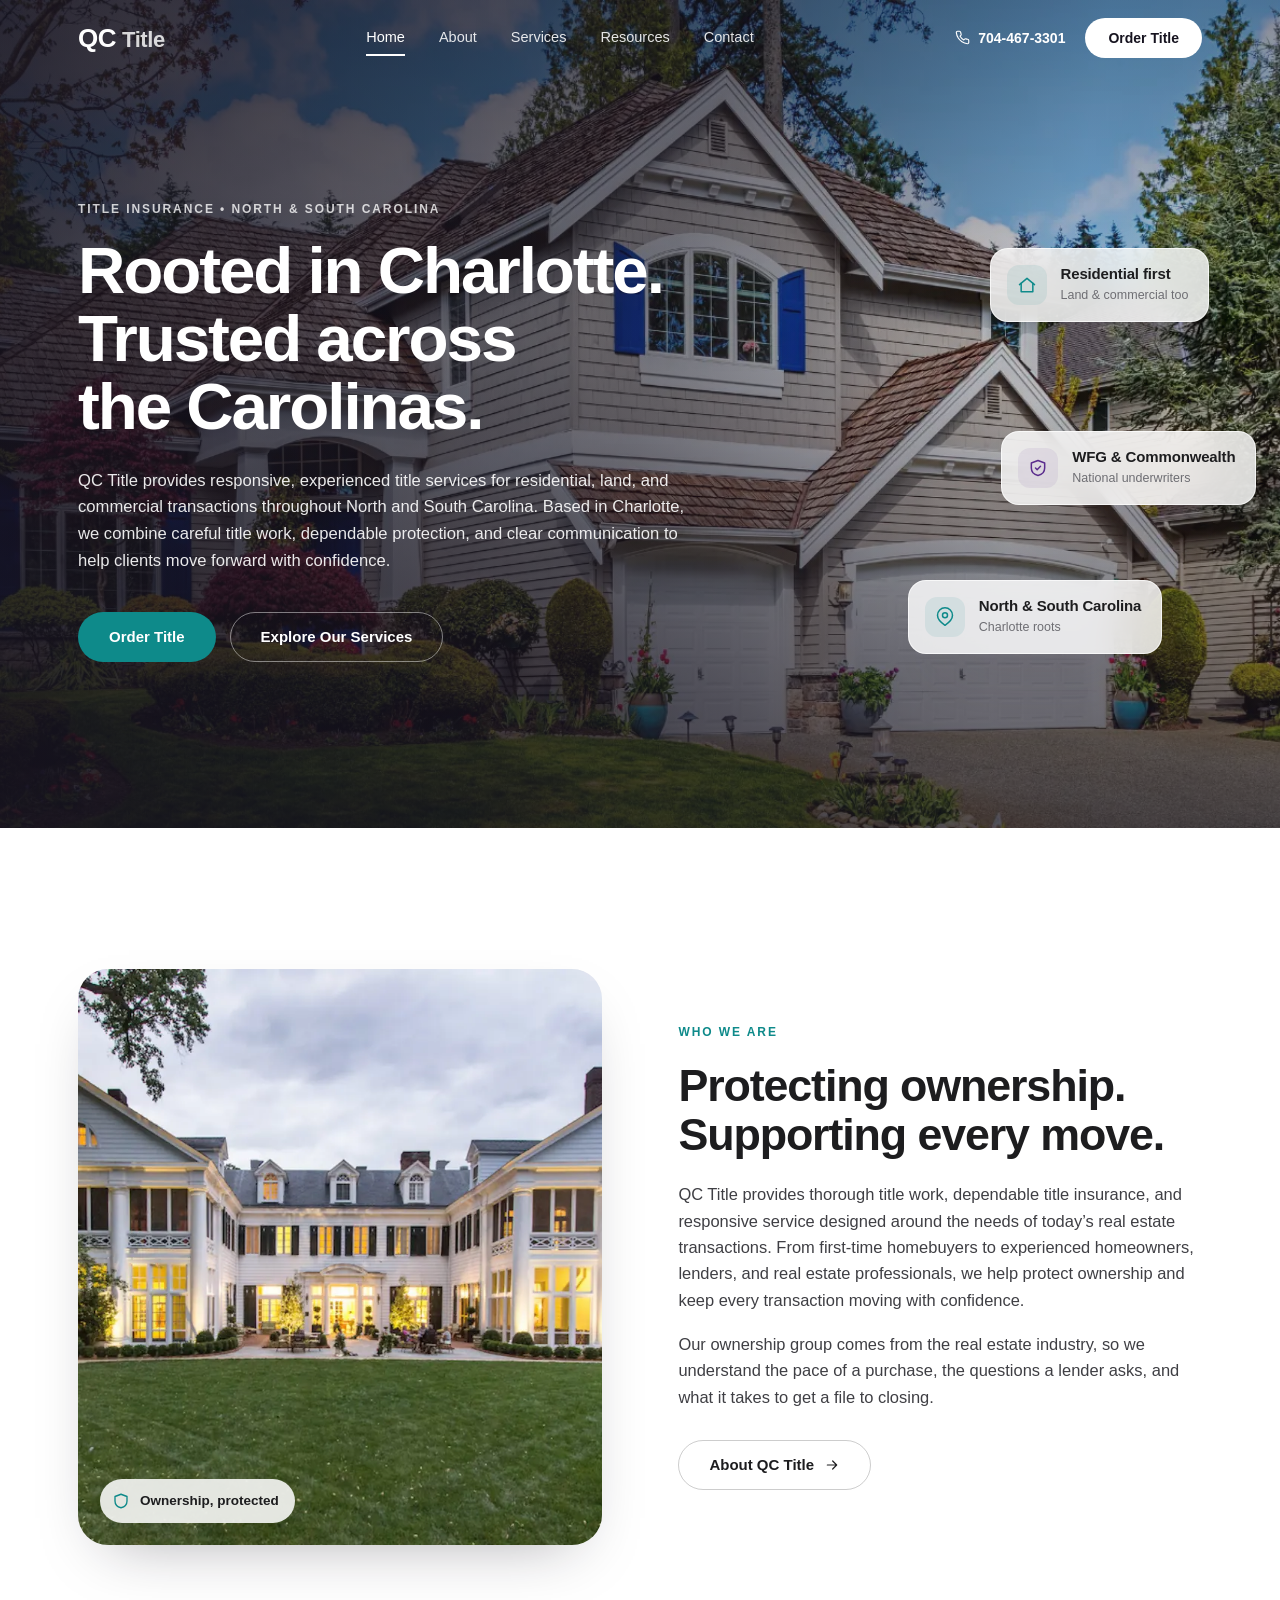
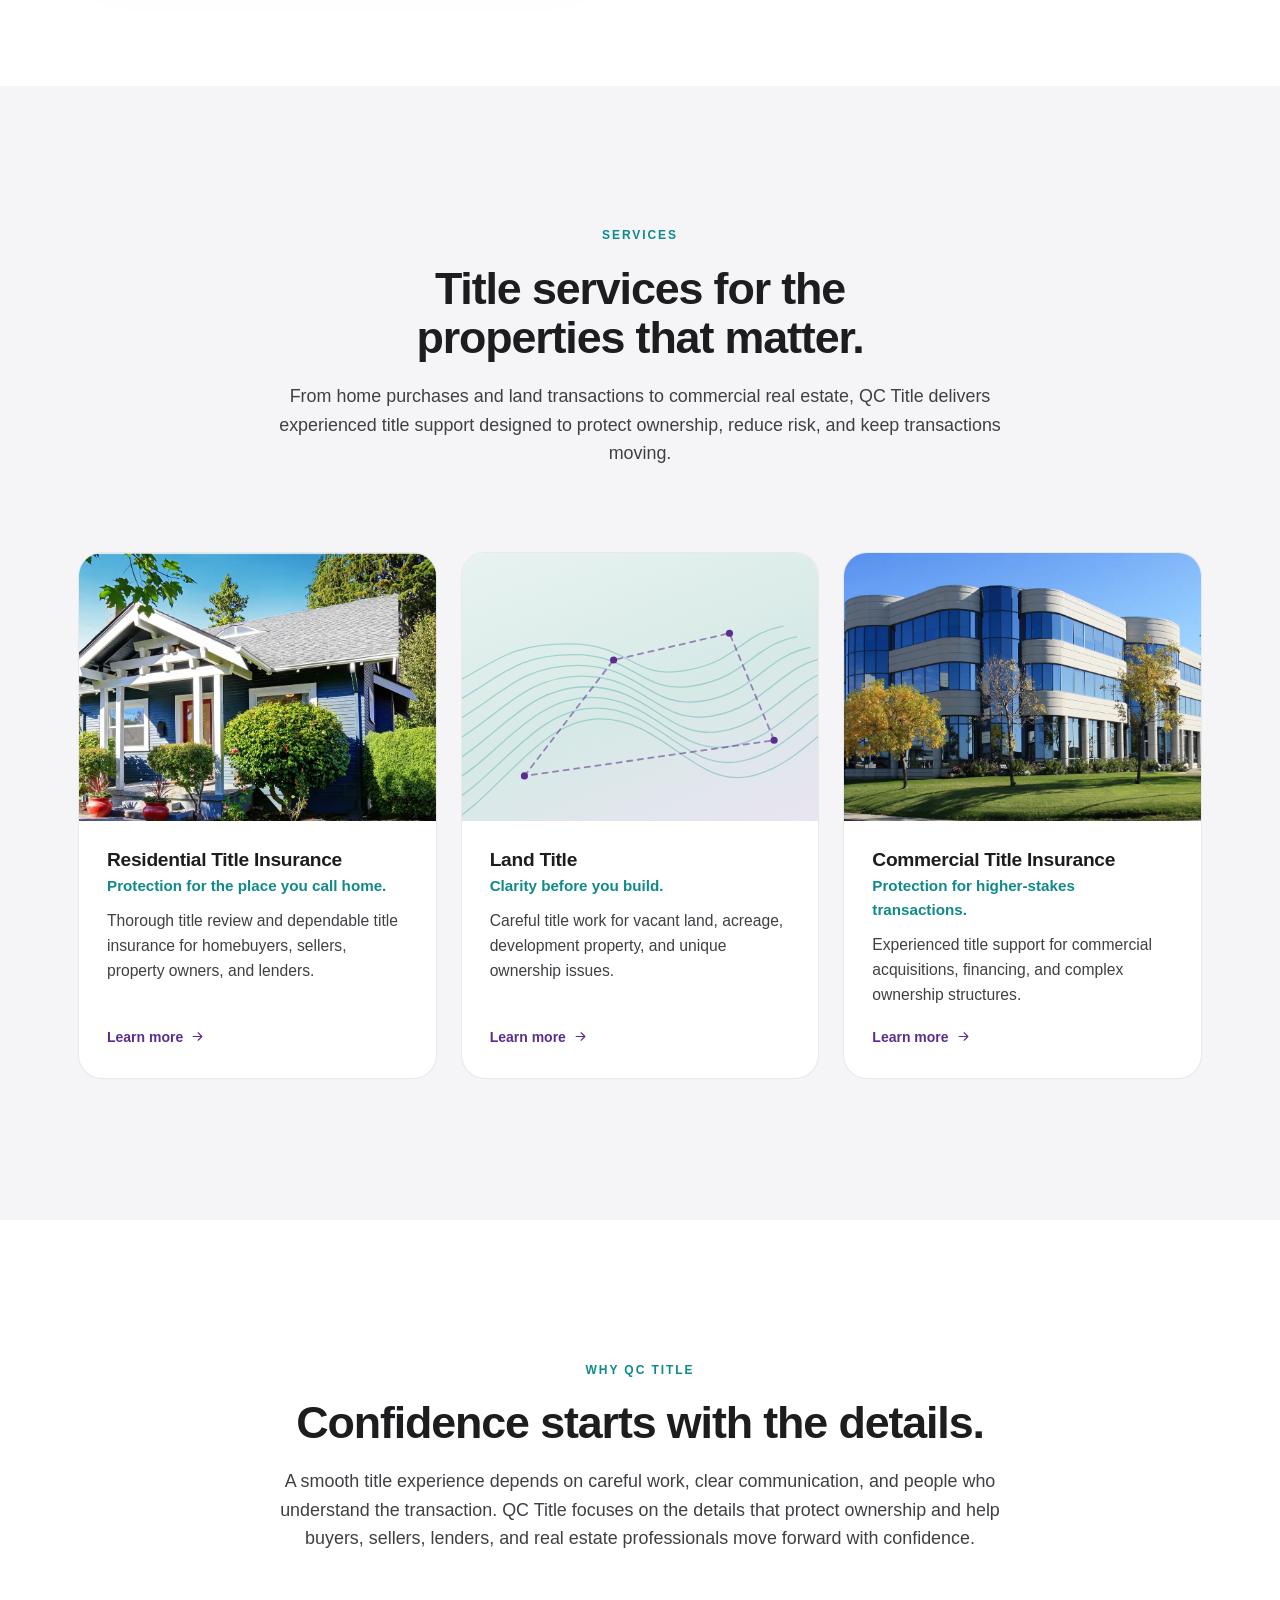
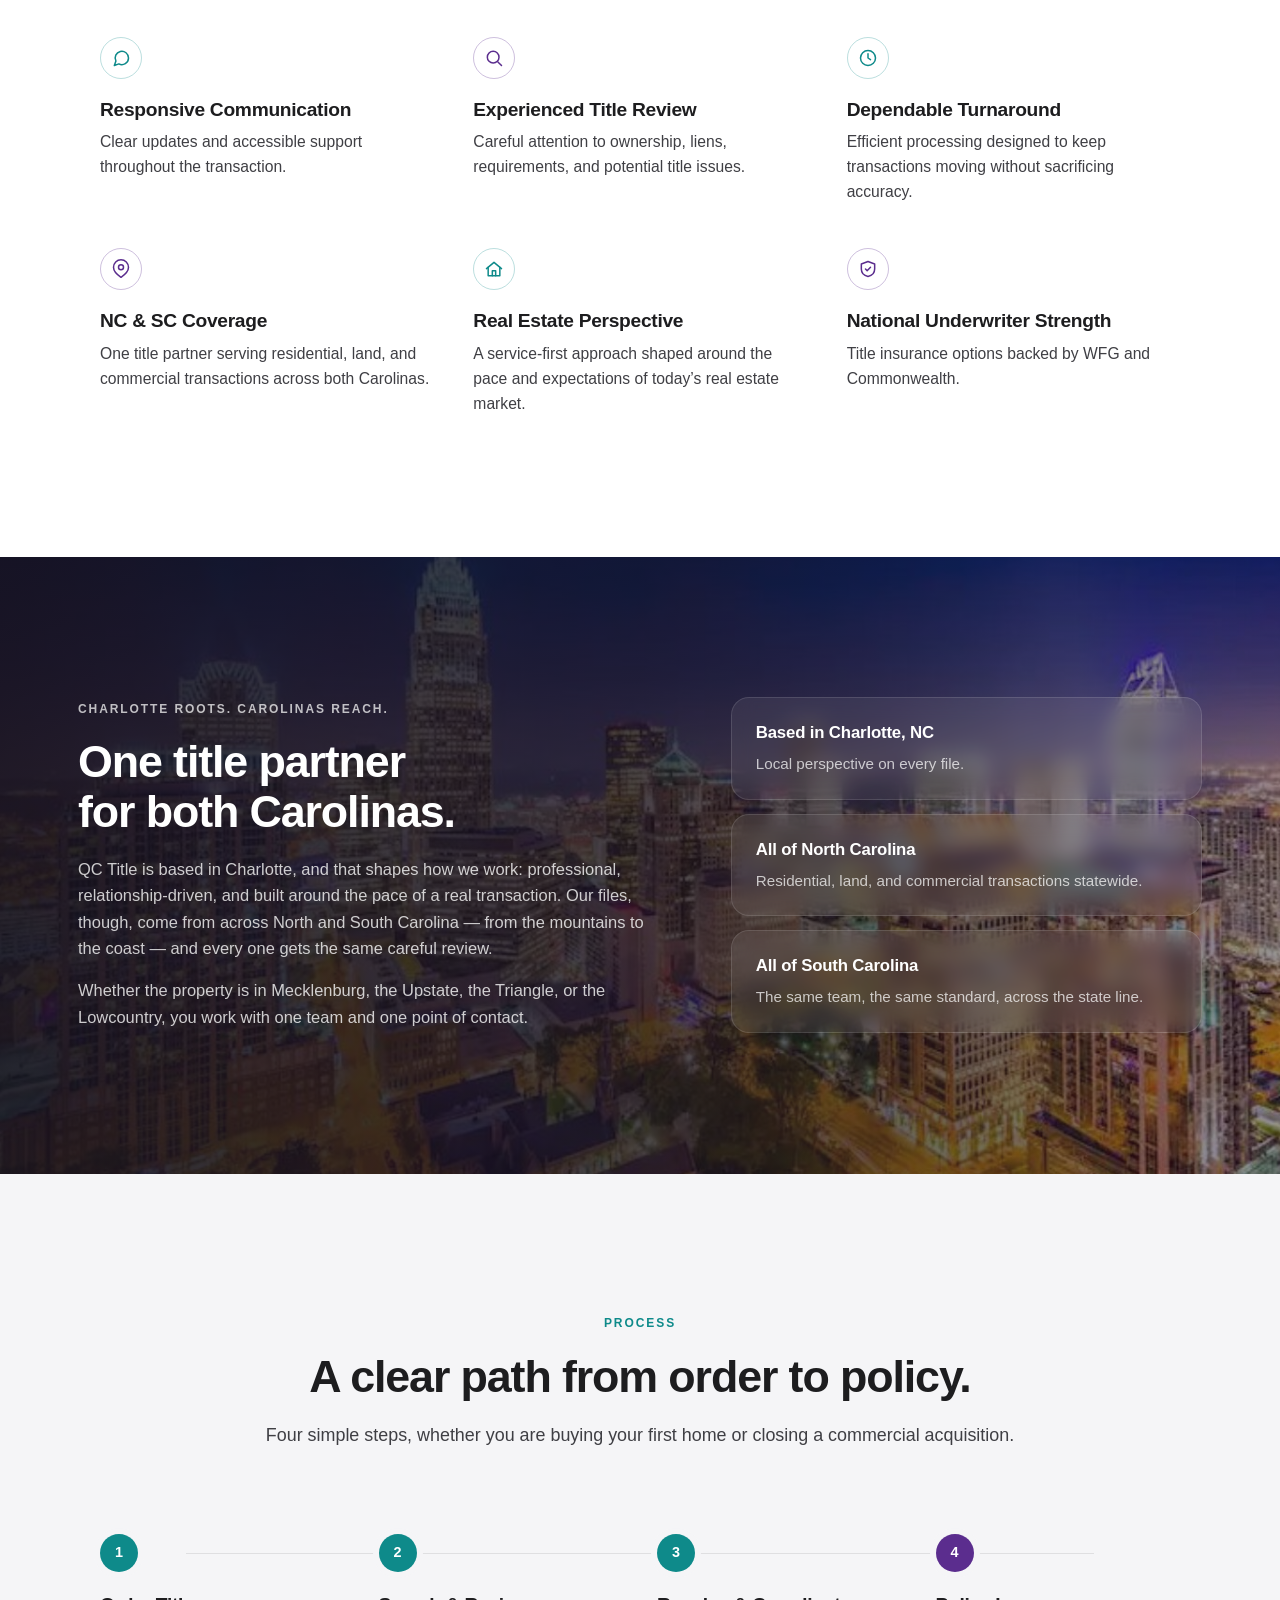
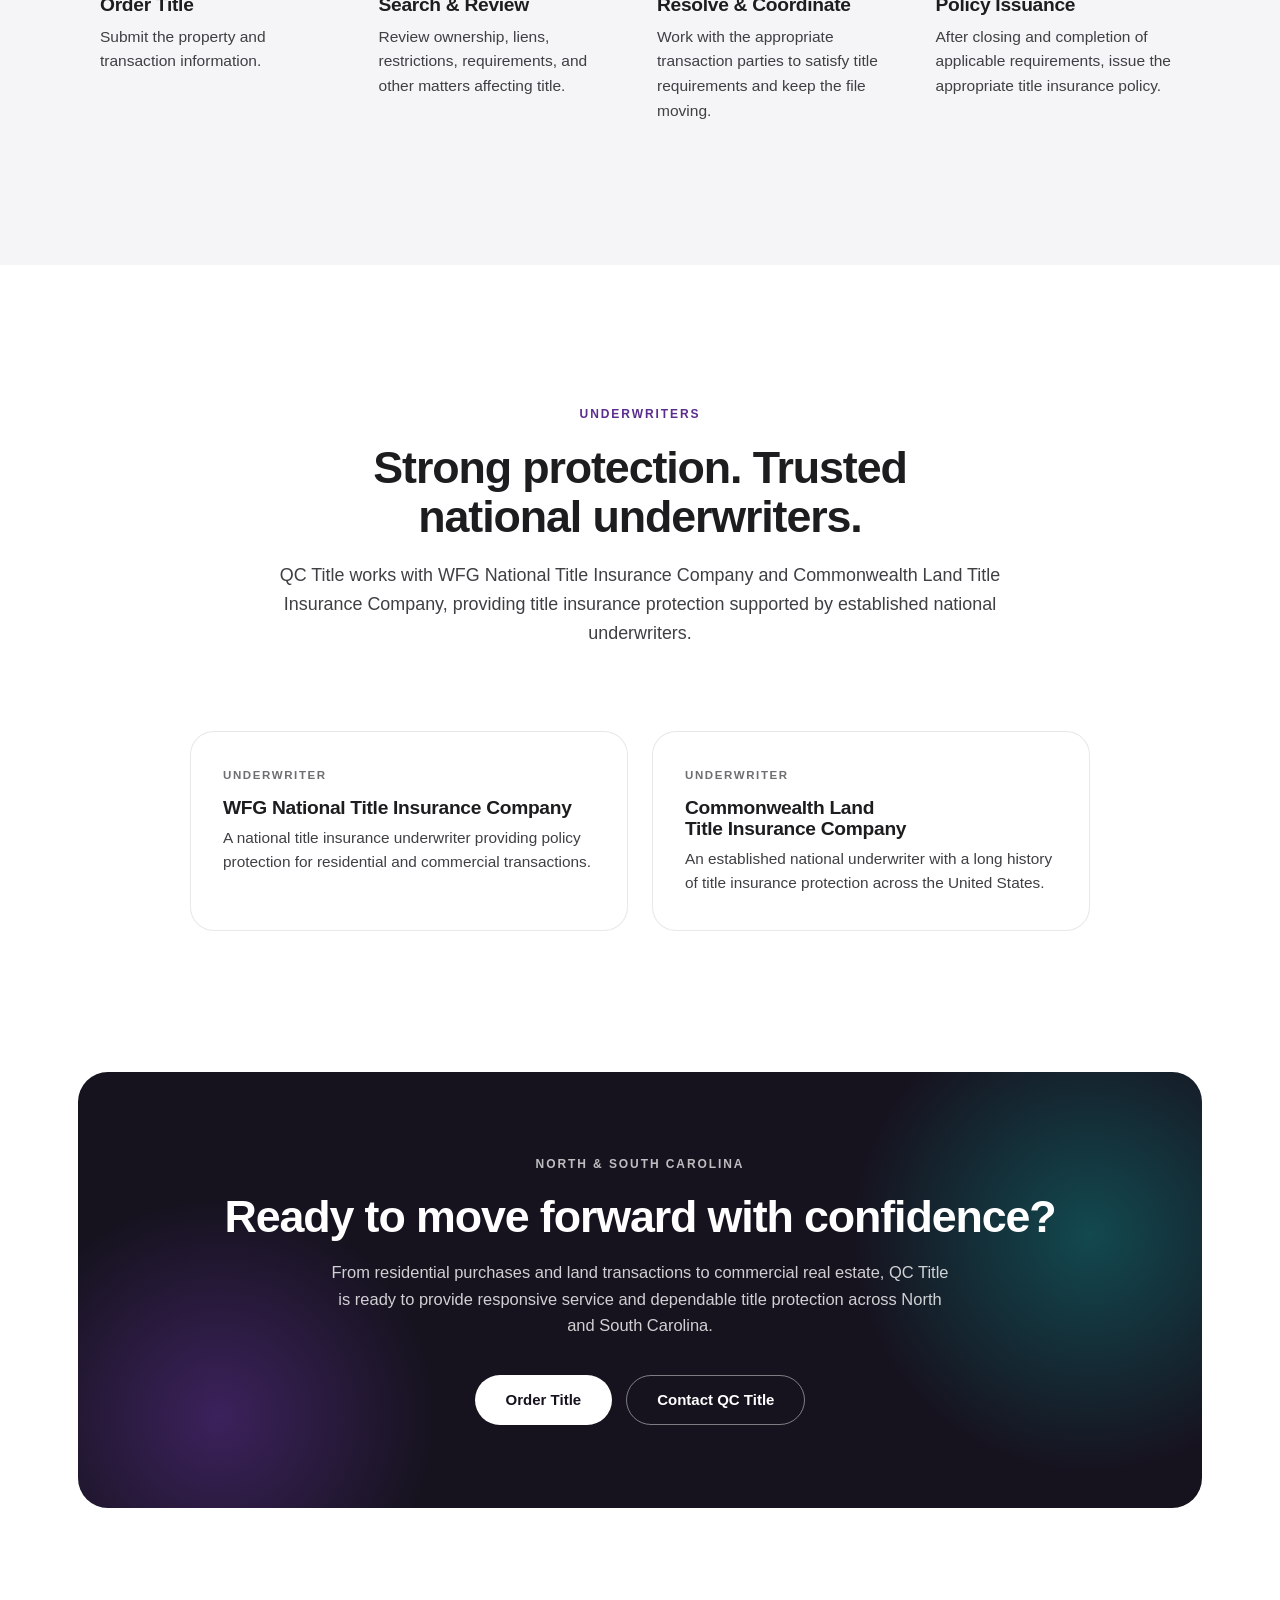
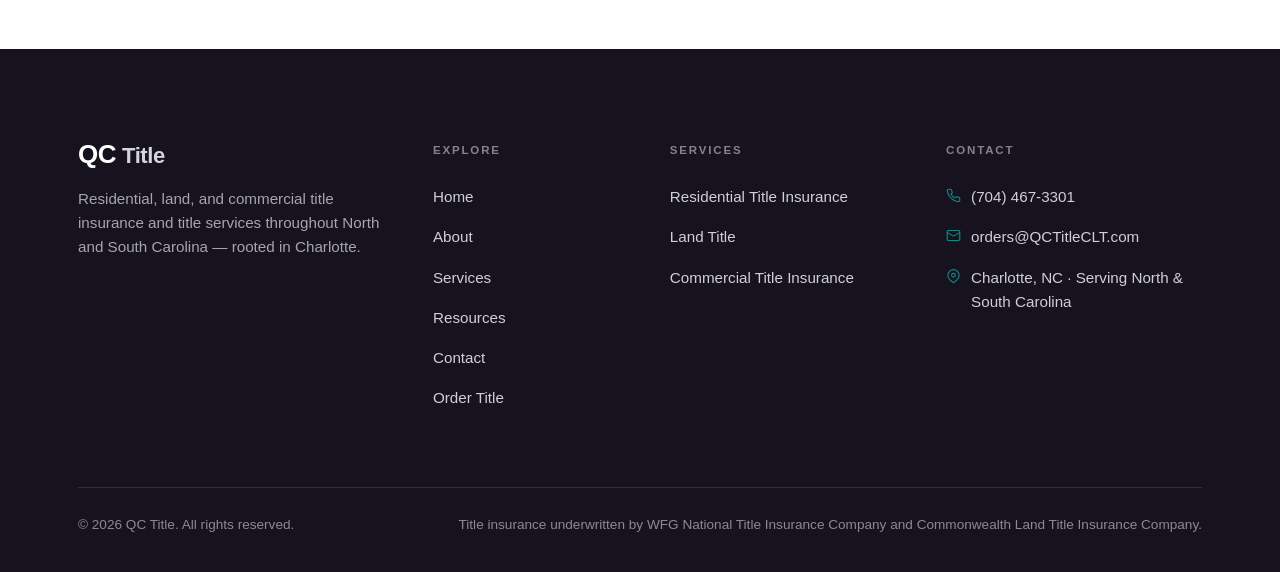
==== index.html @ 8c4bccca "QC Title site — initial build from the Sept 2026 spec Home, About, Services (residential / land / co" ====
<!DOCTYPE html>
<html lang="en">
<head>
<meta charset="UTF-8" />
<meta name="viewport" content="width=device-width, initial-scale=1.0" />
<title>QC Title | Title Insurance in North &amp; South Carolina</title>
<meta name="description" content="QC Title provides residential, land, and commercial title insurance and title services throughout North and South Carolina, with responsive service rooted in Charlotte." />
<link rel="canonical" href="https://www.qctitleclt.com/" />
<meta name="theme-color" content="#0E8A8A" />
<meta property="og:type" content="website" />
<meta property="og:site_name" content="QC Title" />
<meta property="og:title" content="QC Title | Title Insurance in North &amp; South Carolina" />
<meta property="og:description" content="QC Title provides residential, land, and commercial title insurance and title services throughout North and South Carolina, with responsive service rooted in Charlotte." />
<meta property="og:url" content="https://www.qctitleclt.com/" />
<meta property="og:image" content="https://www.qctitleclt.com/assets/img/og-image.jpg" />
<meta name="twitter:card" content="summary_large_image" />
<link rel="icon" href="assets/img/favicon.ico" sizes="any" />
<link rel="icon" type="image/png" href="assets/img/icon-32.png" sizes="32x32" />
<link rel="apple-touch-icon" href="assets/img/icon-180.png" />
<link rel="stylesheet" href="assets/css/style.css" />
</head>
<body>

<a class="skip-link" href="#main">Skip to content</a>
<header class="nav">
  <div class="nav__inner">
    <a href="index.html" class="nav__logo" aria-label="QC Title — home"><span class="wm" aria-hidden="true"><span class="wm__q">QC</span><span class="wm__t">Title</span></span></a>
    <nav class="nav__links" aria-label="Primary">
      <a href="index.html" class="active" aria-current="page">Home</a>
      <a href="about.html">About</a>
      <a href="services.html">Services</a>
      <a href="resources.html">Resources</a>
      <a href="contact.html">Contact</a>
    </nav>
    <div class="nav__cta">
      <a href="tel:7044673301" class="nav__phone"><svg viewBox="0 0 24 24" fill="none" stroke="currentColor" stroke-width="1.8" stroke-linecap="round" stroke-linejoin="round" aria-hidden="true"><path d="M22 16.92v3a2 2 0 0 1-2.18 2 19.79 19.79 0 0 1-8.63-3.07 19.5 19.5 0 0 1-6-6 19.79 19.79 0 0 1-3.07-8.67A2 2 0 0 1 4.11 2h3a2 2 0 0 1 2 1.72 12.84 12.84 0 0 0 .7 2.81 2 2 0 0 1-.45 2.11L8.09 9.91a16 16 0 0 0 6 6l1.27-1.27a2 2 0 0 1 2.11-.45 12.84 12.84 0 0 0 2.81.7A2 2 0 0 1 22 16.92z"/></svg>704-467-3301</a>
      <a href="order.html" class="btn btn--primary btn--sm">Order Title</a>
      <button class="nav__burger" aria-label="Open menu" aria-expanded="false"><span></span><span></span><span></span></button>
    </div>
  </div>
</header>

<div class="mobile-menu">
  <a href="index.html">Home</a>
  <a href="about.html">About</a>
  <a href="services.html">Services</a>
  <a href="resources.html">Resources</a>
  <a href="contact.html">Contact</a>
  <a href="tel:7044673301">Call 704-467-3301</a>
  <a href="order.html" class="btn btn--primary">Order Title</a>
</div>
<main id="main">
<!-- HERO -->
<section class="hero hero--home">
  <div class="hero__bg">
    <picture>
          <source srcset="assets/img/hero.webp" type="image/webp" />
          <img src="assets/img/hero.jpg" alt="Refined two-story home with blue shutters and a manicured front yard" width="1366" height="768" fetchpriority="high" />
        </picture>
  </div>
  <div class="wrap">
    <div class="hero__content">
      <span class="eyebrow">Title Insurance &bull; North &amp; South Carolina</span>
      <h1>Rooted in Charlotte. Trusted across the Carolinas.</h1>
      <p class="hero__sub">QC Title provides responsive, experienced title services for residential, land, and commercial transactions throughout North and South Carolina. Based in Charlotte, we combine careful title work, dependable protection, and clear communication to help clients move forward with confidence.</p>
      <div class="hero__actions">
        <a href="order.html" class="btn btn--primary">Order Title</a>
        <a href="services.html" class="btn btn--outline-light">Explore Our Services</a>
      </div>
    </div>
  </div>
  <div class="hero__floats" aria-hidden="true">
    <div class="float float--1">
      <span class="float__ico"><svg viewBox="0 0 24 24" fill="none" stroke="currentColor" stroke-width="1.8" stroke-linecap="round" stroke-linejoin="round"><path d="M3 11.5 12 4l9 7.5"/><path d="M5 10v10h14V10"/></svg></span>
      <span><span class="float__k">Residential first</span><span class="float__v">Land &amp; commercial too</span></span>
    </div>
    <div class="float float--2">
      <span class="float__ico float__ico--purple"><svg viewBox="0 0 24 24" fill="none" stroke="currentColor" stroke-width="1.8" stroke-linecap="round" stroke-linejoin="round"><path d="M12 3 4 6v6c0 5 3.5 8 8 9 4.5-1 8-4 8-9V6l-8-3z"/><path d="m9 12 2 2 4-4"/></svg></span>
      <span><span class="float__k">WFG &amp; Commonwealth</span><span class="float__v">National underwriters</span></span>
    </div>
    <div class="float float--3">
      <span class="float__ico"><svg viewBox="0 0 24 24" fill="none" stroke="currentColor" stroke-width="1.8" stroke-linecap="round" stroke-linejoin="round"><path d="M21 10c0 6-9 12-9 12s-9-6-9-12a9 9 0 0 1 18 0z"/><circle cx="12" cy="10" r="3"/></svg></span>
      <span><span class="float__k">North &amp; South Carolina</span><span class="float__v">Charlotte roots</span></span>
    </div>
  </div>
</section>

<!-- WHO WE ARE -->
<section class="section">
  <div class="wrap">
    <div class="split">
      <div class="split__media split__media--tall" data-reveal>
        <picture>
          <source srcset="assets/img/estate.webp" type="image/webp" />
          <img src="assets/img/estate.jpg" alt="Stately white residence at dusk with warmly lit windows and a wide lawn" width="1366" height="768" loading="lazy" decoding="async" />
        </picture>
        <span class="chip"><svg viewBox="0 0 24 24" fill="none" stroke="currentColor" stroke-width="1.8" stroke-linecap="round" stroke-linejoin="round"><path d="M12 3 4 6v6c0 5 3.5 8 8 9 4.5-1 8-4 8-9V6l-8-3z"/></svg>Ownership, protected</span>
      </div>
      <div class="split__body" data-reveal>
        <span class="eyebrow">Who we are</span>
        <h2>Protecting ownership. Supporting every move.</h2>
        <p>QC Title provides thorough title work, dependable title insurance, and responsive service designed around the needs of today&rsquo;s real estate transactions. From first-time homebuyers to experienced homeowners, lenders, and real estate professionals, we help protect ownership and keep every transaction moving with confidence.</p>
        <p>Our ownership group comes from the real estate industry, so we understand the pace of a purchase, the questions a lender asks, and what it takes to get a file to closing.</p>
        <div class="cta-actions">
          <a href="about.html" class="btn btn--secondary">About QC Title <svg viewBox="0 0 24 24" fill="none" stroke="currentColor" stroke-width="1.8" stroke-linecap="round" stroke-linejoin="round" aria-hidden="true"><path d="M5 12h14M13 6l6 6-6 6"/></svg></a>
        </div>
      </div>
    </div>
  </div>
</section>

<!-- SERVICES -->
<section class="section band-soft">
  <div class="wrap">
    <div class="section-head" data-reveal>
      <span class="eyebrow">Services</span>
      <h2>Title services for the properties that matter.</h2>
      <p>From home purchases and land transactions to commercial real estate, QC Title delivers experienced title support designed to protect ownership, reduce risk, and keep transactions moving.</p>
    </div>
    <div class="grid grid-3">
      <a href="services.html#residential" class="svc" data-reveal>
        <div class="svc__media"><picture>
          <source srcset="assets/img/craftsman.webp" type="image/webp" />
          <img src="assets/img/craftsman.jpg" alt="Blue craftsman-style home with a covered front porch and mature landscaping" width="1366" height="768" loading="lazy" decoding="async" />
        </picture></div>
        <div class="svc__body">
          <h3>Residential Title Insurance</h3>
          <span class="card__sub">Protection for the place you call home.</span>
          <p>Thorough title review and dependable title insurance for homebuyers, sellers, property owners, and lenders.</p>
          <span class="card__more">Learn more <svg viewBox="0 0 24 24" fill="none" stroke="currentColor" stroke-width="1.8" stroke-linecap="round" stroke-linejoin="round" aria-hidden="true"><path d="M5 12h14M13 6l6 6-6 6"/></svg></span>
        </div>
      </a>
      <a href="services.html#land" class="svc" data-reveal>
        <div class="svc__media svc__media--land" aria-hidden="true">
          <svg viewBox="0 0 400 300" preserveAspectRatio="xMidYMid slice" fill="none" stroke-linecap="round">
            <g stroke="#0E8A8A" stroke-opacity=".28" stroke-width="1.5">
              <path d="M-20 240c60-30 90-90 160-90s90 60 150 50 80-60 130-70"/>
              <path d="M-20 262c60-30 95-100 165-100s95 65 155 55 85-65 135-75"/>
              <path d="M-20 218c60-30 85-80 155-80s85 55 145 45 75-55 125-65"/>
              <path d="M-20 196c60-30 80-70 150-70s80 50 140 40 70-50 120-60"/>
              <path d="M-20 174c60-30 75-60 145-60s75 45 135 35 65-45 115-55"/>
              <path d="M-20 152c60-30 70-50 140-50s70 40 130 30 60-40 110-50"/>
              <path d="M-20 284c60-30 100-110 170-110s100 70 160 60 90-70 140-80"/>
              <path d="M-20 306c60-30 105-120 175-120s105 75 165 65 95-75 145-85"/>
            </g>
            <g stroke="#5B2D8E" stroke-opacity=".55" stroke-width="2" stroke-dasharray="6 6">
              <path d="M70 250 170 120 300 90 350 210z"/>
            </g>
            <g fill="#5B2D8E"><circle cx="70" cy="250" r="4"/><circle cx="170" cy="120" r="4"/><circle cx="300" cy="90" r="4"/><circle cx="350" cy="210" r="4"/></g>
          </svg>
        </div>
        <div class="svc__body">
          <h3>Land Title</h3>
          <span class="card__sub">Clarity before you build.</span>
          <p>Careful title work for vacant land, acreage, development property, and unique ownership issues.</p>
          <span class="card__more">Learn more <svg viewBox="0 0 24 24" fill="none" stroke="currentColor" stroke-width="1.8" stroke-linecap="round" stroke-linejoin="round" aria-hidden="true"><path d="M5 12h14M13 6l6 6-6 6"/></svg></span>
        </div>
      </a>
      <a href="services.html#commercial" class="svc" data-reveal>
        <div class="svc__media"><picture>
          <source srcset="assets/img/commercial.webp" type="image/webp" />
          <img src="assets/img/commercial.jpg" alt="Modern glass-and-stone commercial office building on a landscaped lot" width="1366" height="768" loading="lazy" decoding="async" />
        </picture></div>
        <div class="svc__body">
          <h3>Commercial Title Insurance</h3>
          <span class="card__sub">Protection for higher-stakes transactions.</span>
          <p>Experienced title support for commercial acquisitions, financing, and complex ownership structures.</p>
          <span class="card__more">Learn more <svg viewBox="0 0 24 24" fill="none" stroke="currentColor" stroke-width="1.8" stroke-linecap="round" stroke-linejoin="round" aria-hidden="true"><path d="M5 12h14M13 6l6 6-6 6"/></svg></span>
        </div>
      </a>
    </div>
  </div>
</section>

<!-- WHY QC TITLE -->
<section class="section">
  <div class="wrap">
    <div class="section-head" data-reveal>
      <span class="eyebrow">Why QC Title</span>
      <h2>Confidence starts with the details.</h2>
      <p>A smooth title experience depends on careful work, clear communication, and people who understand the transaction. QC Title focuses on the details that protect ownership and help buyers, sellers, lenders, and real estate professionals move forward with confidence.</p>
    </div>
    <div class="benefits">
      <div class="benefit" data-reveal>
        <div class="benefit__ico"><svg viewBox="0 0 24 24" fill="none" stroke="currentColor" stroke-width="1.8" stroke-linecap="round" stroke-linejoin="round"><path d="M21 12a8 8 0 0 1-11.6 7.1L4 21l1.9-5.4A8 8 0 1 1 21 12z"/></svg></div>
        <h3>Responsive Communication</h3>
        <p>Clear updates and accessible support throughout the transaction.</p>
      </div>
      <div class="benefit" data-reveal>
        <div class="benefit__ico"><svg viewBox="0 0 24 24" fill="none" stroke="currentColor" stroke-width="1.8" stroke-linecap="round" stroke-linejoin="round"><circle cx="11" cy="11" r="7"/><path d="m21 21-4.3-4.3"/></svg></div>
        <h3>Experienced Title Review</h3>
        <p>Careful attention to ownership, liens, requirements, and potential title issues.</p>
      </div>
      <div class="benefit" data-reveal>
        <div class="benefit__ico"><svg viewBox="0 0 24 24" fill="none" stroke="currentColor" stroke-width="1.8" stroke-linecap="round" stroke-linejoin="round"><circle cx="12" cy="12" r="9"/><path d="M12 7v5l3 2"/></svg></div>
        <h3>Dependable Turnaround</h3>
        <p>Efficient processing designed to keep transactions moving without sacrificing accuracy.</p>
      </div>
      <div class="benefit" data-reveal>
        <div class="benefit__ico"><svg viewBox="0 0 24 24" fill="none" stroke="currentColor" stroke-width="1.8" stroke-linecap="round" stroke-linejoin="round"><path d="M21 10c0 6-9 12-9 12s-9-6-9-12a9 9 0 0 1 18 0z"/><circle cx="12" cy="10" r="3"/></svg></div>
        <h3>NC &amp; SC Coverage</h3>
        <p>One title partner serving residential, land, and commercial transactions across both Carolinas.</p>
      </div>
      <div class="benefit" data-reveal>
        <div class="benefit__ico"><svg viewBox="0 0 24 24" fill="none" stroke="currentColor" stroke-width="1.8" stroke-linecap="round" stroke-linejoin="round"><path d="M3 11.5 12 4l9 7.5"/><path d="M5 10v10h14V10"/><path d="M10 20v-6h4v6"/></svg></div>
        <h3>Real Estate Perspective</h3>
        <p>A service-first approach shaped around the pace and expectations of today&rsquo;s real estate market.</p>
      </div>
      <div class="benefit" data-reveal>
        <div class="benefit__ico"><svg viewBox="0 0 24 24" fill="none" stroke="currentColor" stroke-width="1.8" stroke-linecap="round" stroke-linejoin="round"><path d="M12 3 4 6v6c0 5 3.5 8 8 9 4.5-1 8-4 8-9V6l-8-3z"/><path d="m9 12 2 2 4-4"/></svg></div>
        <h3>National Underwriter Strength</h3>
        <p>Title insurance options backed by WFG and Commonwealth.</p>
      </div>
    </div>
  </div>
</section>

<!-- CHARLOTTE ROOTS -->
<section class="section band band--photo">
  <div class="wrap">
    <div class="band__grid">
      <div data-reveal>
        <span class="eyebrow eyebrow--light">Charlotte roots. Carolinas reach.</span>
        <h2>One title partner for both Carolinas.</h2>
        <p>QC Title is based in Charlotte, and that shapes how we work: professional, relationship-driven, and built around the pace of a real transaction. Our files, though, come from across North and South Carolina &mdash; from the mountains to the coast &mdash; and every one gets the same careful review.</p>
        <p>Whether the property is in Mecklenburg, the Upstate, the Triangle, or the Lowcountry, you work with one team and one point of contact.</p>
      </div>
      <div class="band__facts" data-reveal>
        <div class="band__fact"><strong>Based in Charlotte, NC</strong><span>Local perspective on every file.</span></div>
        <div class="band__fact"><strong>All of North Carolina</strong><span>Residential, land, and commercial transactions statewide.</span></div>
        <div class="band__fact"><strong>All of South Carolina</strong><span>The same team, the same standard, across the state line.</span></div>
      </div>
    </div>
  </div>
</section>

<!-- PROCESS -->
<section class="section band-soft">
  <div class="wrap">
    <div class="section-head" data-reveal>
      <span class="eyebrow">Process</span>
      <h2>A clear path from order to policy.</h2>
      <p>Four simple steps, whether you are buying your first home or closing a commercial acquisition.</p>
    </div>
    <div class="timeline">
      <div class="timeline__step" data-reveal>
        <div class="timeline__num">1</div>
        <h3>Order Title</h3>
        <p>Submit the property and transaction information.</p>
      </div>
      <div class="timeline__step" data-reveal>
        <div class="timeline__num">2</div>
        <h3>Search &amp; Review</h3>
        <p>Review ownership, liens, restrictions, requirements, and other matters affecting title.</p>
      </div>
      <div class="timeline__step" data-reveal>
        <div class="timeline__num">3</div>
        <h3>Resolve &amp; Coordinate</h3>
        <p>Work with the appropriate transaction parties to satisfy title requirements and keep the file moving.</p>
      </div>
      <div class="timeline__step" data-reveal>
        <div class="timeline__num">4</div>
        <h3>Policy Issuance</h3>
        <p>After closing and completion of applicable requirements, issue the appropriate title insurance policy.</p>
      </div>
    </div>
  </div>
</section>

<!-- UNDERWRITERS -->
<section class="section">
  <div class="wrap">
    <div class="section-head" data-reveal>
      <span class="eyebrow eyebrow--purple">Underwriters</span>
      <h2>Strong protection. Trusted national underwriters.</h2>
      <p>QC Title works with WFG National Title Insurance Company and Commonwealth Land Title Insurance Company, providing title insurance protection supported by established national underwriters.</p>
    </div>
    <div class="uw">
      <div class="uw-card" data-reveal>
        <span class="uw-card__tag">Underwriter</span>
        <h3>WFG National Title Insurance Company</h3>
        <p>A national title insurance underwriter providing policy protection for residential and commercial transactions.</p>
      </div>
      <div class="uw-card" data-reveal>
        <span class="uw-card__tag">Underwriter</span>
        <h3>Commonwealth Land Title Insurance Company</h3>
        <p>An established national underwriter with a long history of title insurance protection across the United States.</p>
      </div>
    </div>
  </div>
</section>

<section class="section section--cta">
  <div class="wrap">
    <div class="cta-card" data-reveal>
      <span class="eyebrow eyebrow--light">North &amp; South Carolina</span>
      <h2>Ready to move forward with confidence?</h2>
      <p>From residential purchases and land transactions to commercial real estate, QC Title is ready to provide responsive service and dependable title protection across North and South Carolina.</p>
      <div class="cta-actions">
        <a href="order.html" class="btn btn--light">Order Title</a>
        <a href="contact.html" class="btn btn--outline-light">Contact QC Title</a>
      </div>
    </div>
  </div>
</section>
</main>

<footer class="footer">
  <div class="wrap">
    <div class="footer__grid">
      <div>
        <a href="index.html" class="footer__logo" aria-label="QC Title"><span class="wm" aria-hidden="true"><span class="wm__q">QC</span><span class="wm__t">Title</span></span></a>
        <p>Residential, land, and commercial title insurance and title services throughout North and South Carolina — rooted in Charlotte.</p>
      </div>
      <div>
        <h4>Explore</h4>
        <div class="footer__links">
          <a href="index.html">Home</a>
          <a href="about.html">About</a>
          <a href="services.html">Services</a>
          <a href="resources.html">Resources</a>
          <a href="contact.html">Contact</a>
          <a href="order.html">Order Title</a>
        </div>
      </div>
      <div>
        <h4>Services</h4>
        <div class="footer__links">
          <a href="services.html#residential">Residential Title Insurance</a>
          <a href="services.html#land">Land Title</a>
          <a href="services.html#commercial">Commercial Title Insurance</a>
        </div>
      </div>
      <div>
        <h4>Contact</h4>
        <div class="footer__contact">
          <a href="tel:7044673301"><svg viewBox="0 0 24 24" fill="none" stroke="currentColor" stroke-width="1.8" stroke-linecap="round" stroke-linejoin="round" aria-hidden="true"><path d="M22 16.92v3a2 2 0 0 1-2.18 2 19.79 19.79 0 0 1-8.63-3.07 19.5 19.5 0 0 1-6-6 19.79 19.79 0 0 1-3.07-8.67A2 2 0 0 1 4.11 2h3a2 2 0 0 1 2 1.72 12.84 12.84 0 0 0 .7 2.81 2 2 0 0 1-.45 2.11L8.09 9.91a16 16 0 0 0 6 6l1.27-1.27a2 2 0 0 1 2.11-.45 12.84 12.84 0 0 0 2.81.7A2 2 0 0 1 22 16.92z"/></svg>(704) 467-3301</a>
          <a href="mailto:orders@qctitleclt.com?subject=New%20Title%20Order%20%E2%80%94%20QC%20Title"><svg viewBox="0 0 24 24" fill="none" stroke="currentColor" stroke-width="1.8" stroke-linecap="round" stroke-linejoin="round" aria-hidden="true"><rect x="2" y="4" width="20" height="16" rx="2"/><path d="m22 7-10 6L2 7"/></svg>orders@QCTitleCLT.com</a>
          <span><svg viewBox="0 0 24 24" fill="none" stroke="currentColor" stroke-width="1.8" stroke-linecap="round" stroke-linejoin="round" aria-hidden="true"><path d="M21 10c0 6-9 12-9 12s-9-6-9-12a9 9 0 0 1 18 0z"/><circle cx="12" cy="10" r="3"/></svg>Charlotte, NC &middot; Serving North &amp; South Carolina</span>
        </div>
      </div>
    </div>
    <div class="footer__bottom">
      <span>&copy; <span id="year">2026</span> QC Title. All rights reserved.</span>
      <span>Title insurance underwritten by WFG National Title Insurance Company and Commonwealth Land Title Insurance Company.</span>
    </div>
  </div>
</footer>

<script type="application/ld+json">
{
  "@context": "https://schema.org",
  "@type": "ProfessionalService",
  "name": "QC Title",
  "description": "Residential, land, and commercial title insurance and title services throughout North and South Carolina, rooted in Charlotte.",
  "url": "https://www.qctitleclt.com",
  "telephone": "+1-704-467-3301",
  "email": "orders@qctitleclt.com",
  "image": "https://www.qctitleclt.com/assets/img/og-image.jpg",
  "address": { "@type": "PostalAddress", "addressLocality": "Charlotte", "addressRegion": "NC", "addressCountry": "US" },
  "areaServed": [
    { "@type": "State", "name": "North Carolina" },
    { "@type": "State", "name": "South Carolina" }
  ],
  "knowsAbout": ["Residential title insurance", "Land title", "Commercial title insurance"]
}
</script>

<script src="assets/js/main.js"></script>
</body>
</html>
---- assets/css/style.css ----
/* =========================================================
   QC Title — Design System
   High-end · Charlotte-rooted · residential-friendly · Carolinas-wide
   Teal + purple as accents, never as saturated backgrounds.
   ========================================================= */

:root {
  /* Ink & ground — cool neutrals */
  --ink:        #1d1d1f;
  --ink-soft:   #3f3f44;
  --muted:      #6e6e73;
  --line:       rgba(29, 29, 31, 0.10);
  --line-soft:  rgba(29, 29, 31, 0.06);
  --bg:         #ffffff;
  --bg-2:       #f5f5f7;
  --bg-3:       #eef0f3;
  --white:      #ffffff;

  /* Brand */
  --teal:        #0E8A8A;
  --teal-deep:   #0A6767;
  --teal-soft:   rgba(14, 138, 138, 0.09);
  --teal-line:   rgba(14, 138, 138, 0.28);
  --purple:      #5B2D8E;
  --purple-deep: #3E1D66;
  --purple-soft: rgba(91, 45, 142, 0.08);
  --night:       #16131f;   /* purple-tinted near-black for dark bands */
  --night-2:     #1f1a2c;

  /* Radius & motion */
  --r-sm: 12px;
  --r:    18px;
  --r-lg: 24px;
  --r-xl: 30px;
  --ease: cubic-bezier(0.22, 1, 0.36, 1);
  --shadow-soft: 0 8px 28px -16px rgba(22, 19, 31, 0.28);
  --shadow-card: 0 24px 60px -30px rgba(22, 19, 31, 0.38);
  --shadow-float: 0 30px 70px -28px rgba(22, 19, 31, 0.55);

  --maxw: 1180px;
  --nav-h: 76px;
}

/* ---------- Reset ---------- */
* { margin: 0; padding: 0; box-sizing: border-box; }
html { scroll-behavior: smooth; -webkit-text-size-adjust: 100%; }
body {
  font-family: -apple-system, BlinkMacSystemFont, "SF Pro Text", "SF Pro Display", "Segoe UI",
               Roboto, "Helvetica Neue", Helvetica, Arial, sans-serif;
  color: var(--ink);
  background: var(--bg);
  line-height: 1.6;
  -webkit-font-smoothing: antialiased;
  text-rendering: optimizeLegibility;
  overflow-x: hidden;
}
img { display: block; max-width: 100%; }
picture { display: block; }
a { color: inherit; text-decoration: none; }
button, input, select, textarea { font-family: inherit; font-size: inherit; }
button { cursor: pointer; }
ul, ol { list-style: none; }
::selection { background: rgba(14,138,138,.18); }

.skip-link {
  position: absolute; left: -9999px; top: 0; z-index: 200;
  background: var(--teal); color: #fff; padding: 12px 20px; border-radius: 0 0 var(--r-sm) 0;
  font-size: 14px; font-weight: 600;
}
.skip-link:focus { left: 0; }
:focus-visible { outline: 2px solid var(--teal); outline-offset: 3px; border-radius: 4px; }

/* ---------- Wordmark (typographic lockup until the logo file is supplied) ---------- */
.wm { display: inline-flex; align-items: baseline; gap: 6px; letter-spacing: -0.03em; line-height: 1; }
.wm__q { font-weight: 800; font-size: 26px; color: var(--teal); }
.wm__t { font-weight: 600; font-size: 22px; color: var(--purple); letter-spacing: -0.02em; }
.on-dark .wm__q, .nav:not(.scrolled) .wm__q { color: #fff; }
.on-dark .wm__t, .nav:not(.scrolled) .wm__t { color: rgba(255,255,255,.82); }
.nav.scrolled .wm__q, .nav.nav--light .wm__q { color: var(--teal); }
.nav.scrolled .wm__t, .nav.nav--light .wm__t { color: var(--purple); }

/* ---------- Layout & rhythm ---------- */
.wrap { width: 100%; max-width: var(--maxw); margin: 0 auto; padding: 0 28px; }
.section { position: relative; padding: clamp(84px, 11vw, 150px) 0; }
.section--tight { padding: clamp(56px, 7vw, 96px) 0; }
.section--cta { padding-top: 0; }
.band-soft { background: var(--bg-2); }

.eyebrow {
  display: block;
  font-size: 12px; font-weight: 700; letter-spacing: 0.16em;
  text-transform: uppercase;
  color: var(--teal);
  margin-bottom: 18px;
}
.eyebrow--purple { color: var(--purple); }
.eyebrow--light { color: rgba(255,255,255,.72); }

h1, h2, h3 { letter-spacing: -0.025em; line-height: 1.1; font-weight: 700; color: var(--ink); text-wrap: balance; }
h1 { font-size: clamp(2.5rem, 5.4vw, 4.1rem); line-height: 1.04; letter-spacing: -0.032em; }
h2 { font-size: clamp(1.9rem, 3.5vw, 2.9rem); }
h3 { font-size: clamp(1.1rem, 1.5vw, 1.3rem); letter-spacing: -0.015em; }
p  { color: var(--ink-soft); font-size: 1.03rem; }

.section-head { max-width: 780px; margin: 0 auto clamp(52px, 7vw, 84px); text-align: center; }
.section-head--left { text-align: left; margin-left: 0; }
.section-head p { margin-top: 20px; font-size: 1.12rem; }
.section-head h2 + .cta-actions { margin-top: 34px; }
.section-head--narrow { max-width: 680px; margin-bottom: 0; }
.wrap > .section-head:only-child { margin-bottom: 0; }

.prose { max-width: 720px; margin: clamp(44px, 6vw, 64px) auto 0; }
.prose p + p { margin-top: 20px; }

/* ---------- Buttons — one primary, one secondary. Flat. ---------- */
.btn {
  display: inline-flex; align-items: center; justify-content: center; gap: 10px;
  padding: 15px 30px; border-radius: 999px;
  font-size: 15px; font-weight: 600; border: 1.5px solid transparent;
  transition: background .2s var(--ease), color .2s var(--ease), border-color .2s var(--ease);
  white-space: nowrap; line-height: 1.2;
}
.btn svg { width: 16px; height: 16px; flex: none; }
.btn--primary  { color: #fff; background: var(--teal); }
.btn--primary:hover  { background: var(--teal-deep); }
.btn--secondary { color: var(--ink); background: transparent; border-color: rgba(29,29,31,.22); }
.btn--secondary:hover { background: var(--bg-2); border-color: var(--ink); }
.btn--light { color: var(--night); background: #fff; }
.btn--light:hover { background: #e9e9ee; }
.btn--outline-light { color: #fff; border-color: rgba(255,255,255,0.45); background: transparent; }
.btn--outline-light:hover { background: rgba(255,255,255,0.12); border-color: #fff; }
.btn--sm { padding: 11px 22px; font-size: 14px; }
.btn--block { width: 100%; padding: 17px 28px; font-size: 15.5px; }

/* ---------- Navbar ---------- */
.nav {
  position: fixed; top: 0; left: 0; right: 0; z-index: 100;
  height: var(--nav-h); display: flex; align-items: center;
  transition: background .3s var(--ease), box-shadow .3s var(--ease);
}
.nav__inner {
  width: 100%; max-width: var(--maxw); margin: 0 auto; padding: 0 28px;
  display: flex; align-items: center; justify-content: space-between; gap: 20px;
}
.nav.scrolled, .nav.nav--light {
  background: rgba(255, 255, 255, 0.82);
  backdrop-filter: saturate(180%) blur(20px);
  -webkit-backdrop-filter: saturate(180%) blur(20px);
  box-shadow: 0 1px 0 var(--line);
}
.nav__logo { display: flex; align-items: center; }

.nav__links { display: flex; align-items: center; gap: 34px; }
.nav__links a {
  font-size: 14.5px; font-weight: 500; color: var(--ink-soft);
  position: relative; padding: 4px 0; transition: color .2s var(--ease);
}
.nav__links a::after {
  content: ""; position: absolute; left: 0; bottom: -2px; height: 1.5px; width: 0;
  background: var(--teal); transition: width .25s var(--ease);
}
.nav__links a:hover, .nav__links a.active { color: var(--ink); }
.nav__links a:hover::after, .nav__links a.active::after { width: 100%; }
.nav__cta { display: flex; align-items: center; gap: 20px; }
.nav__phone { display: inline-flex; align-items: center; gap: 8px; font-size: 14px; font-weight: 600; color: var(--ink); white-space: nowrap; }
.nav__phone svg { width: 15px; height: 15px; color: var(--teal); }
.nav__burger {
  display: none; width: 44px; height: 44px; border-radius: var(--r-sm);
  background: rgba(255,255,255,0.7); border: 1px solid var(--line);
  flex-direction: column; align-items: center; justify-content: center; gap: 5px;
}
.nav__burger span { width: 18px; height: 1.5px; background: var(--ink); transition: .25s var(--ease); }
.nav.open .nav__burger span:nth-child(1) { transform: translateY(6.5px) rotate(45deg); }
.nav.open .nav__burger span:nth-child(2) { opacity: 0; }
.nav.open .nav__burger span:nth-child(3) { transform: translateY(-6.5px) rotate(-45deg); }

/* Transparent nav sitting over a dark header (home + interior heroes) */
.nav:not(.scrolled):not(.nav--light) .nav__links a { color: rgba(255,255,255,0.88); }
.nav:not(.scrolled):not(.nav--light) .nav__links a:hover,
.nav:not(.scrolled):not(.nav--light) .nav__links a.active { color: #fff; }
.nav:not(.scrolled):not(.nav--light) .nav__links a::after { background: #fff; }
.nav:not(.scrolled):not(.nav--light) .nav__phone { color: #fff; }
.nav:not(.scrolled):not(.nav--light) .nav__phone svg { color: #fff; }
.nav:not(.scrolled):not(.nav--light) .nav__burger { background: rgba(255,255,255,0.14); border-color: rgba(255,255,255,0.42); }
.nav:not(.scrolled):not(.nav--light) .nav__burger span { background: #fff; }
.nav:not(.scrolled):not(.nav--light) .nav__cta .btn--primary { background: #fff; color: var(--night); }
.nav:not(.scrolled):not(.nav--light) .nav__cta .btn--primary:hover { background: #e9e9ee; }

.mobile-menu {
  position: fixed; inset: var(--nav-h) 0 auto 0; z-index: 99;
  background: rgba(255,255,255,0.98); backdrop-filter: blur(20px);
  padding: 22px 28px 30px; display: flex; flex-direction: column;
  transform: translateY(-140%); transition: transform .4s var(--ease);
  box-shadow: var(--shadow-soft); border-bottom: 1px solid var(--line);
}
.mobile-menu.open { transform: translateY(0); }
.mobile-menu a { padding: 15px 0; font-size: 17px; font-weight: 500; border-bottom: 1px solid var(--line-soft); }
.mobile-menu .btn { margin-top: 20px; border-bottom: none; }

/* ---------- HERO (home) ---------- */
.hero--home {
  position: relative; min-height: 92svh; display: flex; align-items: center;
  color: #fff; overflow: hidden;
  padding-top: calc(var(--nav-h) + 48px); padding-bottom: clamp(80px, 10vh, 130px);
}
.hero__bg { position: absolute; inset: 0; z-index: 0; }
.hero__bg picture, .hero__bg img { width: 100%; height: 100%; object-fit: cover; object-position: 62% 50%; }
.hero__bg::after {
  content: ""; position: absolute; inset: 0;
  background:
    linear-gradient(180deg, rgba(22,19,31,.42) 0%, rgba(22,19,31,.12) 40%, rgba(22,19,31,.72) 100%),
    linear-gradient(100deg, rgba(22,19,31,.84) 0%, rgba(22,19,31,.46) 50%, rgba(22,19,31,.06) 78%);
}
.hero--home .wrap { position: relative; z-index: 2; }
.hero__content { max-width: 700px; }
.hero--home .eyebrow { color: rgba(255,255,255,.78); }
.hero--home h1 { color: #fff; margin-bottom: 26px; }
.hero__sub { color: rgba(255,255,255,.90); font-size: clamp(1.04rem, 1.3vw, 1.18rem); max-width: 620px; margin-bottom: 38px; line-height: 1.6; }
.hero__actions { display: flex; flex-wrap: wrap; gap: 14px; }

/* Floating glass cards — the family's signature */
.hero__floats { position: absolute; right: 0; top: 0; bottom: 0; width: 46%; pointer-events: none; z-index: 2; }
.float {
  position: absolute; display: flex; align-items: center; gap: 14px;
  padding: 16px 20px 16px 16px; border-radius: var(--r);
  background: rgba(255,255,255,0.82); color: var(--ink);
  backdrop-filter: saturate(160%) blur(18px); -webkit-backdrop-filter: saturate(160%) blur(18px);
  box-shadow: var(--shadow-float); border: 1px solid rgba(255,255,255,.7);
  animation: floaty 7s ease-in-out infinite;
}
.float__ico { flex: none; width: 40px; height: 40px; border-radius: 12px; display: grid; place-items: center; background: var(--teal-soft); color: var(--teal); }
.float__ico--purple { background: var(--purple-soft); color: var(--purple); }
.float__ico svg { width: 20px; height: 20px; }
.float__k { display: block; font-size: 15px; font-weight: 700; letter-spacing: -0.01em; line-height: 1.2; }
.float__v { display: block; font-size: 12.5px; color: var(--muted); margin-top: 2px; }
.float--1 { right: 12%; top: 30%; animation-delay: 0s; }
.float--2 { right: 4%;  top: 52%; animation-delay: -2.4s; }
.float--3 { right: 20%; top: 70%; animation-delay: -4.6s; }
@keyframes floaty { 0%, 100% { transform: translateY(0); } 50% { transform: translateY(-10px); } }

/* Interior page hero — image-backed, left aligned */
.subhero {
  position: relative; overflow: hidden; color: #fff;
  padding-top: calc(var(--nav-h) + clamp(72px, 9vw, 120px));
  padding-bottom: clamp(64px, 8vw, 104px);
  background: var(--night); min-height: 58svh; display: flex; align-items: flex-end;
}
.subhero__bg { position: absolute; inset: 0; z-index: 0; }
.subhero__bg picture, .subhero__bg img { width: 100%; height: 100%; object-fit: cover; object-position: center 45%; }
.subhero__bg::after {
  content: ""; position: absolute; inset: 0;
  background:
    linear-gradient(180deg, rgba(22,19,31,.36) 0%, rgba(22,19,31,.30) 45%, rgba(22,19,31,.82) 100%),
    linear-gradient(90deg, rgba(22,19,31,.72) 0%, rgba(22,19,31,.30) 60%, rgba(22,19,31,.05) 100%);
}
.subhero .wrap { position: relative; z-index: 2; }
.subhero__content { max-width: 720px; }
.subhero .eyebrow { color: rgba(255,255,255,.76); }
.subhero h1 { color: #fff; margin-bottom: 22px; }
.subhero p { color: rgba(255,255,255,.88); font-size: clamp(1.02rem, 1.25vw, 1.15rem); max-width: 640px; }
.subhero .cta-actions { margin-top: 34px; justify-content: flex-start; }

/* Plain (no image) page header */
.pagehead { padding-top: calc(var(--nav-h) + clamp(56px, 8vw, 96px)); padding-bottom: clamp(32px, 5vw, 56px); background: var(--bg-2); }
.pagehead .section-head { margin-bottom: 0; }

/* ---------- Cards ---------- */
.grid { display: grid; gap: 24px; }
.grid-2 { grid-template-columns: repeat(2, 1fr); }
.grid-3 { grid-template-columns: repeat(3, 1fr); }

.card {
  display: flex; flex-direction: column;
  background: var(--white); border: 1px solid var(--line);
  border-radius: var(--r-lg); padding: 36px 34px;
  transition: border-color .25s var(--ease), box-shadow .25s var(--ease), transform .3s var(--ease);
}
a.card:hover { border-color: var(--teal-line); box-shadow: var(--shadow-card); transform: translateY(-3px); }
.card__ico {
  width: 46px; height: 46px; border-radius: 14px; display: grid; place-items: center;
  background: var(--teal-soft); color: var(--teal); margin-bottom: 24px;
}
.card__ico--purple { background: var(--purple-soft); color: var(--purple); }
.card__ico svg { width: 23px; height: 23px; }
.card h3 { margin-bottom: 6px; }
.card__sub { font-size: .95rem; font-weight: 600; color: var(--teal); margin-bottom: 12px; }
.card p { font-size: 1rem; }
.card p + p { margin-top: 14px; }
.card__more {
  display: inline-flex; align-items: center; gap: 7px; margin-top: auto; padding-top: 22px;
  font-size: 14px; font-weight: 600; color: var(--purple);
}
.card__more svg { width: 15px; height: 15px; transition: transform .25s var(--ease); }
a.card:hover .card__more svg { transform: translateX(3px); }

/* Photo service cards (home) */
.svc { position: relative; display: flex; flex-direction: column; border-radius: var(--r-lg); overflow: hidden; background: var(--white); border: 1px solid var(--line); transition: box-shadow .3s var(--ease), transform .3s var(--ease); }
.svc:hover { box-shadow: var(--shadow-card); transform: translateY(-4px); }
.svc__media { aspect-ratio: 4/3; overflow: hidden; background: var(--bg-3); }
.svc__media picture { height: 100%; }
.svc__media img { width: 100%; height: 100%; object-fit: cover; transition: transform .8s var(--ease); }
.svc:hover .svc__media img { transform: scale(1.04); }
.svc__body { padding: 28px 28px 30px; display: flex; flex-direction: column; flex: 1; }
.svc__body h3 { margin-bottom: 4px; }
.svc__body .card__sub { margin-bottom: 10px; }
.svc__body p { font-size: .98rem; }
.svc__body .card__more { padding-top: 18px; }
.svc--featured { grid-column: span 1; }
/* Land — treated graphic in place of photography */
.svc__media--land { position: relative; background: linear-gradient(160deg, #e8f3f1 0%, #d6e9e6 55%, #e9e4f1 100%); }
.svc__media--land svg { position: absolute; inset: 0; width: 100%; height: 100%; }

/* ---------- Benefits — 2 x 3 ---------- */
.benefits { display: grid; grid-template-columns: repeat(3, 1fr); gap: 44px 40px; max-width: 1080px; margin: 0 auto; }
.benefit__ico {
  width: 42px; height: 42px; border-radius: 50%; display: grid; place-items: center;
  border: 1.5px solid var(--teal-line); color: var(--teal); margin-bottom: 20px;
}
.benefit:nth-child(even) .benefit__ico { border-color: rgba(91,45,142,.3); color: var(--purple); }
.benefit__ico svg { width: 20px; height: 20px; }
.benefit h3 { margin-bottom: 9px; }
.benefit p { font-size: .98rem; }

/* ---------- Timeline ---------- */
.timeline {
  display: grid; grid-template-columns: repeat(4, 1fr); gap: 34px;
  position: relative; max-width: 1080px; margin: 0 auto;
}
.timeline::before {
  content: ""; position: absolute; top: 19px; left: 8%; right: 8%; height: 1.5px;
  background: var(--line); z-index: 0;
}
.timeline__step { position: relative; z-index: 1; }
.timeline__num {
  display: grid; place-items: center; width: 38px; height: 38px; border-radius: 50%;
  background: var(--teal); color: #fff; font-size: .9rem; font-weight: 700;
  margin-bottom: 22px; box-shadow: 0 0 0 6px var(--bg-2);
}
.timeline__step:nth-child(4) .timeline__num { background: var(--purple); }
.timeline__step h3 { margin-bottom: 10px; }
.timeline__step p { font-size: .97rem; }

/* ---------- Split media / body ---------- */
.split { display: grid; grid-template-columns: 1fr 1fr; gap: clamp(40px, 6vw, 88px); align-items: center; }
.split--rev .split__media { order: 2; }
.split__media {
  position: relative; border-radius: var(--r-xl); overflow: hidden;
  aspect-ratio: 4/3; background: var(--bg-2); box-shadow: var(--shadow-card);
}
.split__media picture { height: 100%; }
.split__media img { width: 100%; height: 100%; object-fit: cover; }
.split__media--tall { aspect-ratio: 4/4.4; }
.split__body h2 { margin-bottom: 22px; }
.split__body p + p { margin-top: 18px; }
.split__body .cta-actions { justify-content: flex-start; margin-top: 30px; }

/* Floating chip on a split image */
.chip {
  position: absolute; left: 22px; bottom: 22px; display: inline-flex; align-items: center; gap: 10px;
  padding: 11px 16px 11px 12px; border-radius: 999px; background: rgba(255,255,255,.86);
  backdrop-filter: blur(14px); -webkit-backdrop-filter: blur(14px);
  font-size: 13.5px; font-weight: 600; color: var(--ink); box-shadow: var(--shadow-soft);
}
.chip svg { width: 18px; height: 18px; color: var(--teal); }

/* ---------- Coverage map ---------- */
.split--map { align-items: center; }
.split__map { text-align: center; }
.statemap { width: 100%; max-width: 480px; height: auto; margin: 0 auto; }
.statemap__nc { fill: rgba(14,138,138,.14); stroke: var(--teal); stroke-width: 3; stroke-linejoin: round; }
.statemap__sc { fill: rgba(91,45,142,.12); stroke: var(--purple); stroke-width: 3; stroke-linejoin: round; }
.statemap__dot { fill: var(--purple); }
.statemap__ring { fill: none; stroke: var(--purple); stroke-width: 2; opacity: .35; }
.statemap__label {
  display: block; margin-top: 20px; font-size: 12px; font-weight: 700;
  letter-spacing: .14em; text-transform: uppercase; color: var(--muted);
}

/* ---------- Lists ---------- */
.checklist { display: grid; gap: 13px; margin-top: 22px; }
.checklist li { display: flex; align-items: flex-start; gap: 12px; font-size: 1rem; color: var(--ink-soft); }
.checklist li svg { flex: none; width: 19px; height: 19px; color: var(--teal); margin-top: 4px; }

/* ---------- Service detail blocks (services page) ---------- */
.svc-detail { scroll-margin-top: calc(var(--nav-h) + 20px); }
.svc-detail + .svc-detail { margin-top: clamp(72px, 9vw, 120px); }
.svc-detail .split__body h2 { margin-bottom: 8px; }
.svc-detail .lede { font-size: 1.15rem; font-weight: 600; color: var(--teal); margin-bottom: 20px; }
.svc-detail--purple .lede { color: var(--purple); }
.subnav { display: flex; flex-wrap: wrap; gap: 10px; justify-content: center; margin-top: 30px; }
.subnav a { padding: 10px 18px; border-radius: 999px; border: 1px solid rgba(255,255,255,.35); color: #fff; font-size: 14px; font-weight: 600; transition: background .2s; }
.subnav a:hover { background: rgba(255,255,255,.14); }

/* ---------- Underwriters ---------- */
.uw { display: grid; grid-template-columns: 1fr 1fr; gap: 24px; max-width: 900px; margin: 0 auto; }
.uw-card { padding: 34px 32px; border-radius: var(--r-lg); background: var(--white); border: 1px solid var(--line); }
.uw-card__tag { font-size: 11.5px; font-weight: 700; letter-spacing: .14em; text-transform: uppercase; color: var(--muted); margin-bottom: 12px; display: block; }
.uw-card h3 { margin-bottom: 8px; font-size: 1.2rem; }
.uw-card p { font-size: .96rem; }

/* ---------- Callout ---------- */
.callout {
  display: flex; gap: 32px; align-items: center; justify-content: space-between; flex-wrap: wrap;
  padding: 40px 42px; border-radius: var(--r-lg);
  background: var(--bg-2); border: 1px solid var(--line);
}
.callout__t { flex: 1 1 460px; }
.callout__t h3 { margin-bottom: 10px; }
.callout__t p { font-size: 1rem; max-width: 620px; }
.callout .btn { flex: none; }

/* ---------- Accordion ---------- */
.accordion { max-width: 820px; margin: clamp(48px, 6vw, 72px) auto 0; display: grid; gap: 0; border-top: 1px solid var(--line); }
.accordion--flush { margin-top: 0; }
.acc { border-bottom: 1px solid var(--line); }
.acc__q {
  width: 100%; text-align: left; padding: 26px 4px; display: flex; align-items: center;
  justify-content: space-between; gap: 22px; background: none; border: none;
  font-size: 1.06rem; font-weight: 650; color: var(--ink); line-height: 1.4;
}
.acc__q .ico { flex: none; width: 24px; height: 24px; display: grid; place-items: center; transition: transform .3s var(--ease); }
.acc__q .ico svg { width: 15px; height: 15px; color: var(--teal); }
.acc.open .acc__q .ico { transform: rotate(45deg); }
.acc__a { max-height: 0; overflow: hidden; transition: max-height .4s var(--ease); }
.acc__a-inner { padding: 0 4px 28px; max-width: 700px; }
.acc__a-inner p + p { margin-top: 14px; }
.faq-group { max-width: 820px; margin: clamp(48px, 6vw, 72px) auto 0; }
.faq-group h2 { font-size: clamp(1.4rem, 2.2vw, 1.8rem); margin-bottom: 8px; }
.faq-group > p { margin-bottom: 24px; }

/* ---------- Dark bands & CTA ---------- */
.band { position: relative; overflow: hidden; background: var(--night); color: #fff; }
.band h2 { color: #fff; }
.band p { color: rgba(255,255,255,0.78); }
.band .wrap { position: relative; z-index: 2; }
.band--photo::before {
  content: ""; position: absolute; inset: 0; z-index: 0;
  background: url("../img/charlotte.jpg") center 40%/cover no-repeat;
}
.band--photo::after {
  content: ""; position: absolute; inset: 0; z-index: 1;
  background: linear-gradient(90deg, rgba(22,19,31,.92) 0%, rgba(22,19,31,.78) 50%, rgba(22,19,31,.45) 100%);
}
.band__grid { display: grid; grid-template-columns: 1.1fr .9fr; gap: clamp(40px, 6vw, 80px); align-items: center; }
.band__grid h2 { margin-bottom: 20px; }
.band__grid p + p { margin-top: 16px; }
.band__facts { display: grid; gap: 14px; }
.band__fact { padding: 22px 24px; border-radius: var(--r); background: rgba(255,255,255,.07); border: 1px solid rgba(255,255,255,.12); backdrop-filter: blur(10px); }
.band__fact strong { display: block; color: #fff; font-size: 1.05rem; margin-bottom: 4px; letter-spacing: -0.01em; }
.band__fact span { font-size: .95rem; color: rgba(255,255,255,.72); }

.cta-card {
  position: relative; overflow: hidden; border-radius: var(--r-xl);
  padding: clamp(52px, 6.5vw, 88px) clamp(32px, 5vw, 64px);
  background: var(--night); color: #fff; text-align: center;
}
.cta-card::before {
  content: ""; position: absolute; inset: -40% -20% auto auto; width: 60%; aspect-ratio: 1; border-radius: 50%;
  background: radial-gradient(closest-side, rgba(14,138,138,.45), transparent 70%); pointer-events: none;
}
.cta-card::after {
  content: ""; position: absolute; inset: auto auto -50% -15%; width: 55%; aspect-ratio: 1; border-radius: 50%;
  background: radial-gradient(closest-side, rgba(91,45,142,.55), transparent 70%); pointer-events: none;
}
.cta-card > * { position: relative; z-index: 1; }
.cta-card h2 { color: #fff; margin-bottom: 18px; }
.cta-card p { color: rgba(255,255,255,0.80); max-width: 620px; margin: 0 auto 36px; }
.cta-actions { display: flex; gap: 14px; justify-content: center; flex-wrap: wrap; }

/* ---------- Contact ---------- */
.contact-grid { display: grid; grid-template-columns: 1fr 1.05fr; gap: 34px; align-items: start; }
.contact-cards { display: grid; gap: 16px; }
.contact-card {
  display: flex; gap: 18px; align-items: flex-start; padding: 26px 28px;
  background: var(--white); border: 1px solid var(--line); border-radius: var(--r);
}
.contact-card .ci { flex: none; width: 42px; height: 42px; border-radius: 12px; display: grid; place-items: center; background: var(--teal-soft); color: var(--teal); }
.contact-card .ci--purple { background: var(--purple-soft); color: var(--purple); }
.contact-card .ci svg { width: 21px; height: 21px; }
.contact-card h3 { font-size: 1rem; margin-bottom: 4px; }
.contact-card a, .contact-card p { color: var(--ink-soft); font-size: 1rem; }
.contact-card a { display: inline-flex; align-items: center; min-height: 34px; }
.contact-card a:hover { color: var(--teal); text-decoration: underline; }

.action-card {
  padding: clamp(32px, 4vw, 44px); background: var(--white);
  border: 1px solid var(--line); border-radius: var(--r-lg); box-shadow: var(--shadow-card);
}
.action-card h3 { margin-bottom: 10px; }
.action-card__intro { font-size: 1rem; margin-bottom: 30px; }
.action-card__buttons { display: grid; gap: 12px; }
.action-card__note { margin-top: 34px; padding-top: 30px; border-top: 1px solid var(--line); }
.action-card__note h4 { font-size: 11.5px; letter-spacing: .16em; text-transform: uppercase; color: var(--muted); font-weight: 700; }
.action-card__note .checklist { margin-top: 18px; }
.action-card__note > p { margin-top: 22px; font-size: .94rem; color: var(--muted); }

/* ---------- Order form ---------- */
.order-grid { display: grid; grid-template-columns: 1.25fr .75fr; gap: 34px; align-items: start; }
.form-card { padding: clamp(30px, 4vw, 44px); background: var(--white); border: 1px solid var(--line); border-radius: var(--r-lg); box-shadow: var(--shadow-card); }
.form-card h2 { font-size: 1.5rem; margin-bottom: 6px; }
.form-card > p { font-size: .98rem; margin-bottom: 28px; }
.form-grid { display: grid; grid-template-columns: 1fr 1fr; gap: 18px 20px; }
.field { display: flex; flex-direction: column; gap: 7px; }
.field--full { grid-column: 1 / -1; }
.field label { font-size: 13.5px; font-weight: 600; color: var(--ink); }
.field label small { font-weight: 500; color: var(--muted); }
.field input, .field select, .field textarea {
  width: 100%; padding: 13px 15px; border-radius: 12px; border: 1px solid rgba(29,29,31,.16);
  background: var(--bg-2); color: var(--ink); font-size: 15.5px; line-height: 1.4;
  transition: border-color .2s, background .2s, box-shadow .2s;
  -webkit-appearance: none; appearance: none;
}
.field select { background-image: url("data:image/svg+xml;utf8,<svg xmlns='http://www.w3.org/2000/svg' width='16' height='16' viewBox='0 0 24 24' fill='none' stroke='%236e6e73' stroke-width='2' stroke-linecap='round' stroke-linejoin='round'><path d='m6 9 6 6 6-6'/></svg>"); background-repeat: no-repeat; background-position: right 14px center; padding-right: 40px; }
.field textarea { min-height: 120px; resize: vertical; }
.field input:focus, .field select:focus, .field textarea:focus { outline: none; border-color: var(--teal); background: #fff; box-shadow: 0 0 0 4px rgba(14,138,138,.14); }
.form-foot { grid-column: 1 / -1; display: flex; align-items: center; justify-content: space-between; gap: 18px; flex-wrap: wrap; margin-top: 8px; }
.form-foot small { color: var(--muted); font-size: .88rem; max-width: 440px; }
.form-msg { grid-column: 1 / -1; padding: 16px 18px; border-radius: 12px; background: var(--teal-soft); color: var(--teal-deep); font-size: .95rem; display: none; }
.form-msg.show { display: block; }
.order-aside { display: grid; gap: 16px; position: sticky; top: calc(var(--nav-h) + 20px); }

/* ---------- Footer ---------- */
.footer { background: var(--night); color: rgba(255,255,255,0.74); padding: clamp(64px, 8vw, 92px) 0 36px; }
.footer__grid { display: grid; grid-template-columns: 1.6fr 1fr 1.2fr 1.3fr; gap: 40px; }
.footer__logo { display: inline-flex; align-items: center; margin-bottom: 20px; }
.footer .wm__q { color: #fff; }
.footer .wm__t { color: rgba(255,255,255,.82); }
.footer p { color: rgba(255,255,255,0.62); font-size: .95rem; max-width: 330px; }
.footer h4 { font-size: 11.5px; letter-spacing: .16em; text-transform: uppercase; color: rgba(255,255,255,0.48); margin-bottom: 18px; font-weight: 700; }
.footer__links { display: grid; gap: 0; }
.footer__links a, .footer__contact a, .footer__contact span {
  color: rgba(255,255,255,0.80); font-size: .95rem; transition: color .2s;
  display: inline-flex; align-items: flex-start; gap: 10px;
  padding: 8px 0; min-height: 38px;
}
.footer__links a:hover, .footer__contact a:hover { color: #fff; }
.footer__contact { display: grid; gap: 0; }
.footer__contact svg { width: 15px; height: 15px; color: var(--teal); flex: none; margin-top: 3px; }
.footer__bottom {
  margin-top: clamp(48px, 6vw, 68px); padding-top: 26px; border-top: 1px solid rgba(255,255,255,0.12);
  display: flex; justify-content: space-between; gap: 18px; flex-wrap: wrap;
  font-size: .85rem; color: rgba(255,255,255,0.50);
}

/* ---------- Reveal ---------- */
[data-reveal] { opacity: 0; transform: translateY(18px); transition: opacity .7s var(--ease), transform .7s var(--ease); }
[data-reveal].in { opacity: 1; transform: none; }
@media (prefers-reduced-motion: reduce) {
  [data-reveal] { opacity: 1 !important; transform: none !important; }
  .float { animation: none; }
  html { scroll-behavior: auto; }
}

/* ---------- Responsive ---------- */
@media (max-width: 1100px) {
  .hero__floats { width: 42%; }
  .float--1 { right: 6%; }
  .float--3 { right: 14%; }
}
@media (max-width: 1000px) {
  .benefits { grid-template-columns: repeat(2, 1fr); gap: 40px 36px; }
  .timeline { grid-template-columns: repeat(2, 1fr); gap: 40px 32px; }
  .timeline::before { display: none; }
  .footer__grid { grid-template-columns: 1fr 1fr; }
  .hero__floats { display: none; }
}
@media (max-width: 900px) {
  .nav__links, .nav__phone { display: none; }
  .nav__burger { display: flex; }
  .split, .split--rev .split__media { grid-template-columns: 1fr; order: unset; }
  .split--rev .split__body { order: 2; }
  .grid-3 { grid-template-columns: repeat(2, 1fr); }
  .band__grid { grid-template-columns: 1fr; }
  .order-grid { grid-template-columns: 1fr; }
  .order-aside { position: static; }
  .subhero { min-height: 0; }
}
@media (max-width: 820px) {
  .contact-grid { grid-template-columns: 1fr; }
  .uw { grid-template-columns: 1fr; }
}
@media (max-width: 680px) {
  :root { --nav-h: 66px; }
  .wrap, .nav__inner { padding: 0 20px; }
  .grid-2, .grid-3, .benefits, .timeline { grid-template-columns: 1fr; }
  .benefits { gap: 34px; }
  .timeline { gap: 32px; }
  .footer__grid { grid-template-columns: 1fr; gap: 36px; }
  .callout { flex-direction: column; align-items: flex-start; padding: 32px 28px; }
  .callout .btn { width: 100%; }
  .card { padding: 30px 26px; }
  .hero--home { min-height: 86svh; }
  .footer__bottom { flex-direction: column; gap: 10px; }
  .form-grid { grid-template-columns: 1fr; }
  .form-foot .btn { width: 100%; }
  .wm__q { font-size: 22px; } .wm__t { font-size: 19px; }
}
@media (max-width: 440px) {
  .nav__cta { gap: 12px; }
  .hero__actions .btn, .subhero .cta-actions .btn { width: 100%; }
}
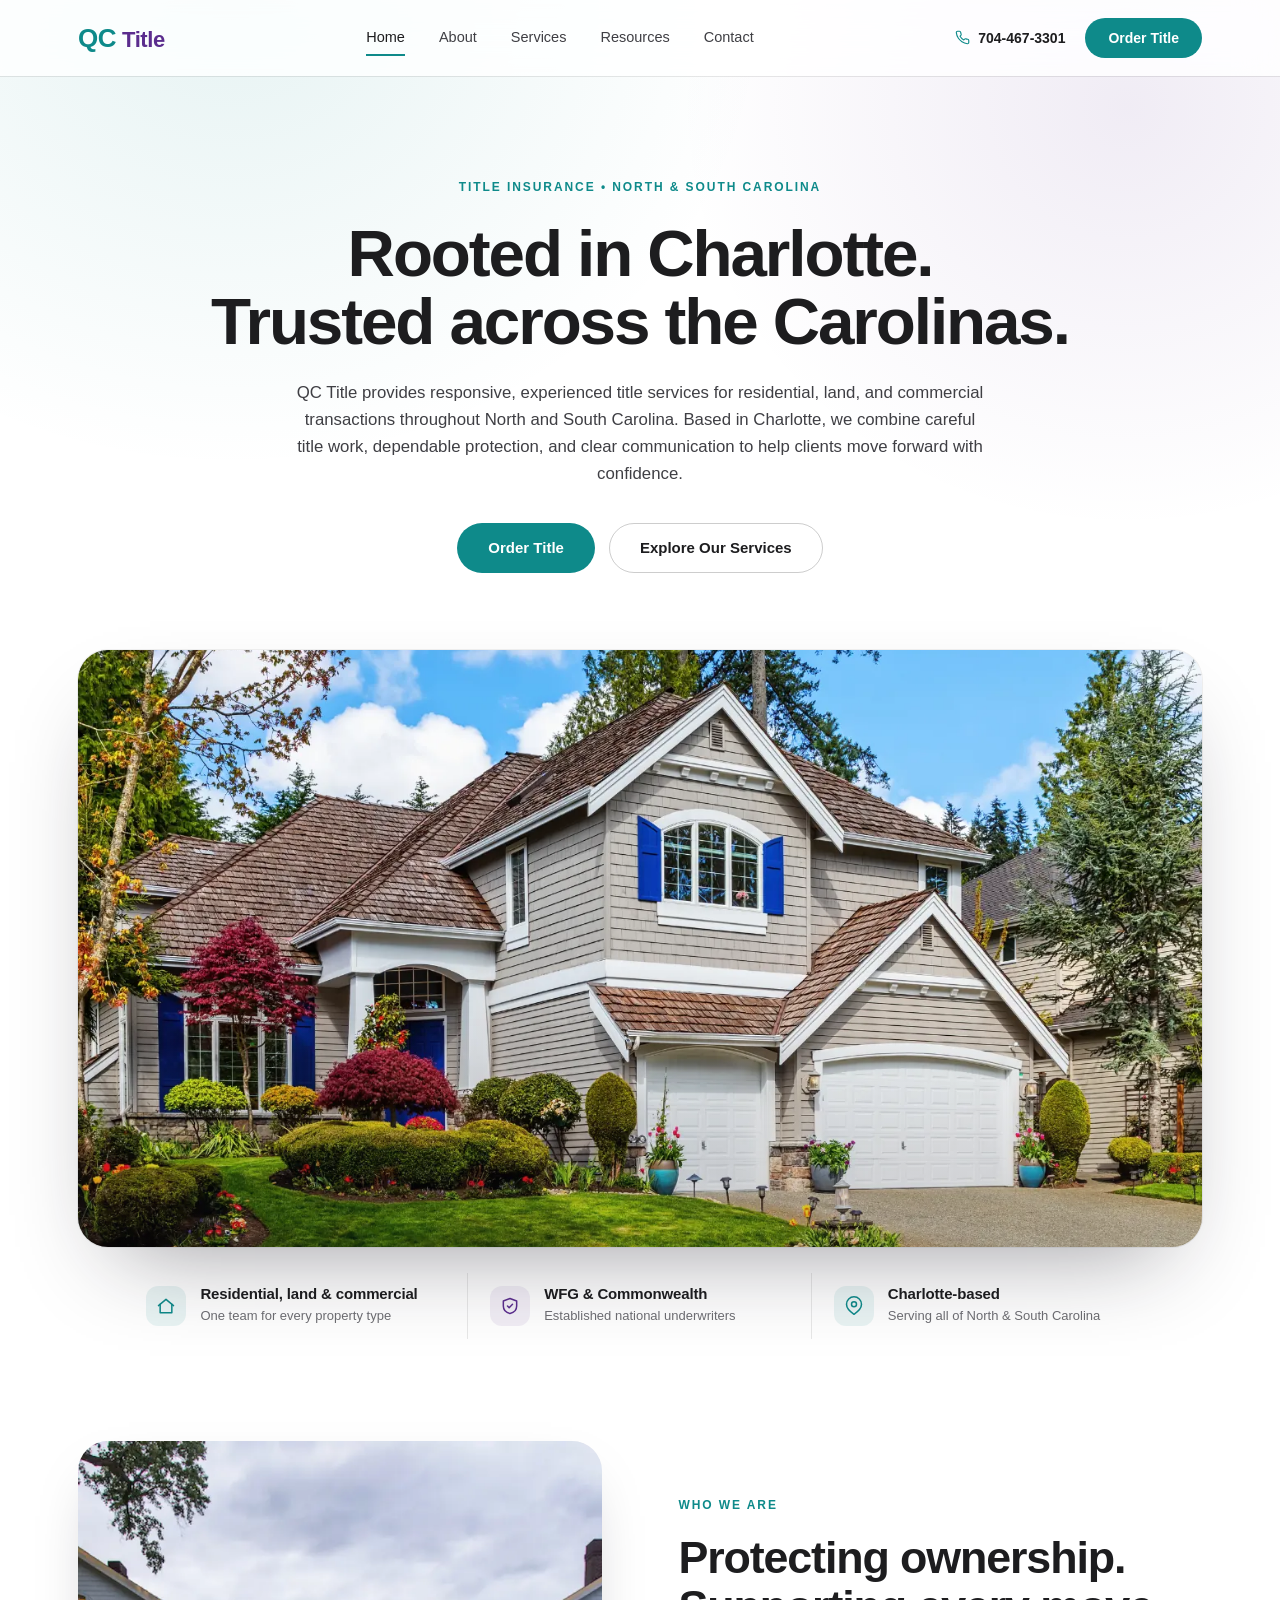
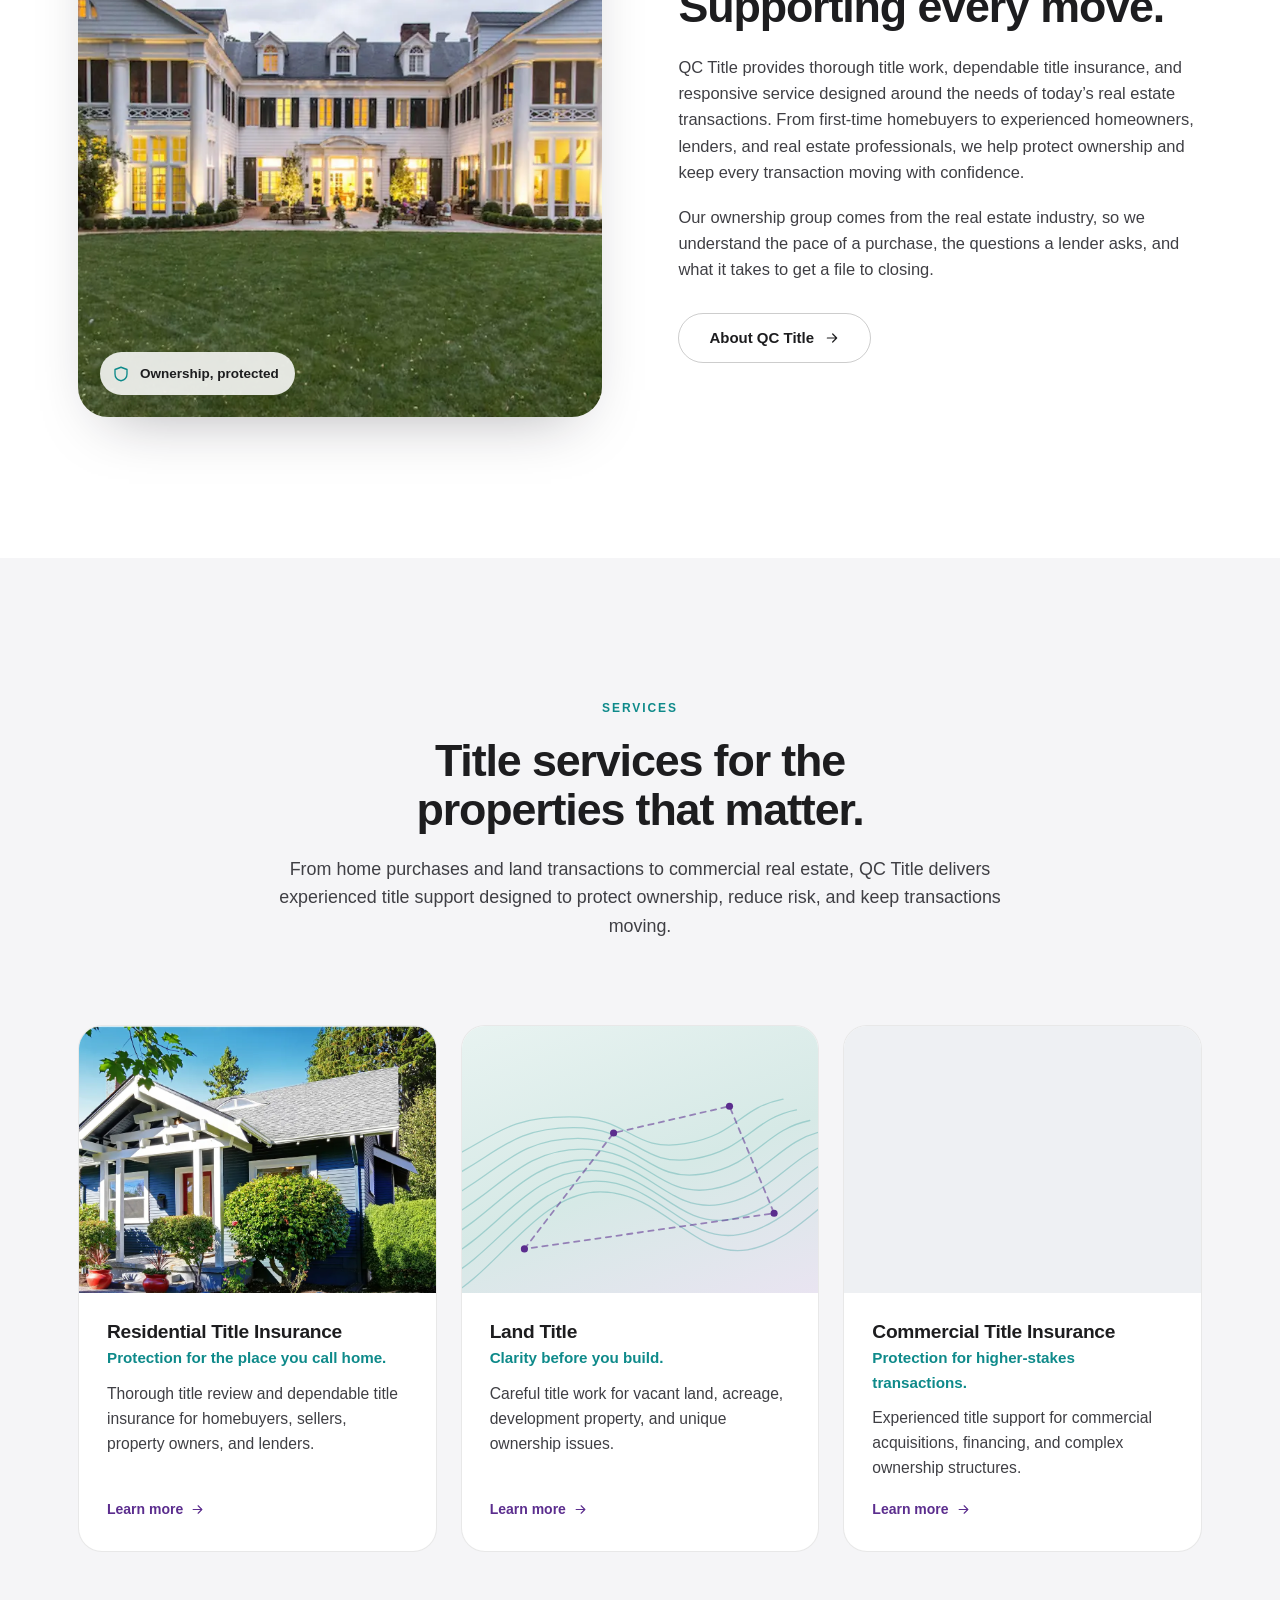
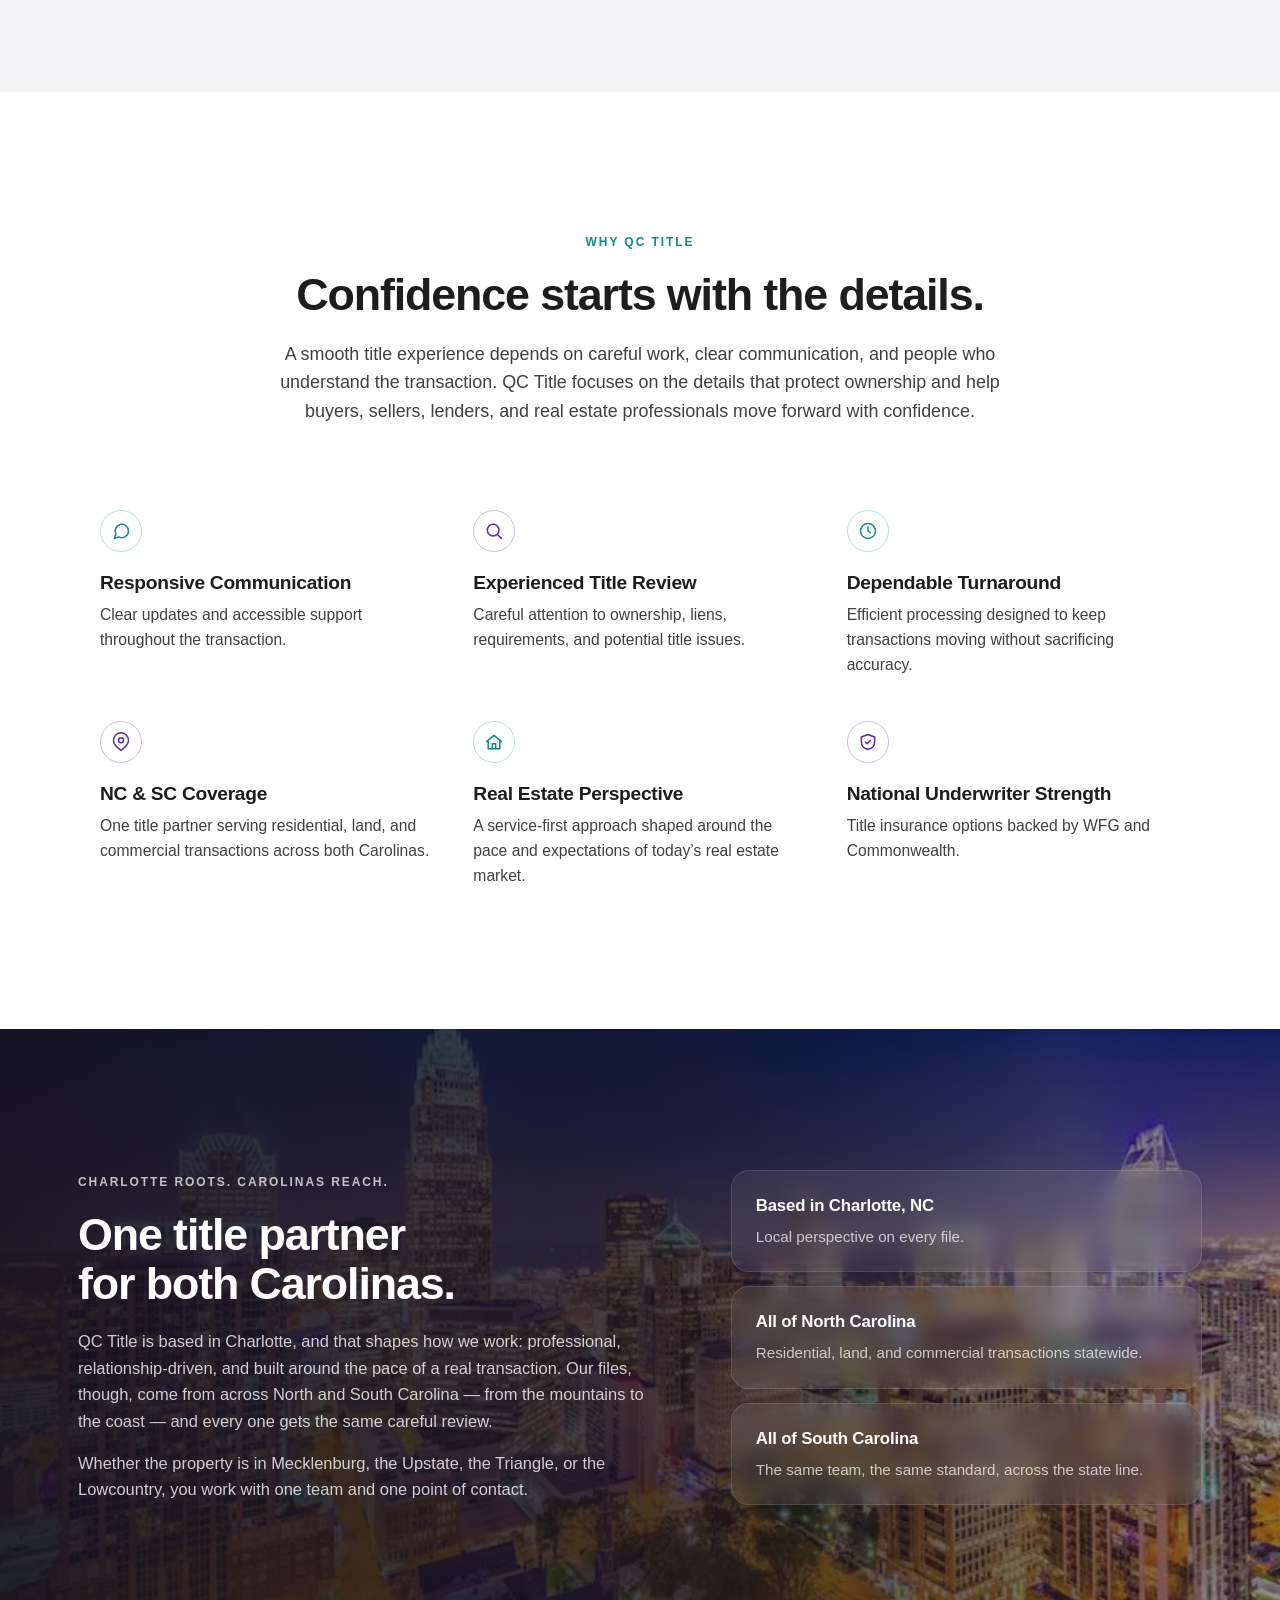
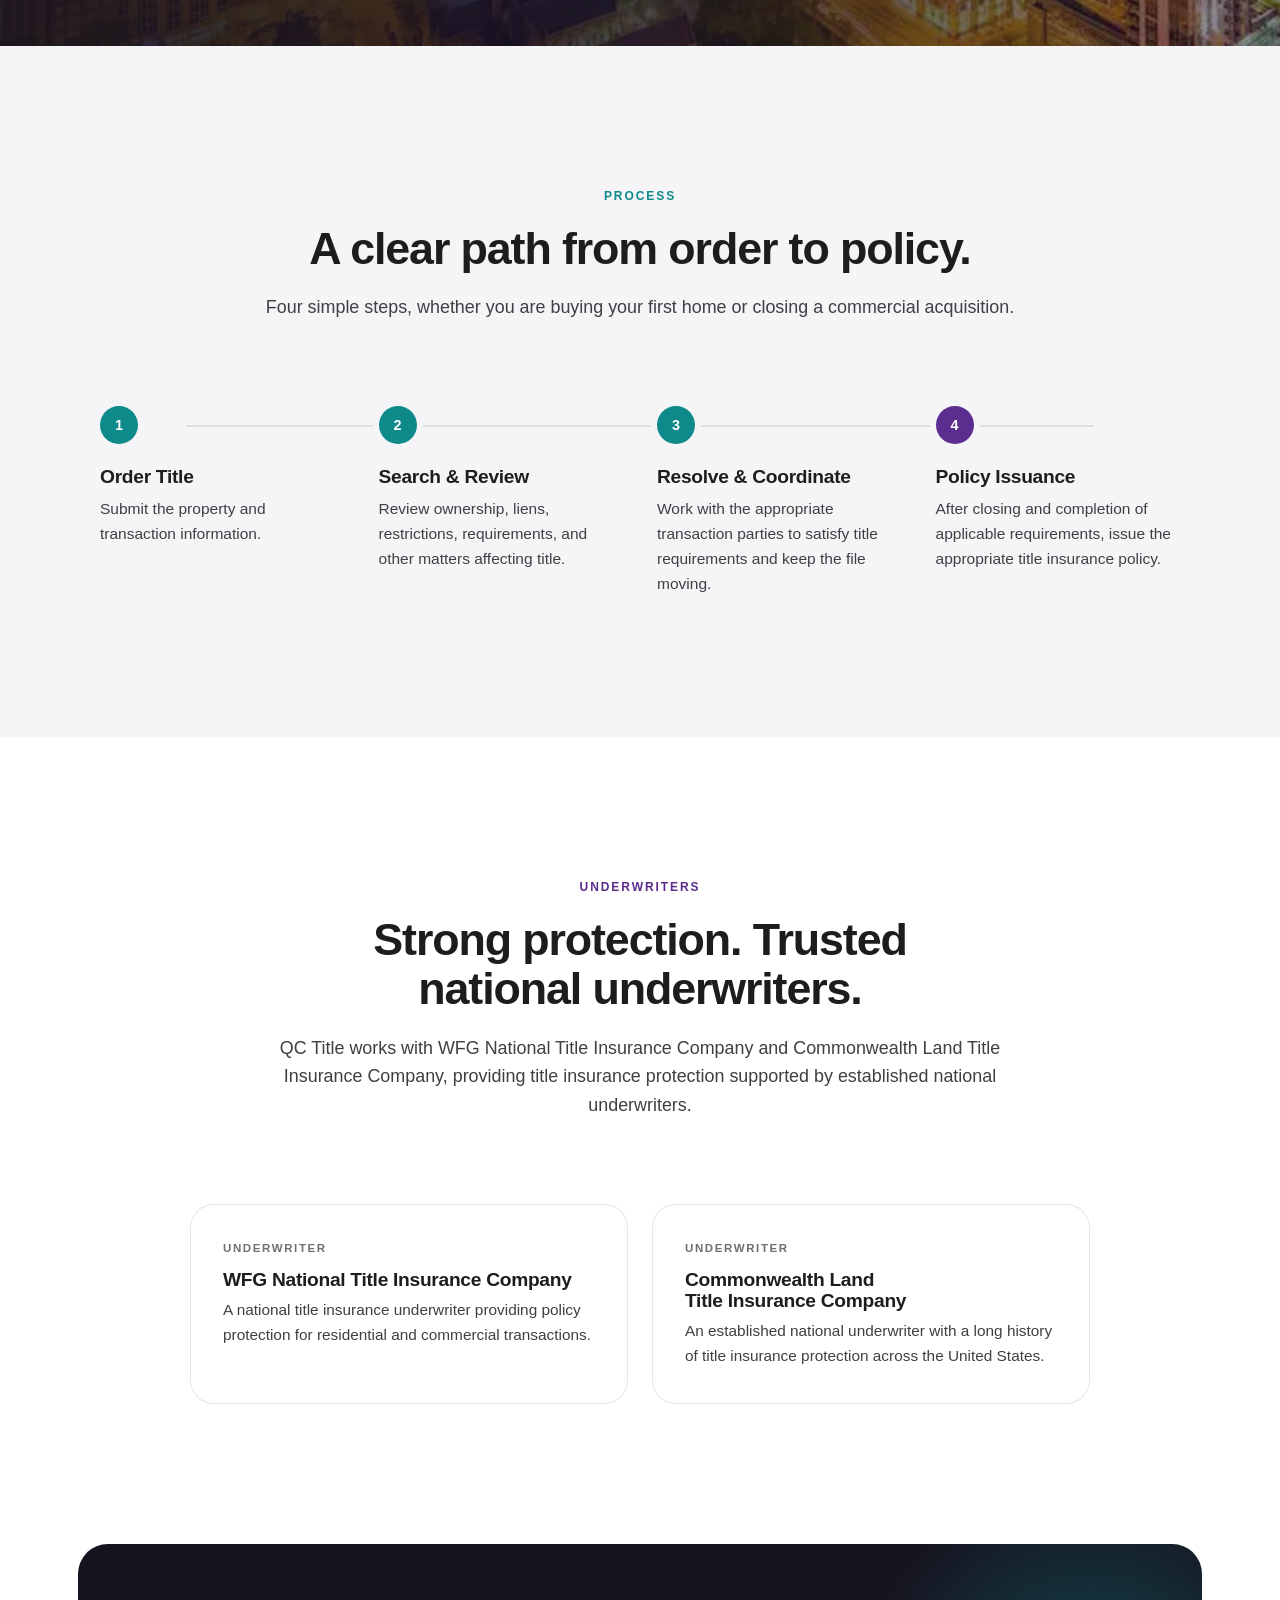
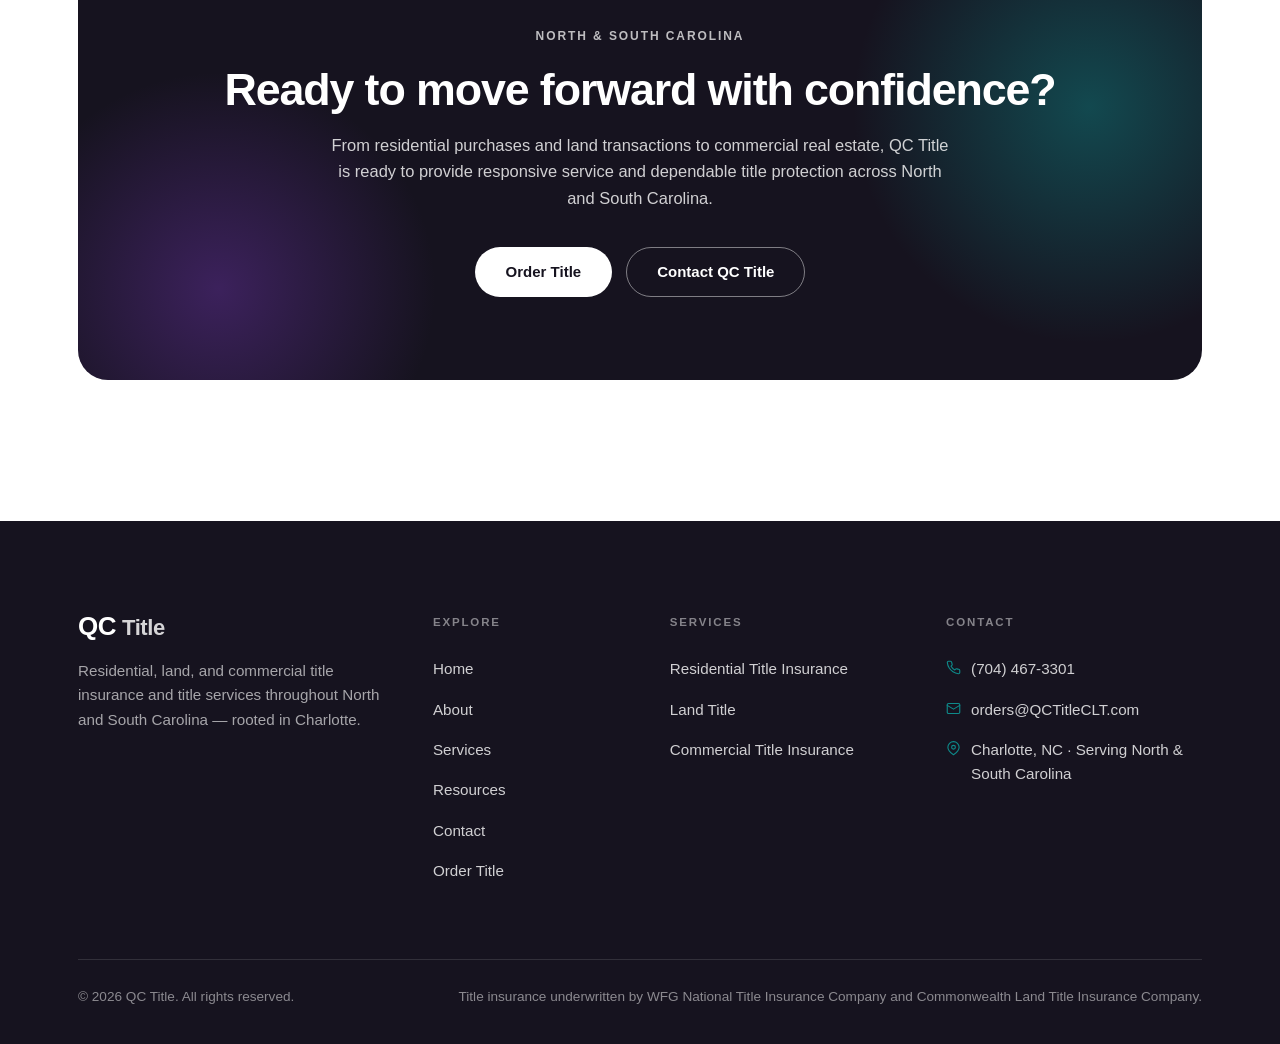
==== commit 684f5b6b: "Home hero: framed layout" ====
--- a/index.html
+++ b/index.html
@@ -22,7 +22,7 @@
 <body>
 
 <a class="skip-link" href="#main">Skip to content</a>
-<header class="nav">
+<header class="nav nav--light">
   <div class="nav__inner">
     <a href="index.html" class="nav__logo" aria-label="QC Title — home"><span class="wm" aria-hidden="true"><span class="wm__q">QC</span><span class="wm__t">Title</span></span></a>
     <nav class="nav__links" aria-label="Primary">
@@ -51,36 +51,38 @@
 </div>
 <main id="main">
 <!-- HERO -->
-<section class="hero hero--home">
-  <div class="hero__bg">
-    <picture>
+<section class="hero hero--frame">
+  <div class="wrap">
+    <div class="hero__head" data-reveal>
+      <span class="eyebrow">Title Insurance &bull; North &amp; South Carolina</span>
+      <h1>Rooted in Charlotte. <span class="h1-line">Trusted across the Carolinas.</span></h1>
+      <p class="hero__sub">QC Title provides responsive, experienced title services for residential, land, and commercial transactions throughout North and South Carolina. Based in Charlotte, we combine careful title work, dependable protection, and clear communication to help clients move forward with confidence.</p>
+      <div class="hero__actions">
+        <a href="order.html" class="btn btn--primary">Order Title</a>
+        <a href="services.html" class="btn btn--secondary">Explore Our Services</a>
+      </div>
+    </div>
+    <div class="hero__frame" data-reveal>
+      <div class="hero__media">
+        <picture>
           <source srcset="assets/img/hero.webp" type="image/webp" />
           <img src="assets/img/hero.jpg" alt="Refined two-story home with blue shutters and a manicured front yard" width="1366" height="768" fetchpriority="high" />
         </picture>
-  </div>
-  <div class="wrap">
-    <div class="hero__content">
-      <span class="eyebrow">Title Insurance &bull; North &amp; South Carolina</span>
-      <h1>Rooted in Charlotte. Trusted across the Carolinas.</h1>
-      <p class="hero__sub">QC Title provides responsive, experienced title services for residential, land, and commercial transactions throughout North and South Carolina. Based in Charlotte, we combine careful title work, dependable protection, and clear communication to help clients move forward with confidence.</p>
-      <div class="hero__actions">
-        <a href="order.html" class="btn btn--primary">Order Title</a>
-        <a href="services.html" class="btn btn--outline-light">Explore Our Services</a>
-      </div>
-    </div>
-  </div>
-  <div class="hero__floats" aria-hidden="true">
-    <div class="float float--1">
-      <span class="float__ico"><svg viewBox="0 0 24 24" fill="none" stroke="currentColor" stroke-width="1.8" stroke-linecap="round" stroke-linejoin="round"><path d="M3 11.5 12 4l9 7.5"/><path d="M5 10v10h14V10"/></svg></span>
-      <span><span class="float__k">Residential first</span><span class="float__v">Land &amp; commercial too</span></span>
-    </div>
-    <div class="float float--2">
-      <span class="float__ico float__ico--purple"><svg viewBox="0 0 24 24" fill="none" stroke="currentColor" stroke-width="1.8" stroke-linecap="round" stroke-linejoin="round"><path d="M12 3 4 6v6c0 5 3.5 8 8 9 4.5-1 8-4 8-9V6l-8-3z"/><path d="m9 12 2 2 4-4"/></svg></span>
-      <span><span class="float__k">WFG &amp; Commonwealth</span><span class="float__v">National underwriters</span></span>
-    </div>
-    <div class="float float--3">
-      <span class="float__ico"><svg viewBox="0 0 24 24" fill="none" stroke="currentColor" stroke-width="1.8" stroke-linecap="round" stroke-linejoin="round"><path d="M21 10c0 6-9 12-9 12s-9-6-9-12a9 9 0 0 1 18 0z"/><circle cx="12" cy="10" r="3"/></svg></span>
-      <span><span class="float__k">North &amp; South Carolina</span><span class="float__v">Charlotte roots</span></span>
+      </div>
+      <ul class="hero__strip" aria-label="At a glance">
+        <li>
+          <span class="hero__strip-ico"><svg viewBox="0 0 24 24" fill="none" stroke="currentColor" stroke-width="1.8" stroke-linecap="round" stroke-linejoin="round"><path d="M3 11.5 12 4l9 7.5"/><path d="M5 10v10h14V10"/></svg></span>
+          <span><strong>Residential, land &amp; commercial</strong><em>One team for every property type</em></span>
+        </li>
+        <li>
+          <span class="hero__strip-ico hero__strip-ico--purple"><svg viewBox="0 0 24 24" fill="none" stroke="currentColor" stroke-width="1.8" stroke-linecap="round" stroke-linejoin="round"><path d="M12 3 4 6v6c0 5 3.5 8 8 9 4.5-1 8-4 8-9V6l-8-3z"/><path d="m9 12 2 2 4-4"/></svg></span>
+          <span><strong>WFG &amp; Commonwealth</strong><em>Established national underwriters</em></span>
+        </li>
+        <li>
+          <span class="hero__strip-ico"><svg viewBox="0 0 24 24" fill="none" stroke="currentColor" stroke-width="1.8" stroke-linecap="round" stroke-linejoin="round"><path d="M21 10c0 6-9 12-9 12s-9-6-9-12a9 9 0 0 1 18 0z"/><circle cx="12" cy="10" r="3"/></svg></span>
+          <span><strong>Charlotte-based</strong><em>Serving all of North &amp; South Carolina</em></span>
+        </li>
+      </ul>
     </div>
   </div>
 </section>
--- a/assets/css/style.css
+++ b/assets/css/style.css
@@ -84,6 +84,7 @@
 .section { position: relative; padding: clamp(84px, 11vw, 150px) 0; }
 .section--tight { padding: clamp(56px, 7vw, 96px) 0; }
 .section--cta { padding-top: 0; }
+.hero--frame + .section { padding-top: clamp(64px, 8vw, 110px); }
 .band-soft { background: var(--bg-2); }
 
 .eyebrow {
@@ -237,6 +238,54 @@
 .float--2 { right: 4%;  top: 52%; animation-delay: -2.4s; }
 .float--3 { right: 20%; top: 70%; animation-delay: -4.6s; }
 @keyframes floaty { 0%, 100% { transform: translateY(0); } 50% { transform: translateY(-10px); } }
+
+/* ---------- HERO (framed, Apple product-page style) ---------- */
+.hero--frame {
+  position: relative; background: var(--bg);
+  padding-top: calc(var(--nav-h) + clamp(56px, 8vw, 104px));
+  padding-bottom: 0;
+  background-image:
+    radial-gradient(60% 50% at 18% 0%, rgba(14,138,138,.10), transparent 70%),
+    radial-gradient(50% 45% at 88% 8%, rgba(91,45,142,.09), transparent 70%);
+}
+.hero__head { max-width: 860px; margin: 0 auto; text-align: center; }
+.hero--frame .eyebrow { margin-bottom: 22px; }
+.hero--frame h1 { margin-bottom: 24px; }
+.hero--frame .h1-line { display: block; }
+.hero--frame .hero__sub { color: var(--ink-soft); margin: 0 auto 36px; font-size: clamp(1.05rem, 1.3vw, 1.2rem); max-width: 700px; }
+.hero--frame .hero__actions { justify-content: center; }
+
+.hero__frame { margin-top: clamp(48px, 6vw, 80px); }
+.hero__media {
+  position: relative; border-radius: var(--r-xl); overflow: hidden;
+  aspect-ratio: 16/8.5; background: var(--bg-2);
+  box-shadow: 0 40px 90px -40px rgba(22,19,31,.45), 0 0 0 1px rgba(29,29,31,.06);
+}
+.hero__media picture { height: 100%; }
+.hero__media img { width: 100%; height: 100%; object-fit: cover; object-position: 55% 55%; }
+.hero__media::after {
+  content: ""; position: absolute; inset: 0;
+  background: linear-gradient(180deg, rgba(22,19,31,0) 60%, rgba(22,19,31,.18) 100%);
+}
+
+.hero__strip {
+  display: grid; grid-template-columns: repeat(3, 1fr);
+  margin: 0 clamp(0px, 3vw, 40px); padding: 26px 8px 0;
+  border-top: 0;
+}
+.hero__strip li {
+  display: flex; align-items: center; gap: 14px; padding: 12px 22px;
+  border-right: 1px solid var(--line);
+}
+.hero__strip li:last-child { border-right: 0; }
+.hero__strip-ico {
+  flex: none; width: 40px; height: 40px; border-radius: 12px; display: grid; place-items: center;
+  background: var(--teal-soft); color: var(--teal);
+}
+.hero__strip-ico--purple { background: var(--purple-soft); color: var(--purple); }
+.hero__strip-ico svg { width: 20px; height: 20px; }
+.hero__strip strong { display: block; font-size: 15px; font-weight: 700; letter-spacing: -0.01em; line-height: 1.25; color: var(--ink); }
+.hero__strip em { display: block; font-style: normal; font-size: 13px; color: var(--muted); margin-top: 2px; }
 
 /* Interior page hero — image-backed, left aligned */
 .subhero {
@@ -565,6 +614,10 @@
   .hero__floats { display: none; }
 }
 @media (max-width: 900px) {
+  .hero__strip { grid-template-columns: 1fr; margin: 0; padding-top: 18px; }
+  .hero__strip li { border-right: 0; border-bottom: 1px solid var(--line); padding: 14px 4px; }
+  .hero__strip li:last-child { border-bottom: 0; }
+  .hero__media { aspect-ratio: 4/3; }
   .nav__links, .nav__phone { display: none; }
   .nav__burger { display: flex; }
   .split, .split--rev .split__media { grid-template-columns: 1fr; order: unset; }
@@ -590,6 +643,8 @@
   .callout .btn { width: 100%; }
   .card { padding: 30px 26px; }
   .hero--home { min-height: 86svh; }
+  .hero--frame { padding-top: calc(var(--nav-h) + 40px); }
+  .hero--frame .h1-line { display: inline; }
   .footer__bottom { flex-direction: column; gap: 10px; }
   .form-grid { grid-template-columns: 1fr; }
   .form-foot .btn { width: 100%; }
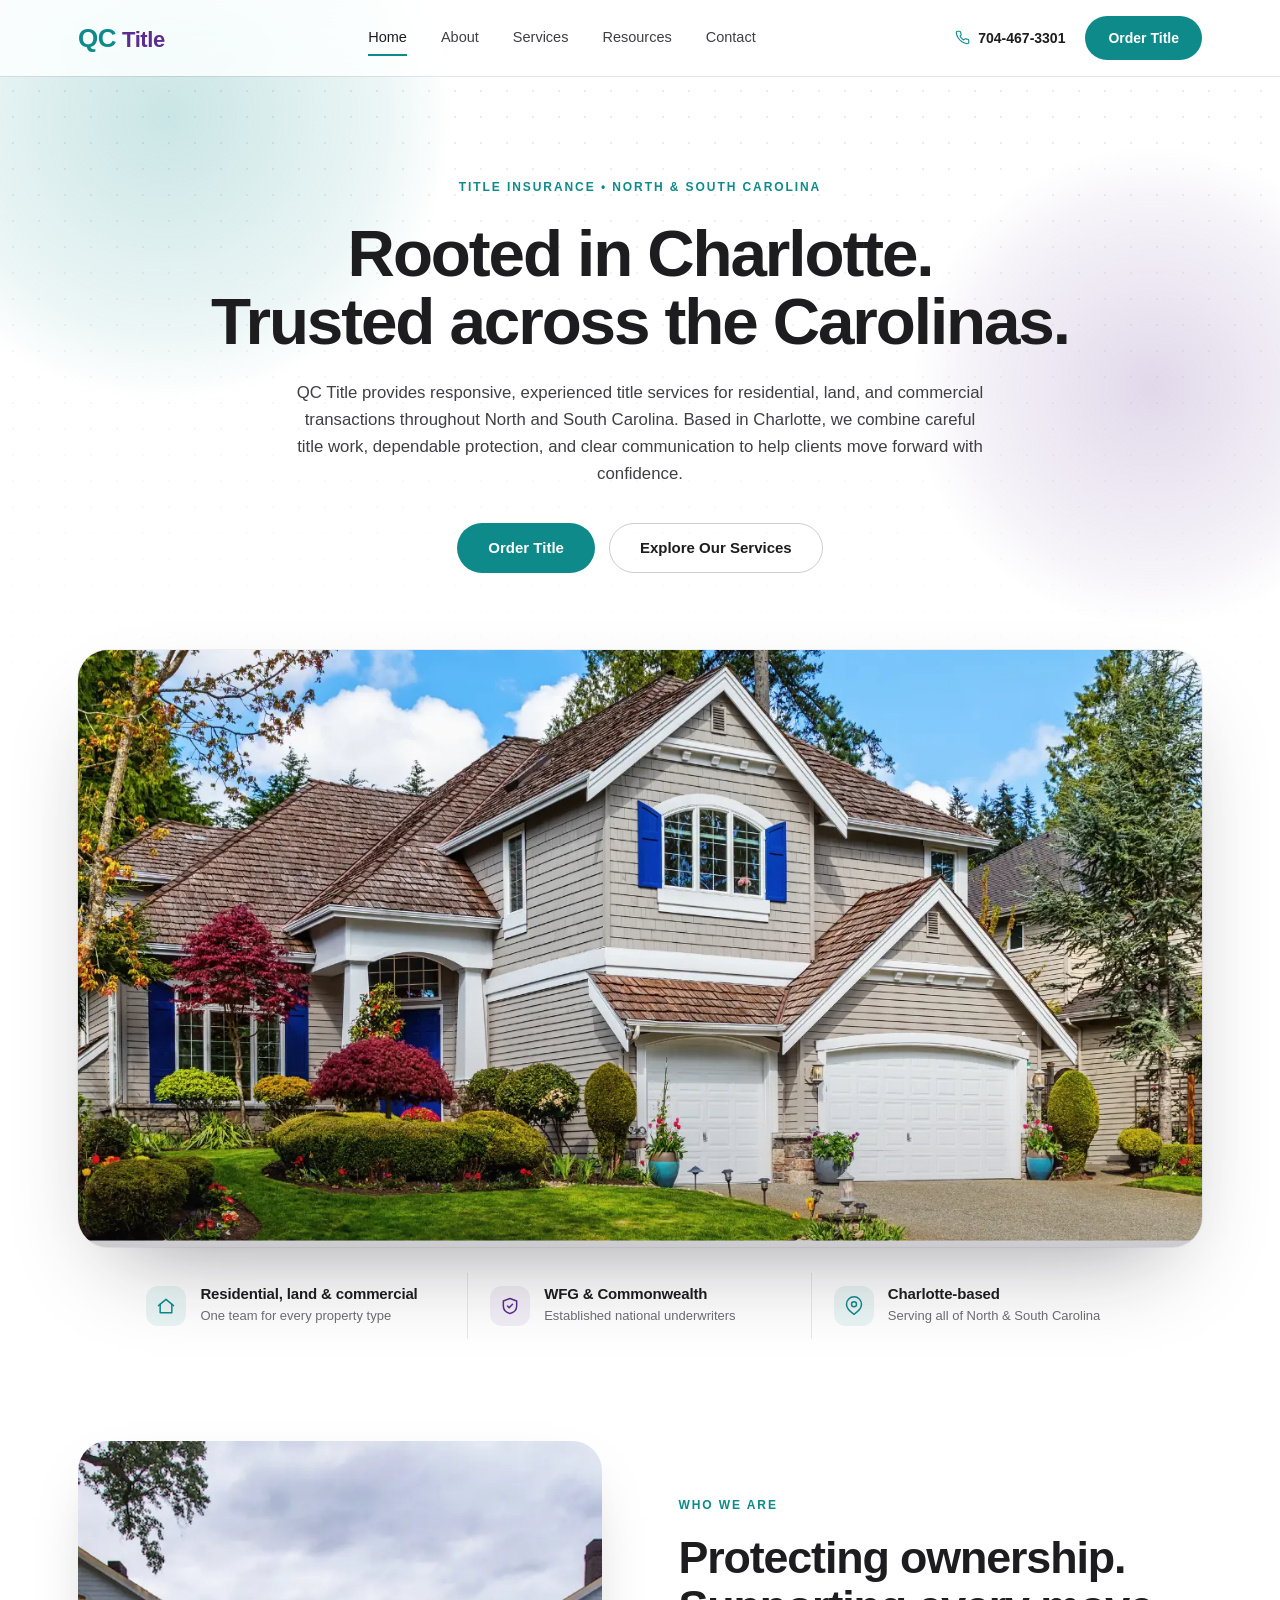
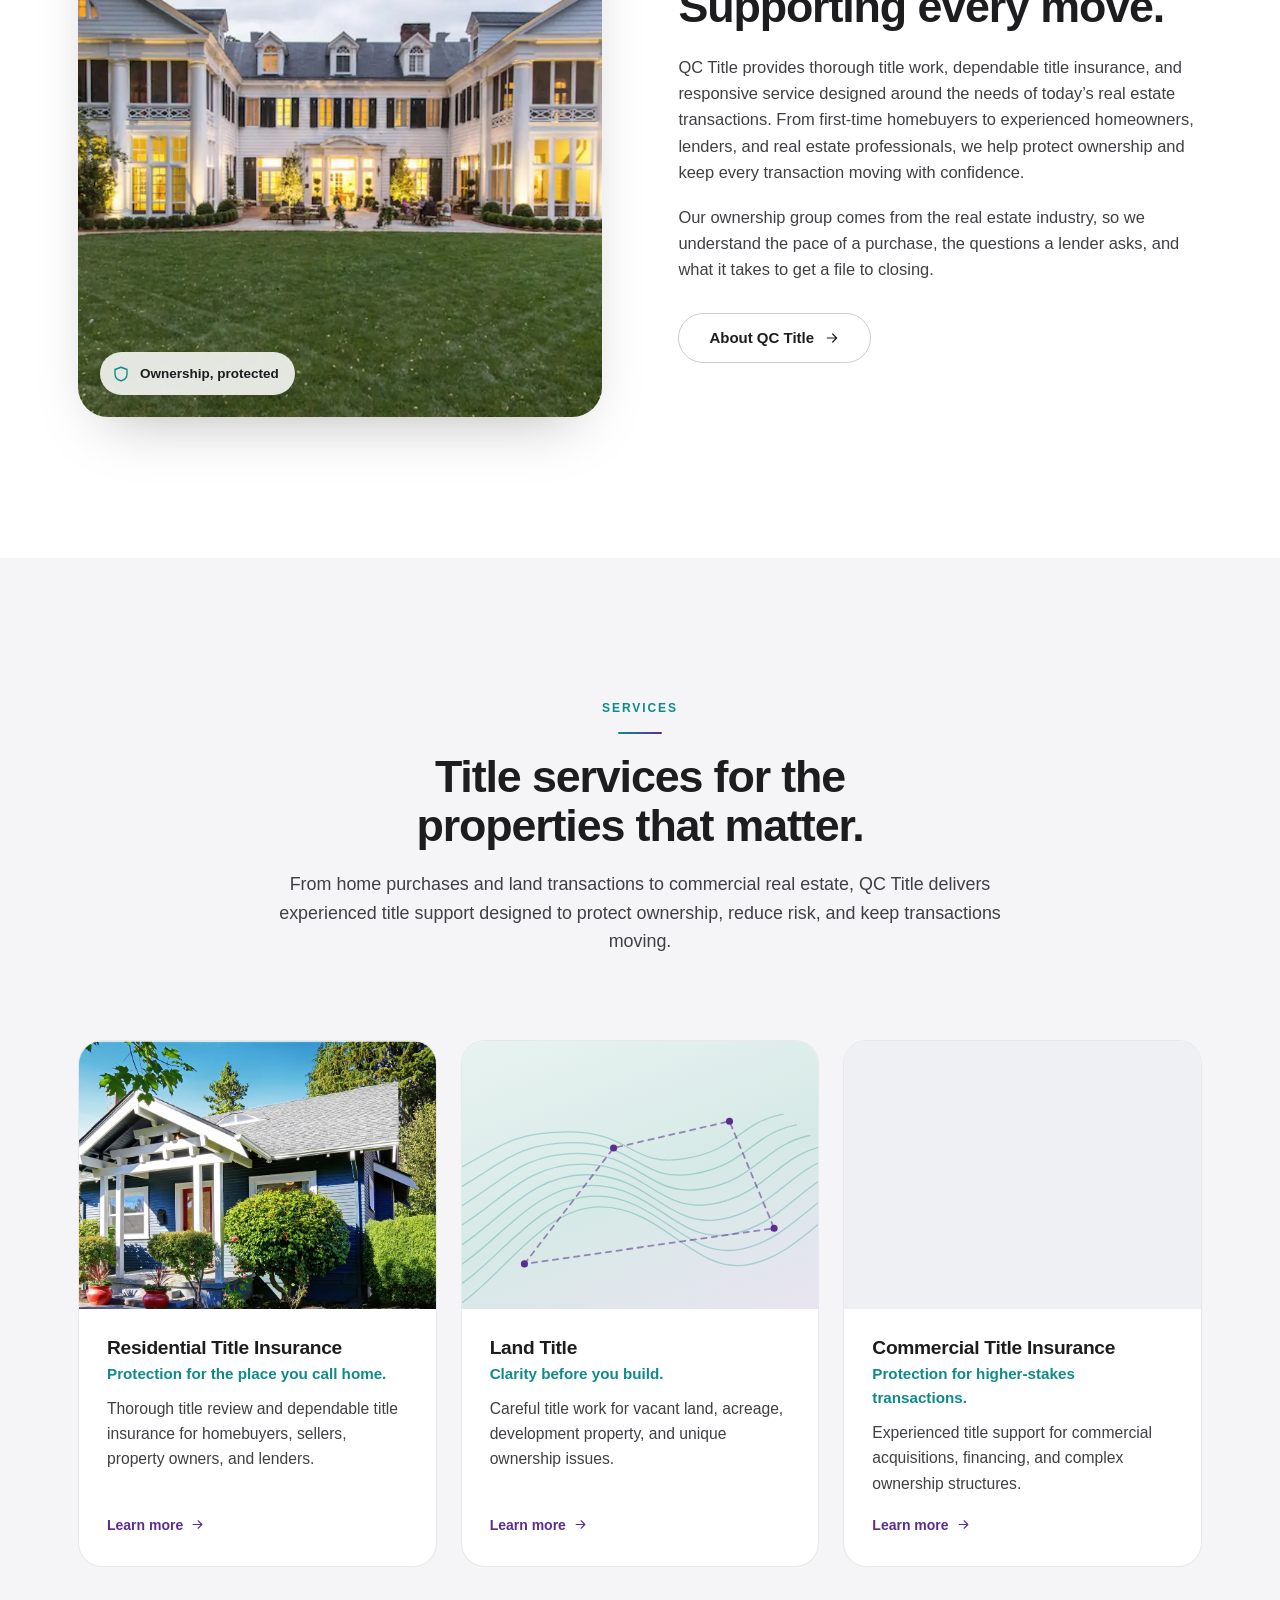
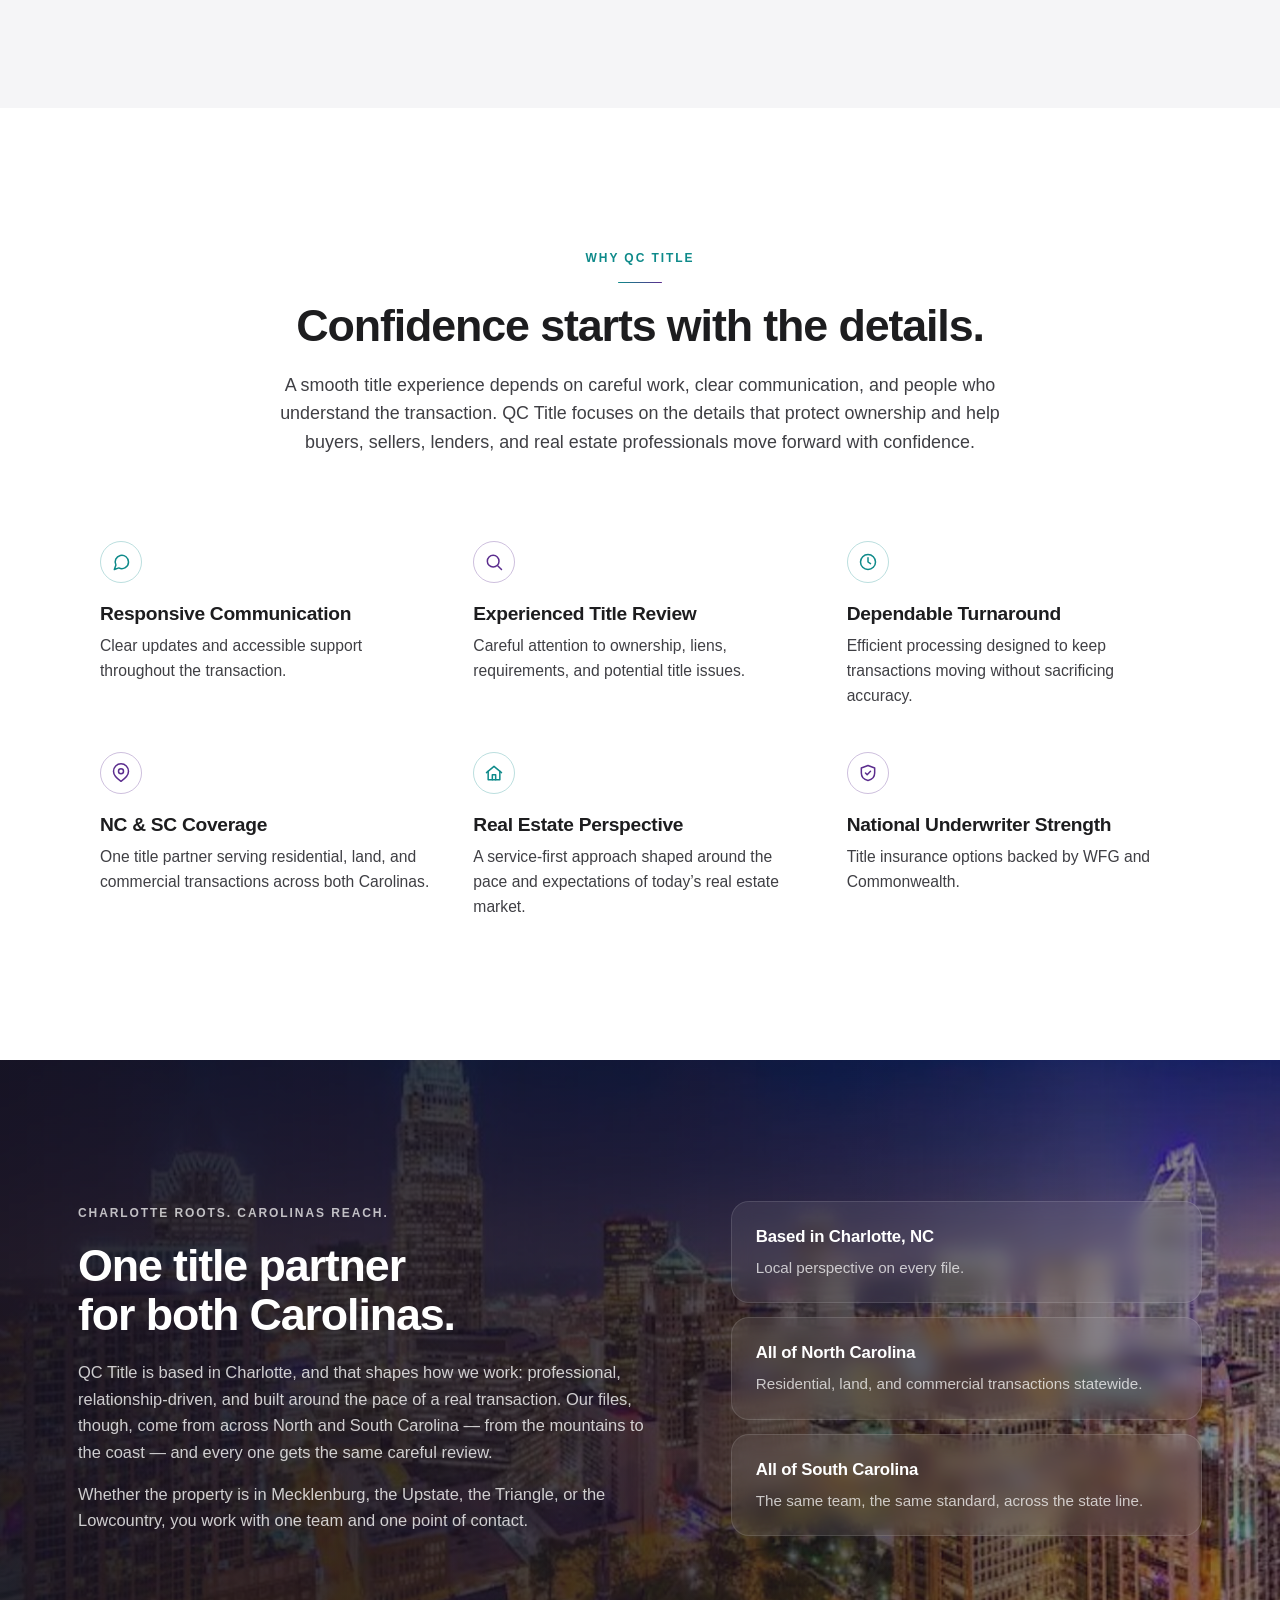
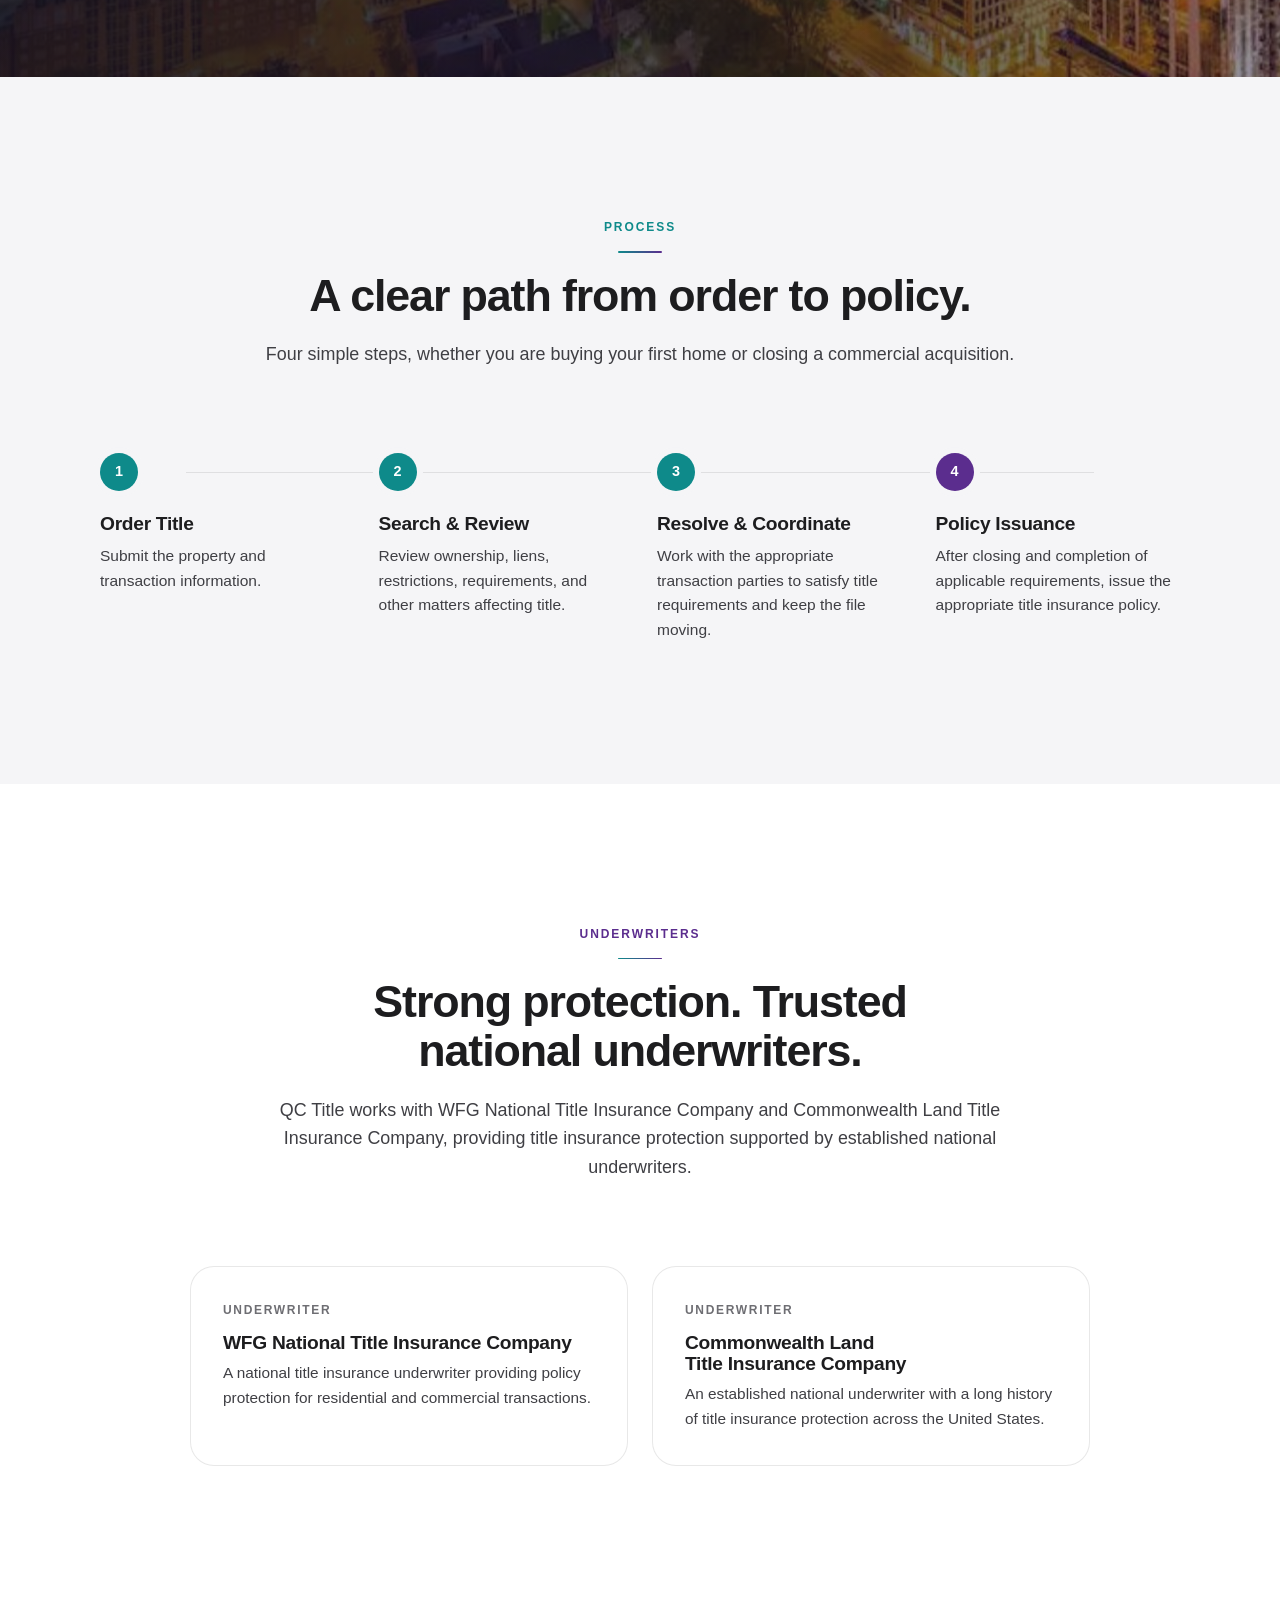
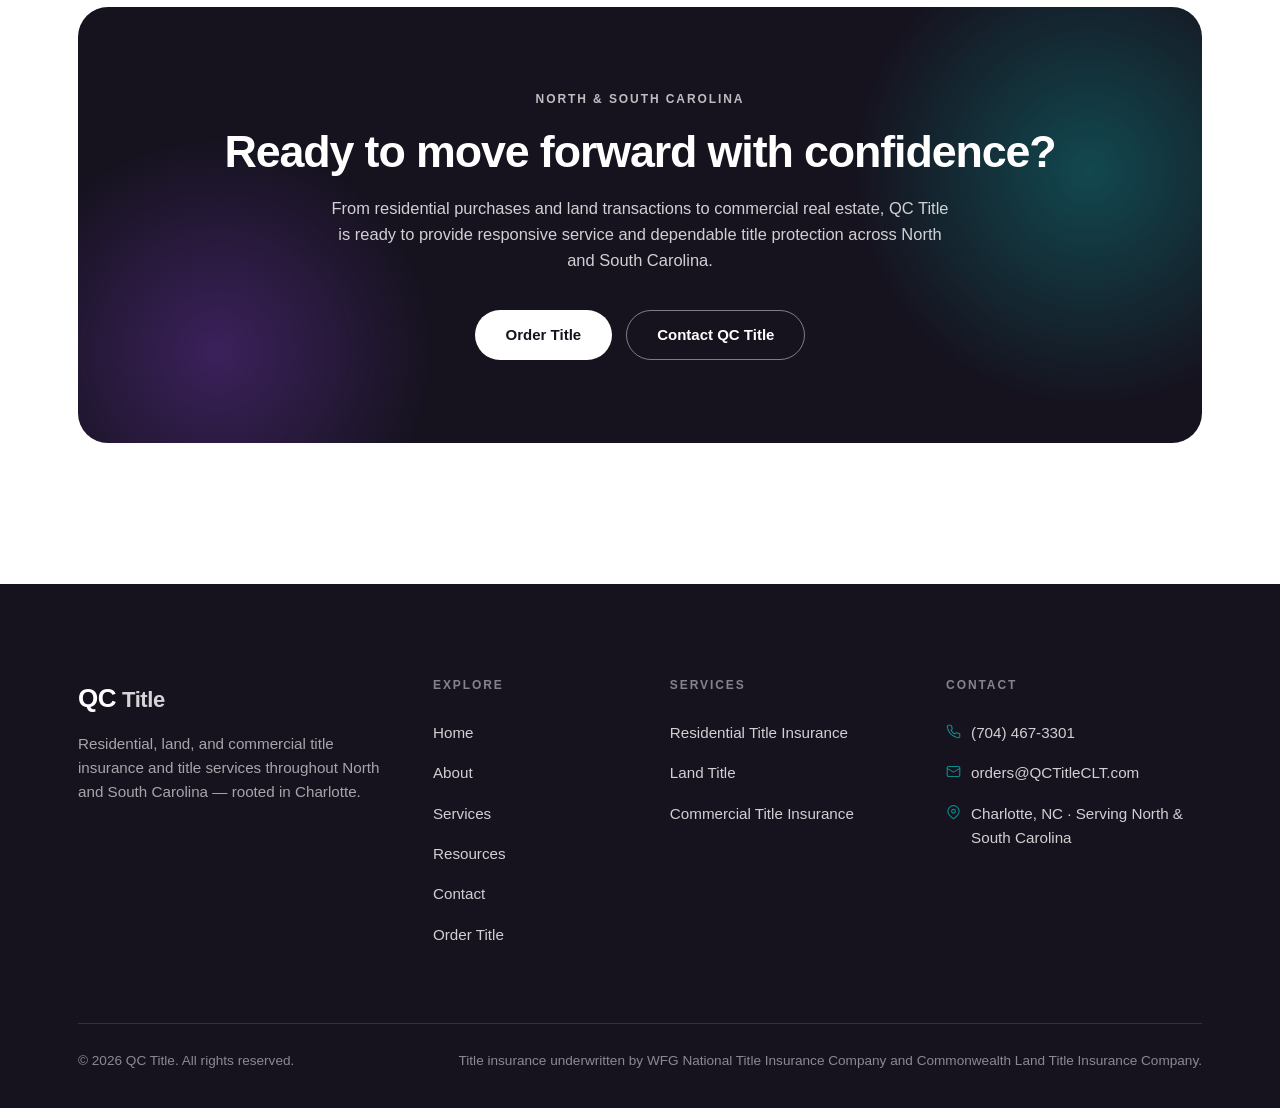
==== commit 2c14d388: "Hero, mobile pass, ambient motion" ====
--- a/index.html
+++ b/index.html
@@ -22,6 +22,7 @@
 <body>
 
 <a class="skip-link" href="#main">Skip to content</a>
+<div class="ambient" aria-hidden="true"><span class="orb orb--teal"></span><span class="orb orb--purple"></span><span class="orb orb--mist"></span></div>
 <header class="nav nav--light">
   <div class="nav__inner">
     <a href="index.html" class="nav__logo" aria-label="QC Title — home"><span class="wm" aria-hidden="true"><span class="wm__q">QC</span><span class="wm__t">Title</span></span></a>
--- a/assets/css/style.css
+++ b/assets/css/style.css
@@ -59,6 +59,8 @@
 a { color: inherit; text-decoration: none; }
 button, input, select, textarea { font-family: inherit; font-size: inherit; }
 button { cursor: pointer; }
+a, button, input, select, textarea { -webkit-tap-highlight-color: transparent; }
+.btn, .nav__burger, .acc__q { touch-action: manipulation; }
 ul, ol { list-style: none; }
 ::selection { background: rgba(14,138,138,.18); }
 
@@ -69,6 +71,60 @@
 }
 .skip-link:focus { left: 0; }
 :focus-visible { outline: 2px solid var(--teal); outline-offset: 3px; border-radius: 4px; }
+
+/* ---------- Ambient background — slow-drifting teal / purple light ---------- */
+.ambient { position: fixed; inset: 0; z-index: 0; pointer-events: none; overflow: hidden; }
+.ambient::before {
+  /* fine dot grid, fades toward the bottom */
+  content: ""; position: absolute; inset: 0;
+  background-image: radial-gradient(rgba(29,29,31,.11) 1px, transparent 1.2px);
+  background-size: 26px 26px;
+  -webkit-mask-image: linear-gradient(180deg, rgba(0,0,0,.9) 0%, rgba(0,0,0,.35) 45%, transparent 85%);
+          mask-image: linear-gradient(180deg, rgba(0,0,0,.9) 0%, rgba(0,0,0,.35) 45%, transparent 85%);
+}
+.orb {
+  position: absolute; border-radius: 50%; will-change: transform;
+  animation: orb-drift 26s ease-in-out infinite alternate;
+}
+.orb--teal   { width: 62vw; height: 62vw; max-width: 900px; max-height: 900px; left: -18vw; top: -22vw;
+  background: radial-gradient(closest-side, rgba(14,138,138,.22), rgba(14,138,138,.08) 55%, transparent 72%); }
+.orb--purple { width: 52vw; height: 52vw; max-width: 780px; max-height: 780px; right: -16vw; top: 6vh;
+  background: radial-gradient(closest-side, rgba(91,45,142,.18), rgba(91,45,142,.06) 55%, transparent 72%);
+  animation-duration: 32s; animation-delay: -9s; }
+.orb--mist   { width: 48vw; height: 48vw; max-width: 720px; max-height: 720px; left: 28vw; bottom: -30vw;
+  background: radial-gradient(closest-side, rgba(14,138,138,.12), rgba(91,45,142,.06) 50%, transparent 72%);
+  animation-duration: 38s; animation-delay: -18s; }
+@keyframes orb-drift {
+  0%   { transform: translate3d(0, 0, 0) scale(1); }
+  50%  { transform: translate3d(6vw, 4vh, 0) scale(1.06); }
+  100% { transform: translate3d(-4vw, 7vh, 0) scale(.97); }
+}
+body > main, body > footer { position: relative; z-index: 1; }
+.band-soft { background: rgba(245,245,247,.72); }
+.pagehead { background: rgba(245,245,247,.72); }
+
+/* Sheen that slowly sweeps across dark surfaces */
+.band::before, .cta-card::before, .cta-card::after { will-change: transform; }
+.cta-card::before { animation: glow-a 18s ease-in-out infinite alternate; }
+.cta-card::after  { animation: glow-b 22s ease-in-out infinite alternate; }
+@keyframes glow-a { to { transform: translate3d(-12%, 18%, 0) scale(1.15); } }
+@keyframes glow-b { to { transform: translate3d(14%, -16%, 0) scale(1.12); } }
+.band--photo::before { transform: scale(1.06); animation: band-pan 40s ease-in-out infinite alternate; }
+@keyframes band-pan { to { transform: scale(1.06) translate3d(-2.5%, 1.5%, 0); } }
+
+/* Hero media: slow settle-in zoom plus a light scroll parallax (set by JS) */
+.hero__media img { transform: scale(1.08) translate3d(0, var(--py, 0px), 0); animation: hero-settle 2.4s var(--ease) forwards; transition: transform .1s linear; }
+@keyframes hero-settle { to { transform: scale(1.02) translate3d(0, var(--py, 0px), 0); } }
+.hero__media.settled img { animation: none; transform: scale(1.02) translate3d(0, var(--py, 0px), 0); }
+
+/* Fine lines that draw in under section eyebrows */
+.section-head .eyebrow::after {
+  content: ""; display: block; width: 0; height: 1.5px; margin: 14px auto 0;
+  background: linear-gradient(90deg, var(--teal), var(--purple)); border-radius: 2px;
+  transition: width 1.1s var(--ease) .15s;
+}
+.section-head[data-reveal].in .eyebrow::after { width: 44px; }
+.section-head--left .eyebrow::after { margin-left: 0; }
 
 /* ---------- Wordmark (typographic lockup until the logo file is supplied) ---------- */
 .wm { display: inline-flex; align-items: baseline; gap: 6px; letter-spacing: -0.03em; line-height: 1; }
@@ -119,7 +175,7 @@
   padding: 15px 30px; border-radius: 999px;
   font-size: 15px; font-weight: 600; border: 1.5px solid transparent;
   transition: background .2s var(--ease), color .2s var(--ease), border-color .2s var(--ease);
-  white-space: nowrap; line-height: 1.2;
+  white-space: nowrap; line-height: 1.2; min-height: 44px;
 }
 .btn svg { width: 16px; height: 16px; flex: none; }
 .btn--primary  { color: #fff; background: var(--teal); }
@@ -131,7 +187,7 @@
 .btn--outline-light { color: #fff; border-color: rgba(255,255,255,0.45); background: transparent; }
 .btn--outline-light:hover { background: rgba(255,255,255,0.12); border-color: #fff; }
 .btn--sm { padding: 11px 22px; font-size: 14px; }
-.btn--block { width: 100%; padding: 17px 28px; font-size: 15.5px; }
+.btn--block { width: 100%; padding: 15px 22px; font-size: 15.5px; white-space: normal; text-align: center; }
 
 /* ---------- Navbar ---------- */
 .nav {
@@ -149,7 +205,7 @@
   -webkit-backdrop-filter: saturate(180%) blur(20px);
   box-shadow: 0 1px 0 var(--line);
 }
-.nav__logo { display: flex; align-items: center; }
+.nav__logo { display: flex; align-items: center; min-height: 44px; padding: 0 4px; margin-left: -4px; }
 
 .nav__links { display: flex; align-items: center; gap: 34px; }
 .nav__links a {
@@ -241,12 +297,9 @@
 
 /* ---------- HERO (framed, Apple product-page style) ---------- */
 .hero--frame {
-  position: relative; background: var(--bg);
+  position: relative; background: transparent;
   padding-top: calc(var(--nav-h) + clamp(56px, 8vw, 104px));
   padding-bottom: 0;
-  background-image:
-    radial-gradient(60% 50% at 18% 0%, rgba(14,138,138,.10), transparent 70%),
-    radial-gradient(50% 45% at 88% 8%, rgba(91,45,142,.09), transparent 70%);
 }
 .hero__head { max-width: 860px; margin: 0 auto; text-align: center; }
 .hero--frame .eyebrow { margin-bottom: 22px; }
@@ -443,7 +496,7 @@
 /* ---------- Underwriters ---------- */
 .uw { display: grid; grid-template-columns: 1fr 1fr; gap: 24px; max-width: 900px; margin: 0 auto; }
 .uw-card { padding: 34px 32px; border-radius: var(--r-lg); background: var(--white); border: 1px solid var(--line); }
-.uw-card__tag { font-size: 11.5px; font-weight: 700; letter-spacing: .14em; text-transform: uppercase; color: var(--muted); margin-bottom: 12px; display: block; }
+.uw-card__tag { font-size: 12px; font-weight: 700; letter-spacing: .14em; text-transform: uppercase; color: var(--muted); margin-bottom: 12px; display: block; }
 .uw-card h3 { margin-bottom: 8px; font-size: 1.2rem; }
 .uw-card p { font-size: .96rem; }
 
@@ -473,6 +526,7 @@
 .acc__a { max-height: 0; overflow: hidden; transition: max-height .4s var(--ease); }
 .acc__a-inner { padding: 0 4px 28px; max-width: 700px; }
 .acc__a-inner p + p { margin-top: 14px; }
+.acc__a-inner a { color: var(--teal); display: inline-block; padding: 10px 0; margin: -10px 0; }
 .faq-group { max-width: 820px; margin: clamp(48px, 6vw, 72px) auto 0; }
 .faq-group h2 { font-size: clamp(1.4rem, 2.2vw, 1.8rem); margin-bottom: 8px; }
 .faq-group > p { margin-bottom: 24px; }
@@ -528,7 +582,7 @@
 .contact-card .ci svg { width: 21px; height: 21px; }
 .contact-card h3 { font-size: 1rem; margin-bottom: 4px; }
 .contact-card a, .contact-card p { color: var(--ink-soft); font-size: 1rem; }
-.contact-card a { display: inline-flex; align-items: center; min-height: 34px; }
+.contact-card a { display: inline-flex; align-items: center; min-height: 44px; }
 .contact-card a:hover { color: var(--teal); text-decoration: underline; }
 
 .action-card {
@@ -539,7 +593,7 @@
 .action-card__intro { font-size: 1rem; margin-bottom: 30px; }
 .action-card__buttons { display: grid; gap: 12px; }
 .action-card__note { margin-top: 34px; padding-top: 30px; border-top: 1px solid var(--line); }
-.action-card__note h4 { font-size: 11.5px; letter-spacing: .16em; text-transform: uppercase; color: var(--muted); font-weight: 700; }
+.action-card__note h4 { font-size: 12px; letter-spacing: .16em; text-transform: uppercase; color: var(--muted); font-weight: 700; }
 .action-card__note .checklist { margin-top: 18px; }
 .action-card__note > p { margin-top: 22px; font-size: .94rem; color: var(--muted); }
 
@@ -552,10 +606,10 @@
 .field { display: flex; flex-direction: column; gap: 7px; }
 .field--full { grid-column: 1 / -1; }
 .field label { font-size: 13.5px; font-weight: 600; color: var(--ink); }
-.field label small { font-weight: 500; color: var(--muted); }
+.field label small { font-weight: 500; color: var(--muted); font-size: 12px; }
 .field input, .field select, .field textarea {
   width: 100%; padding: 13px 15px; border-radius: 12px; border: 1px solid rgba(29,29,31,.16);
-  background: var(--bg-2); color: var(--ink); font-size: 15.5px; line-height: 1.4;
+  background: var(--bg-2); color: var(--ink); font-size: 16px; line-height: 1.4;
   transition: border-color .2s, background .2s, box-shadow .2s;
   -webkit-appearance: none; appearance: none;
 }
@@ -563,7 +617,7 @@
 .field textarea { min-height: 120px; resize: vertical; }
 .field input:focus, .field select:focus, .field textarea:focus { outline: none; border-color: var(--teal); background: #fff; box-shadow: 0 0 0 4px rgba(14,138,138,.14); }
 .form-foot { grid-column: 1 / -1; display: flex; align-items: center; justify-content: space-between; gap: 18px; flex-wrap: wrap; margin-top: 8px; }
-.form-foot small { color: var(--muted); font-size: .88rem; max-width: 440px; }
+.form-foot small { color: var(--muted); font-size: .92rem; max-width: 440px; }
 .form-msg { grid-column: 1 / -1; padding: 16px 18px; border-radius: 12px; background: var(--teal-soft); color: var(--teal-deep); font-size: .95rem; display: none; }
 .form-msg.show { display: block; }
 .order-aside { display: grid; gap: 16px; position: sticky; top: calc(var(--nav-h) + 20px); }
@@ -571,11 +625,11 @@
 /* ---------- Footer ---------- */
 .footer { background: var(--night); color: rgba(255,255,255,0.74); padding: clamp(64px, 8vw, 92px) 0 36px; }
 .footer__grid { display: grid; grid-template-columns: 1.6fr 1fr 1.2fr 1.3fr; gap: 40px; }
-.footer__logo { display: inline-flex; align-items: center; margin-bottom: 20px; }
+.footer__logo { display: inline-flex; align-items: center; min-height: 44px; margin-bottom: 12px; }
 .footer .wm__q { color: #fff; }
 .footer .wm__t { color: rgba(255,255,255,.82); }
 .footer p { color: rgba(255,255,255,0.62); font-size: .95rem; max-width: 330px; }
-.footer h4 { font-size: 11.5px; letter-spacing: .16em; text-transform: uppercase; color: rgba(255,255,255,0.48); margin-bottom: 18px; font-weight: 700; }
+.footer h4 { font-size: 12px; letter-spacing: .16em; text-transform: uppercase; color: rgba(255,255,255,0.48); margin-bottom: 18px; font-weight: 700; }
 .footer__links { display: grid; gap: 0; }
 .footer__links a, .footer__contact a, .footer__contact span {
   color: rgba(255,255,255,0.80); font-size: .95rem; transition: color .2s;
@@ -596,7 +650,8 @@
 [data-reveal].in { opacity: 1; transform: none; }
 @media (prefers-reduced-motion: reduce) {
   [data-reveal] { opacity: 1 !important; transform: none !important; }
-  .float { animation: none; }
+  .float, .orb, .cta-card::before, .cta-card::after, .band--photo::before, .hero__media img { animation: none !important; }
+  .hero__media img { transform: none !important; }
   html { scroll-behavior: auto; }
 }
 
@@ -634,6 +689,10 @@
 }
 @media (max-width: 680px) {
   :root { --nav-h: 66px; }
+  .orb--teal { width: 120vw; height: 120vw; left: -40vw; top: -50vw; }
+  .orb--purple { width: 100vw; height: 100vw; right: -45vw; top: 30vh; }
+  .orb--mist { display: none; }
+  .ambient::before { background-size: 22px 22px; }
   .wrap, .nav__inner { padding: 0 20px; }
   .grid-2, .grid-3, .benefits, .timeline { grid-template-columns: 1fr; }
   .benefits { gap: 34px; }
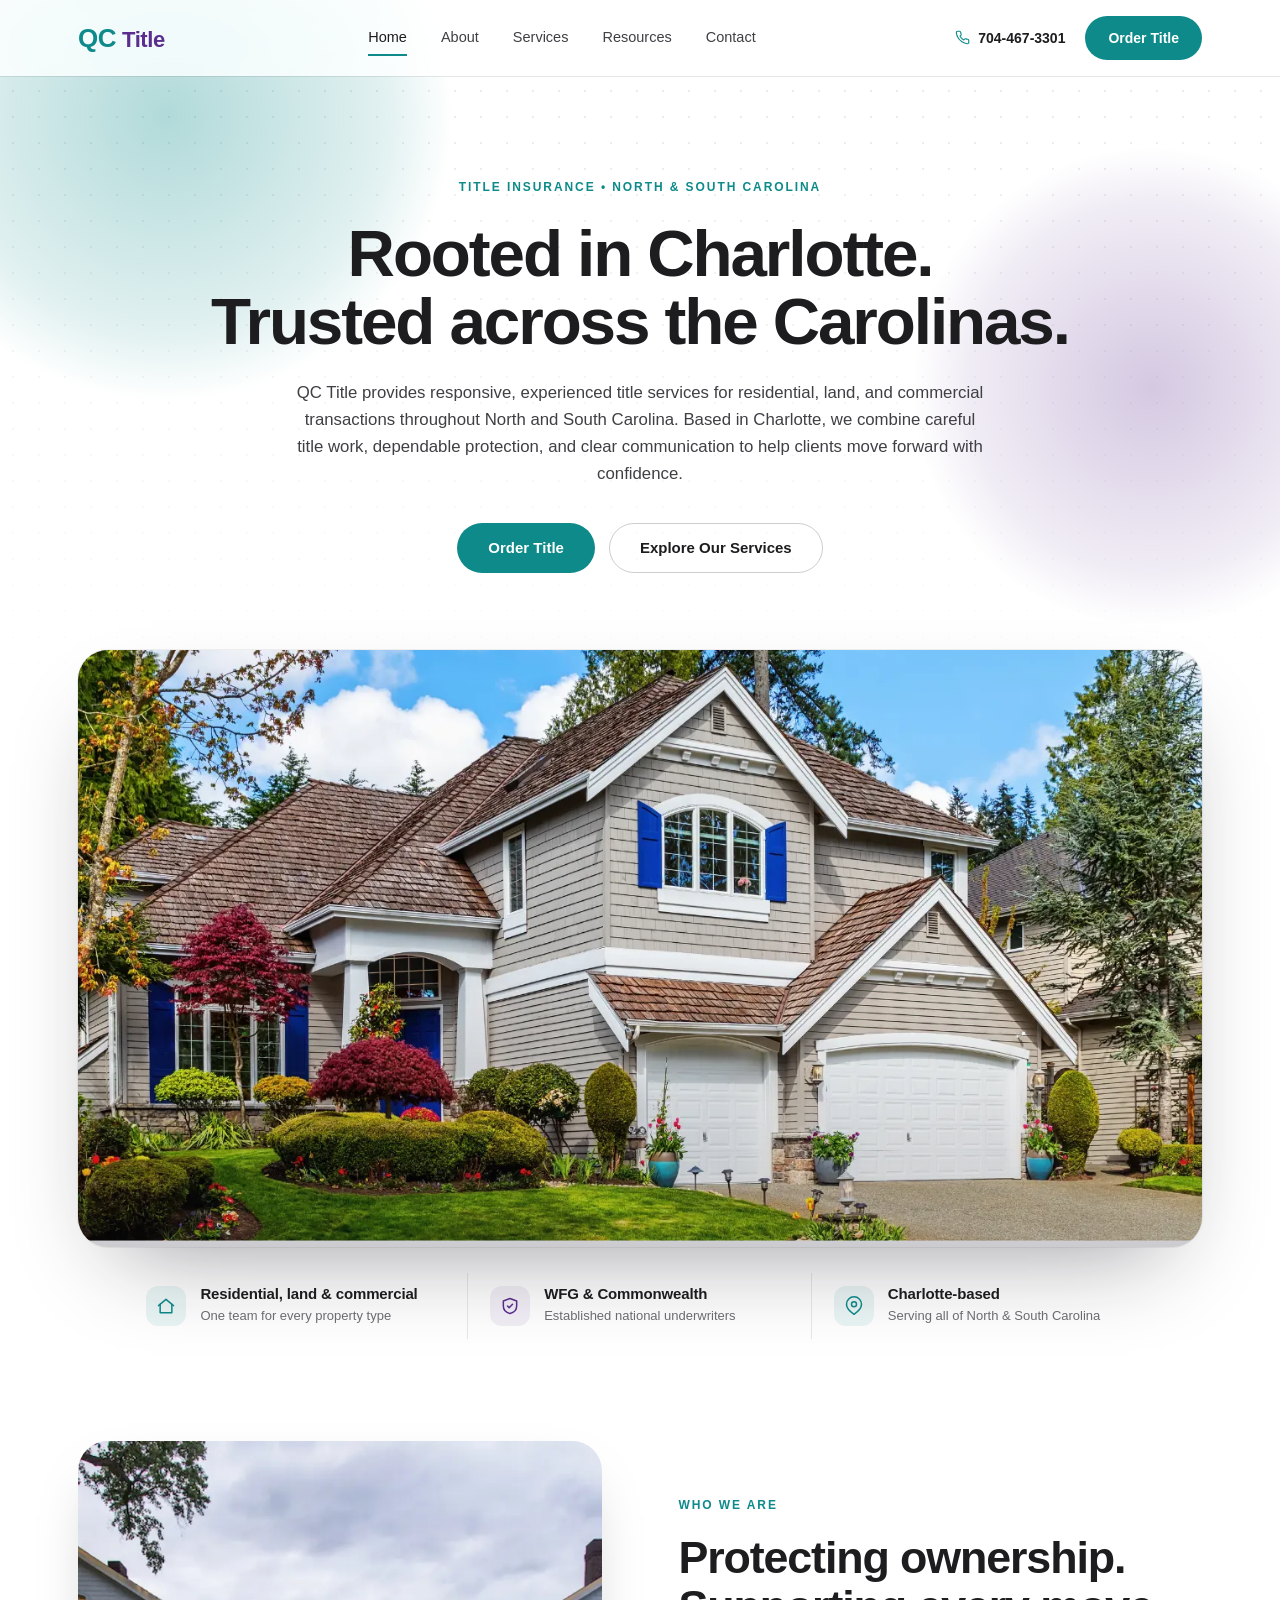
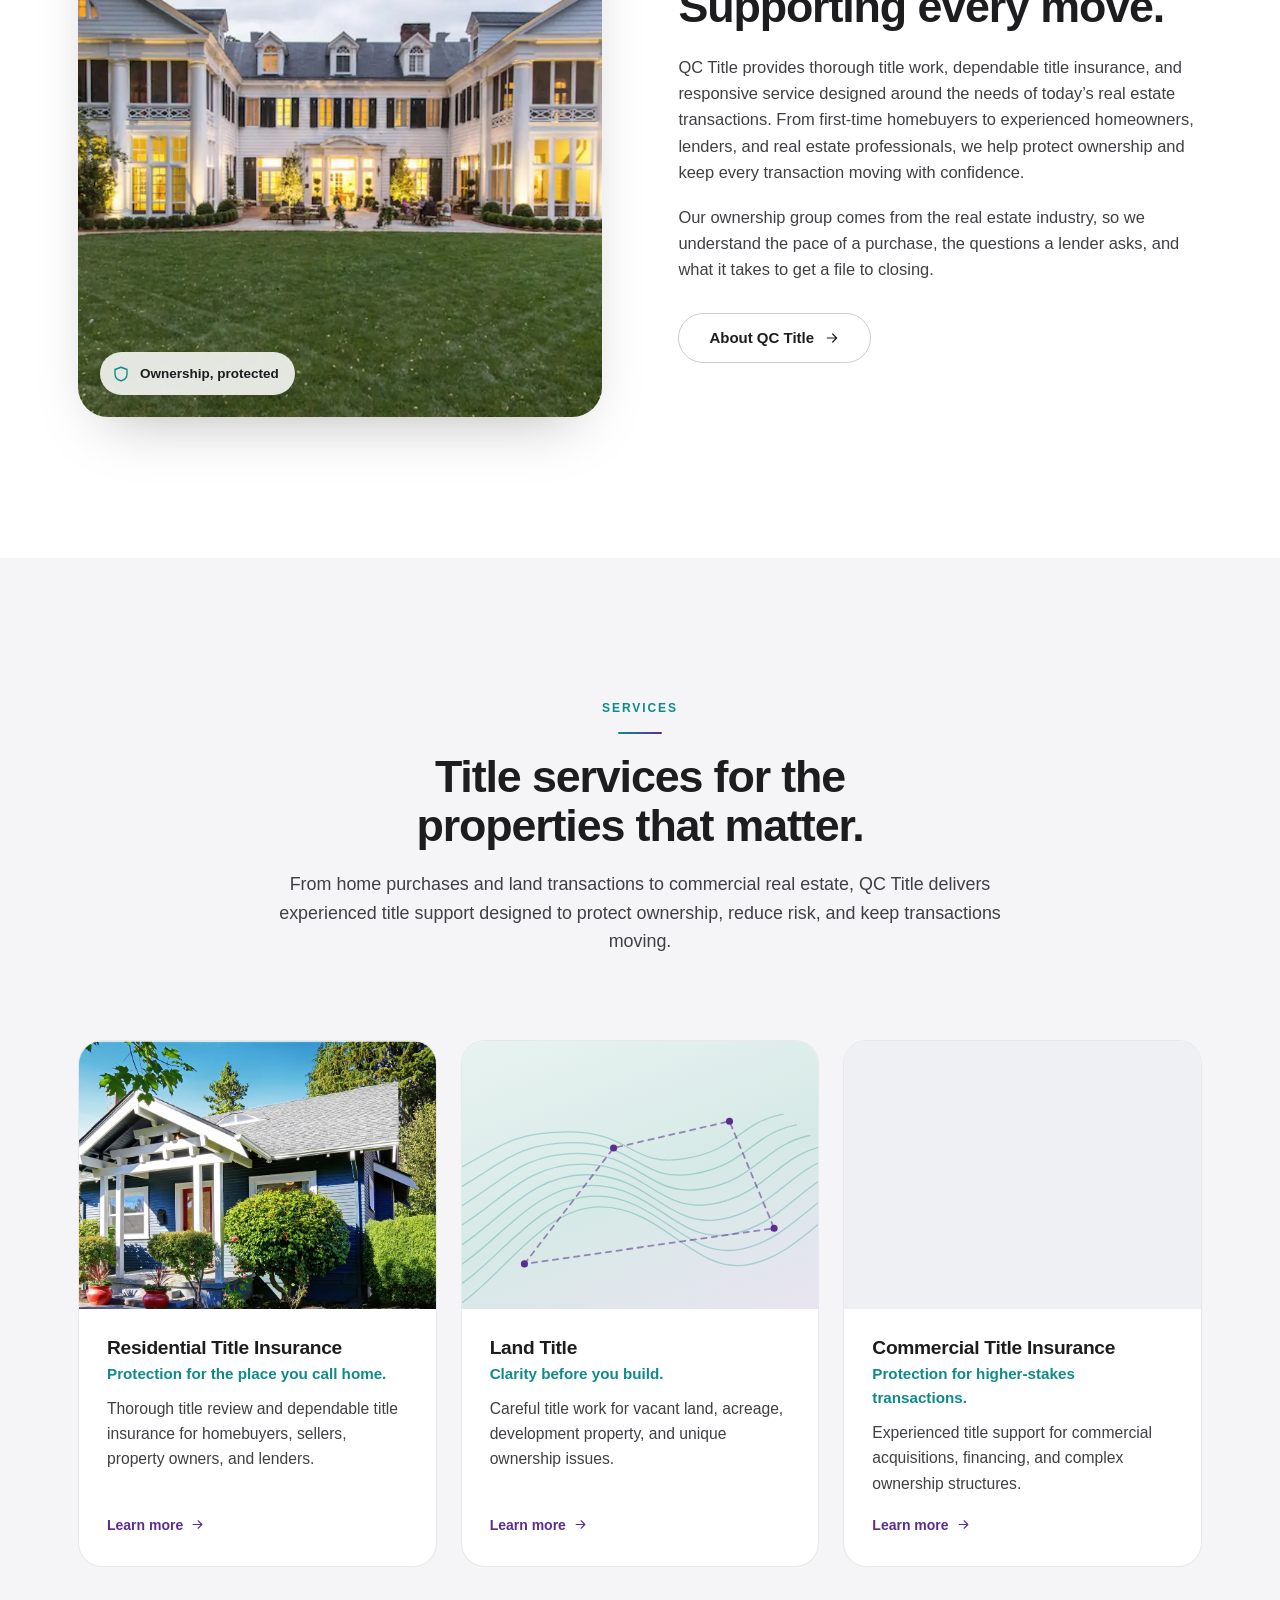
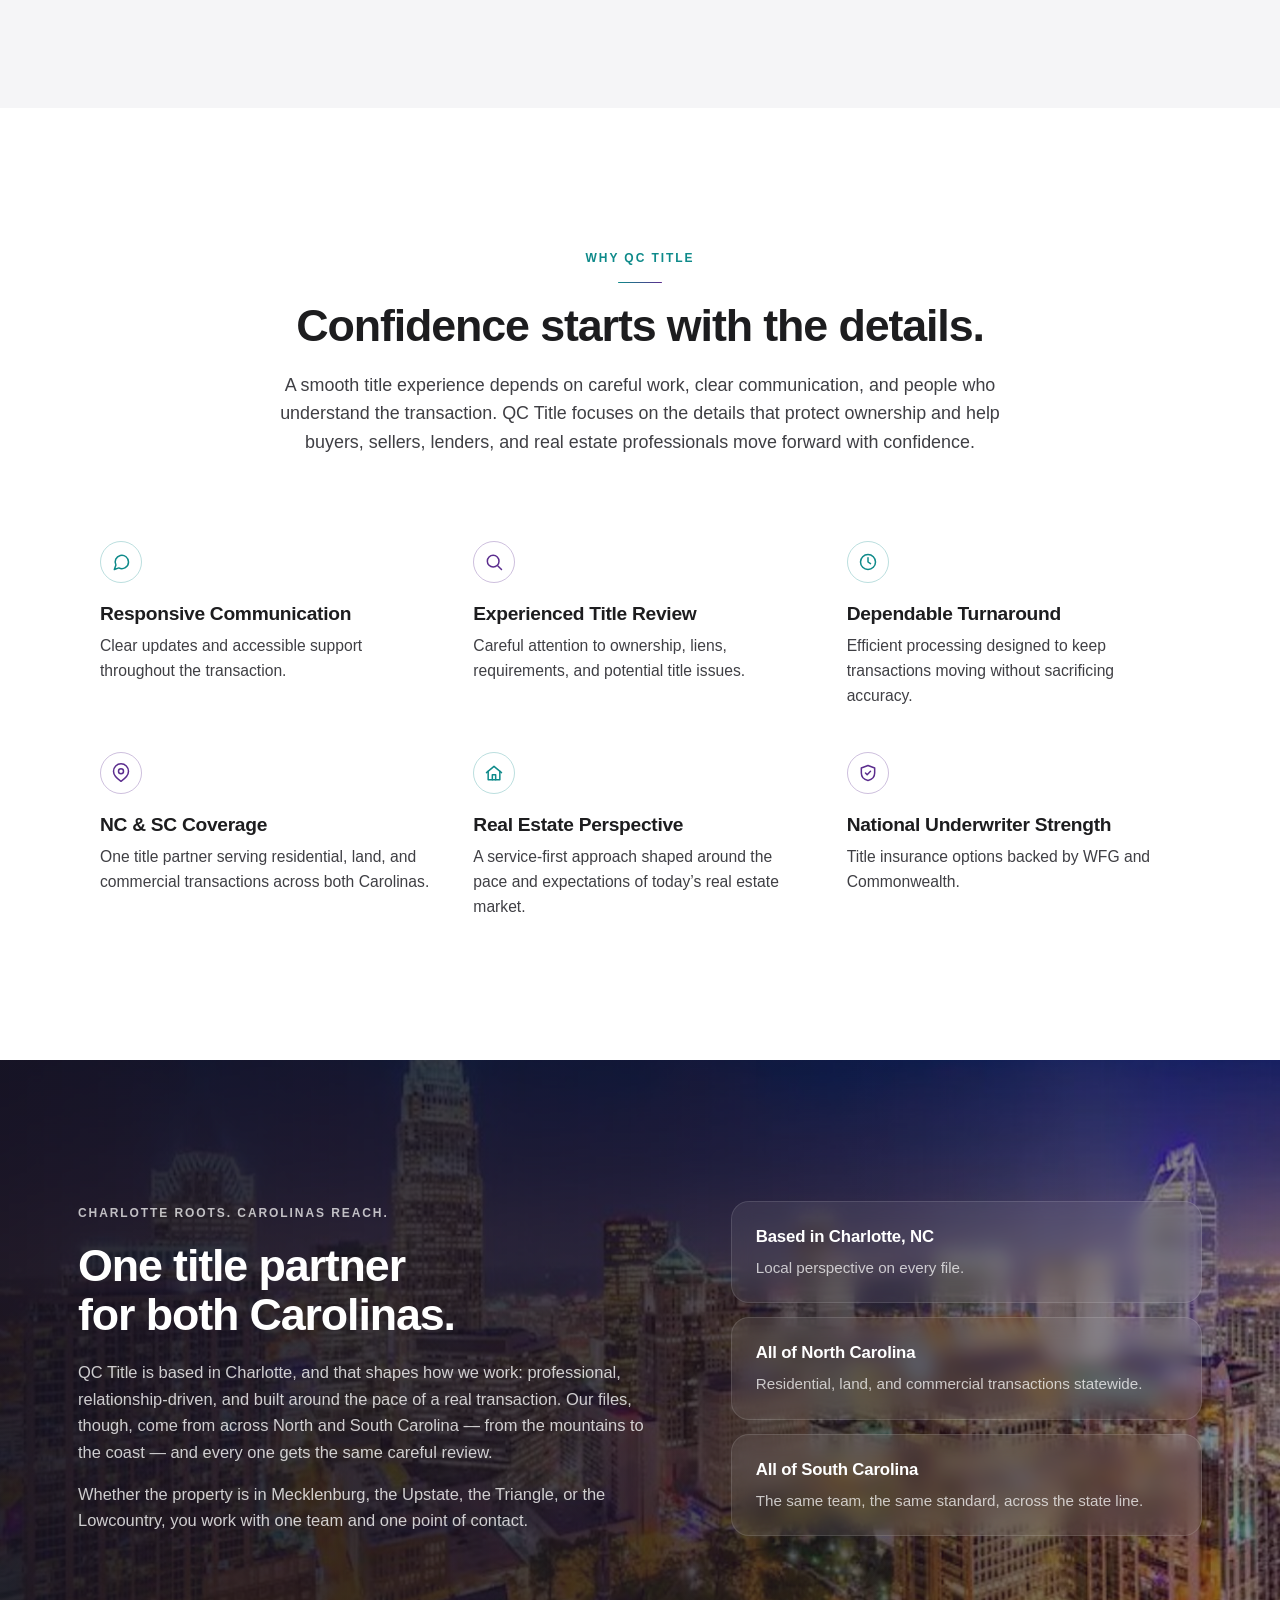
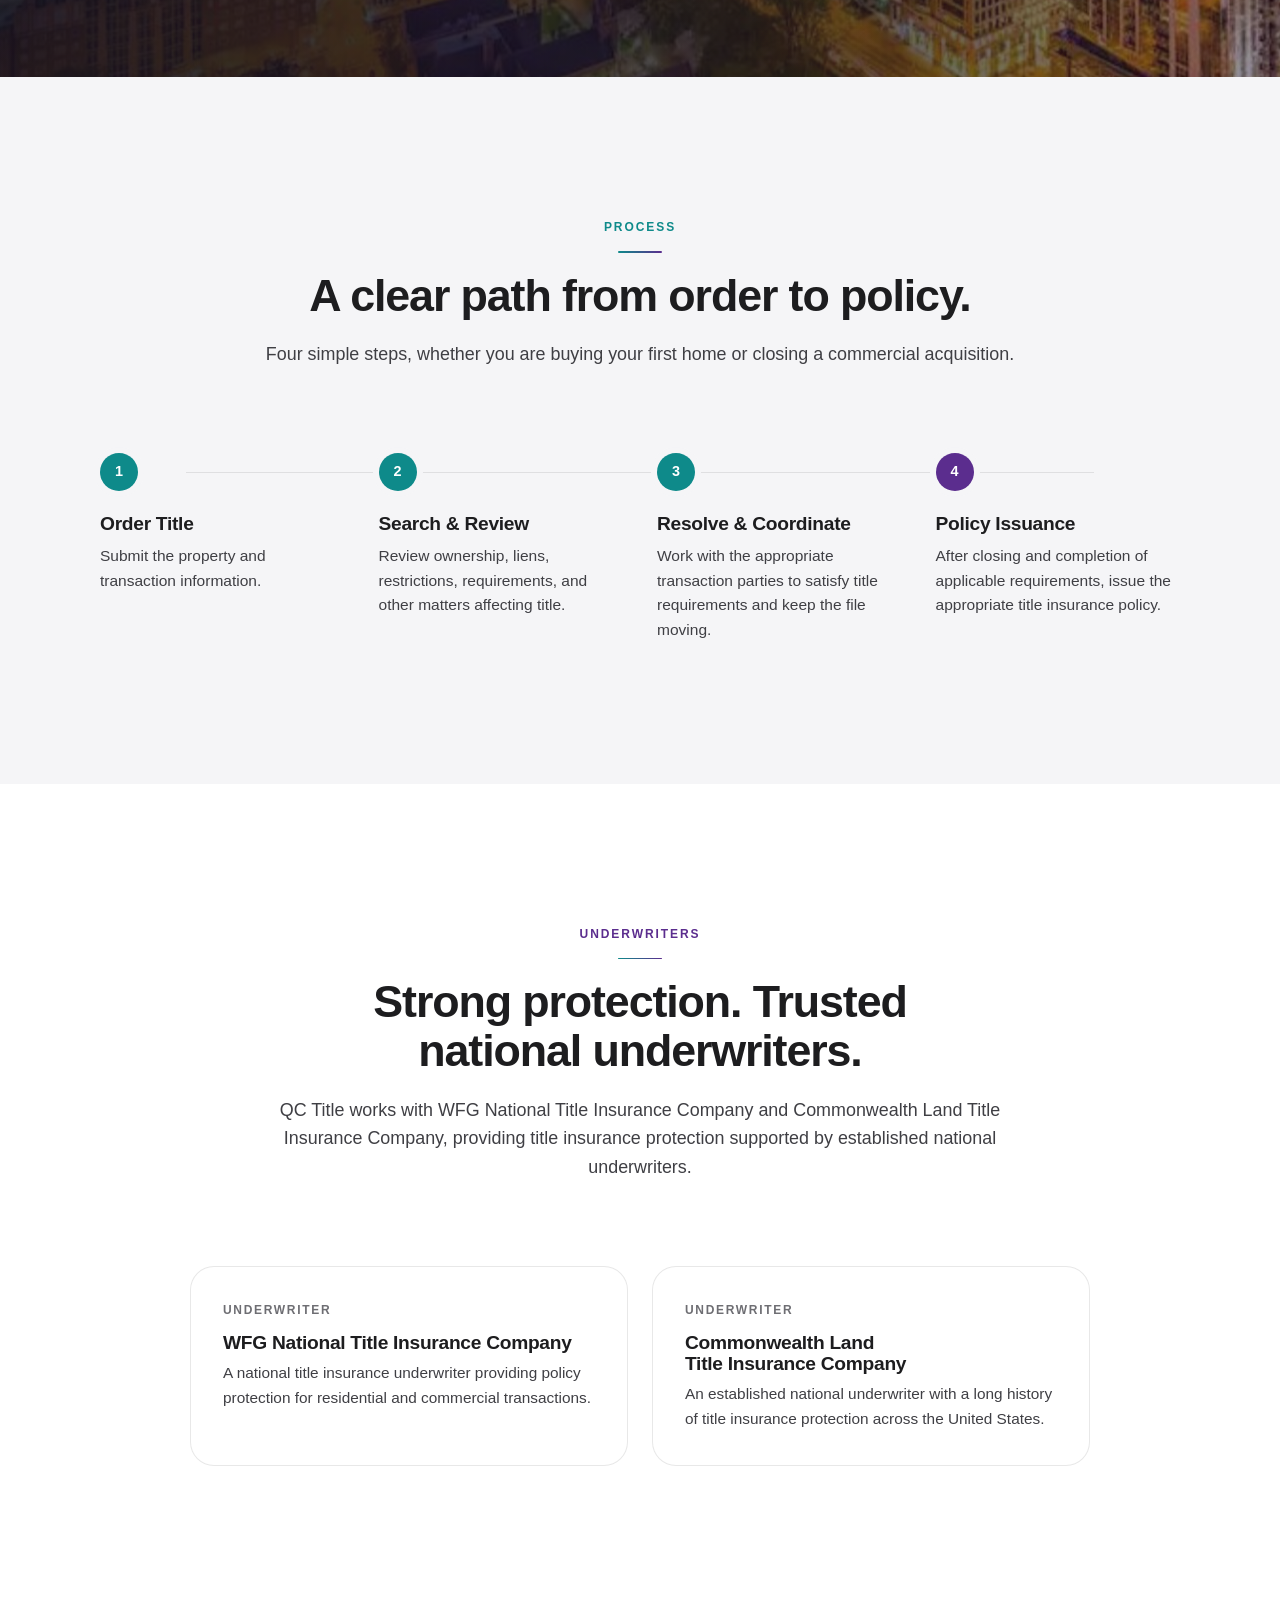
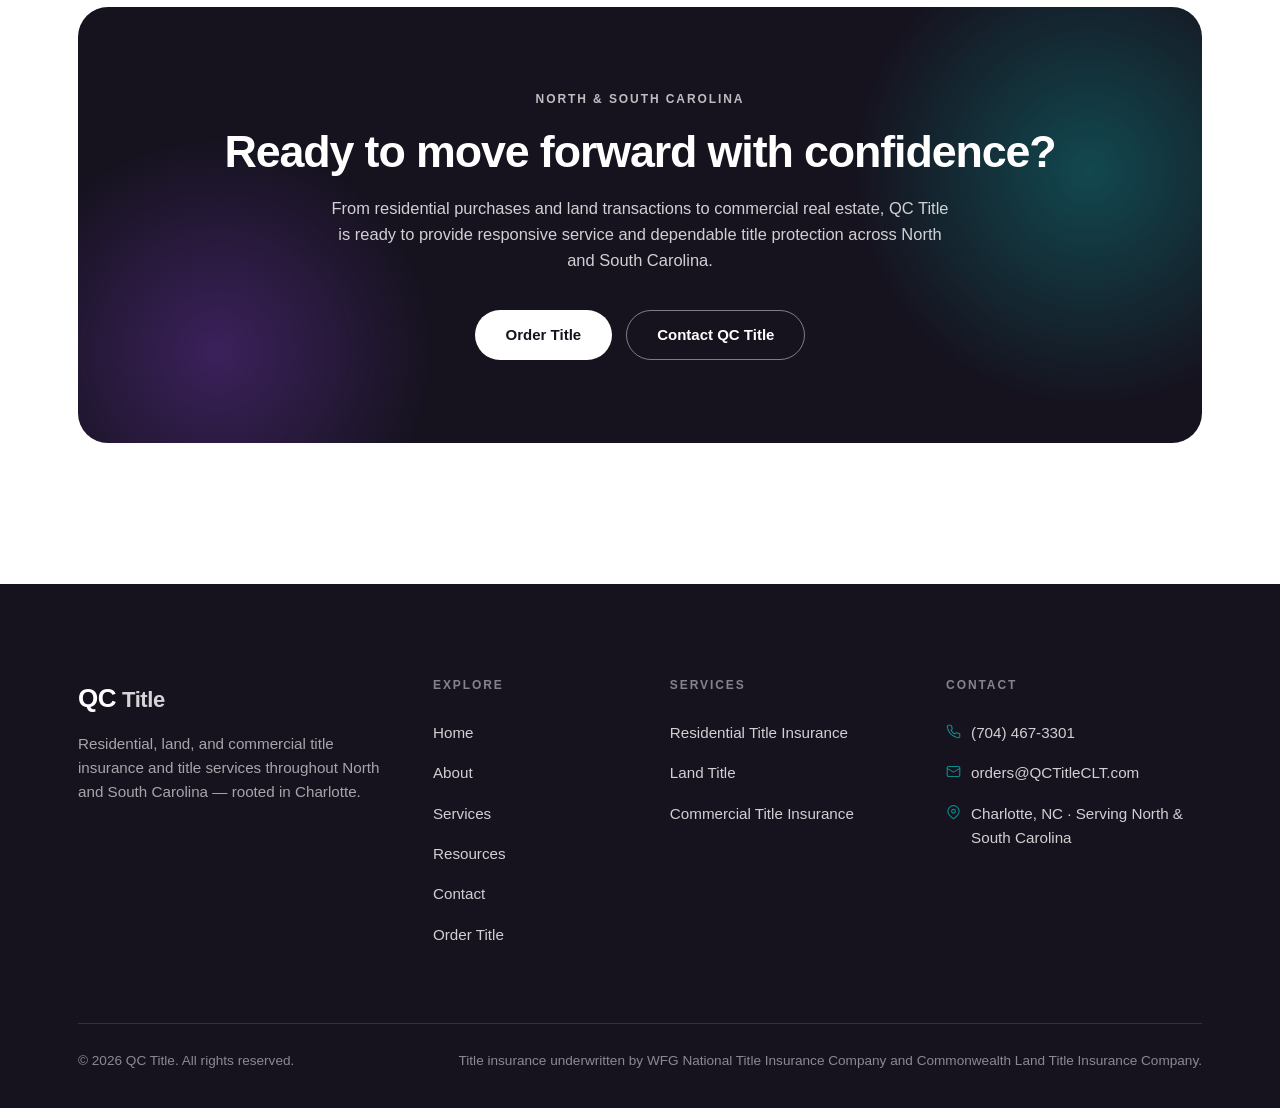
==== commit 4a661c67: "Hero, mobile pass, motion, cache-busting" ====
--- a/index.html
+++ b/index.html
@@ -17,7 +17,7 @@
 <link rel="icon" href="assets/img/favicon.ico" sizes="any" />
 <link rel="icon" type="image/png" href="assets/img/icon-32.png" sizes="32x32" />
 <link rel="apple-touch-icon" href="assets/img/icon-180.png" />
-<link rel="stylesheet" href="assets/css/style.css" />
+<link rel="stylesheet" href="assets/css/style.css?v=b6e47563" />
 </head>
 <body>
 
@@ -65,6 +65,7 @@
     </div>
     <div class="hero__frame" data-reveal>
       <div class="hero__media">
+        <span class="sheen" aria-hidden="true"></span>
         <picture>
           <source srcset="assets/img/hero.webp" type="image/webp" />
           <img src="assets/img/hero.jpg" alt="Refined two-story home with blue shutters and a manicured front yard" width="1366" height="768" fetchpriority="high" />
@@ -220,6 +221,7 @@
 
 <!-- CHARLOTTE ROOTS -->
 <section class="section band band--photo">
+  <span class="sheen" aria-hidden="true"></span>
   <div class="wrap">
     <div class="band__grid">
       <div data-reveal>
@@ -296,6 +298,7 @@
 <section class="section section--cta">
   <div class="wrap">
     <div class="cta-card" data-reveal>
+      <span class="sheen" aria-hidden="true"></span>
       <span class="eyebrow eyebrow--light">North &amp; South Carolina</span>
       <h2>Ready to move forward with confidence?</h2>
       <p>From residential purchases and land transactions to commercial real estate, QC Title is ready to provide responsive service and dependable title protection across North and South Carolina.</p>
@@ -369,6 +372,6 @@
 }
 </script>
 
-<script src="assets/js/main.js"></script>
+<script src="assets/js/main.js?v=4534ad5b"></script>
 </body>
 </html>
--- a/assets/css/style.css
+++ b/assets/css/style.css
@@ -84,20 +84,20 @@
 }
 .orb {
   position: absolute; border-radius: 50%; will-change: transform;
-  animation: orb-drift 26s ease-in-out infinite alternate;
+  animation: orb-drift 18s ease-in-out infinite alternate;
 }
 .orb--teal   { width: 62vw; height: 62vw; max-width: 900px; max-height: 900px; left: -18vw; top: -22vw;
-  background: radial-gradient(closest-side, rgba(14,138,138,.22), rgba(14,138,138,.08) 55%, transparent 72%); }
+  background: radial-gradient(closest-side, rgba(14,138,138,.32), rgba(14,138,138,.12) 55%, transparent 72%); }
 .orb--purple { width: 52vw; height: 52vw; max-width: 780px; max-height: 780px; right: -16vw; top: 6vh;
-  background: radial-gradient(closest-side, rgba(91,45,142,.18), rgba(91,45,142,.06) 55%, transparent 72%);
-  animation-duration: 32s; animation-delay: -9s; }
+  background: radial-gradient(closest-side, rgba(91,45,142,.26), rgba(91,45,142,.09) 55%, transparent 72%);
+  animation-duration: 22s; animation-delay: -7s; }
 .orb--mist   { width: 48vw; height: 48vw; max-width: 720px; max-height: 720px; left: 28vw; bottom: -30vw;
-  background: radial-gradient(closest-side, rgba(14,138,138,.12), rgba(91,45,142,.06) 50%, transparent 72%);
-  animation-duration: 38s; animation-delay: -18s; }
+  background: radial-gradient(closest-side, rgba(14,138,138,.18), rgba(91,45,142,.10) 50%, transparent 72%);
+  animation-duration: 26s; animation-delay: -13s; }
 @keyframes orb-drift {
   0%   { transform: translate3d(0, 0, 0) scale(1); }
-  50%  { transform: translate3d(6vw, 4vh, 0) scale(1.06); }
-  100% { transform: translate3d(-4vw, 7vh, 0) scale(.97); }
+  50%  { transform: translate3d(10vw, 8vh, 0) scale(1.1); }
+  100% { transform: translate3d(-8vw, 14vh, 0) scale(.94); }
 }
 body > main, body > footer { position: relative; z-index: 1; }
 .band-soft { background: rgba(245,245,247,.72); }
@@ -349,6 +349,19 @@
 }
 .subhero__bg { position: absolute; inset: 0; z-index: 0; }
 .subhero__bg picture, .subhero__bg img { width: 100%; height: 100%; object-fit: cover; object-position: center 45%; }
+.subhero__bg img { transform-origin: 50% 40%; animation: kenburns 28s ease-in-out infinite alternate; will-change: transform; }
+@keyframes kenburns { from { transform: scale(1.02) translate3d(0,0,0); } to { transform: scale(1.12) translate3d(-1.5%, 1.5%, 0); } }
+.subhero .sheen, .hero__media .sheen, .band .sheen, .cta-card .sheen {
+  position: absolute; inset: 0; z-index: 1; pointer-events: none; overflow: hidden;
+}
+.sheen::before {
+  content: ""; position: absolute; top: -20%; bottom: -20%; left: -60%; width: 45%;
+  background: linear-gradient(100deg, transparent 0%, rgba(255,255,255,.05) 35%, rgba(255,255,255,.14) 50%, rgba(255,255,255,.05) 65%, transparent 100%);
+  transform: skewX(-14deg); animation: sheen-sweep 11s ease-in-out infinite;
+}
+.hero__media .sheen::before { animation-duration: 13s; animation-delay: 2.6s; }
+.cta-card .sheen::before { animation-delay: 4s; }
+@keyframes sheen-sweep { 0% { left: -60%; } 55% { left: 130%; } 100% { left: 130%; } }
 .subhero__bg::after {
   content: ""; position: absolute; inset: 0;
   background:
@@ -489,7 +502,7 @@
 .svc-detail .split__body h2 { margin-bottom: 8px; }
 .svc-detail .lede { font-size: 1.15rem; font-weight: 600; color: var(--teal); margin-bottom: 20px; }
 .svc-detail--purple .lede { color: var(--purple); }
-.subnav { display: flex; flex-wrap: wrap; gap: 10px; justify-content: center; margin-top: 30px; }
+.subnav { display: flex; flex-wrap: wrap; gap: 10px; justify-content: flex-start; margin-top: 30px; }
 .subnav a { padding: 10px 18px; border-radius: 999px; border: 1px solid rgba(255,255,255,.35); color: #fff; font-size: 14px; font-weight: 600; transition: background .2s; }
 .subnav a:hover { background: rgba(255,255,255,.14); }
 
@@ -566,6 +579,8 @@
   background: radial-gradient(closest-side, rgba(91,45,142,.55), transparent 70%); pointer-events: none;
 }
 .cta-card > * { position: relative; z-index: 1; }
+.cta-card .sheen { z-index: 0; }
+.band .sheen { z-index: 2; }
 .cta-card h2 { color: #fff; margin-bottom: 18px; }
 .cta-card p { color: rgba(255,255,255,0.80); max-width: 620px; margin: 0 auto 36px; }
 .cta-actions { display: flex; gap: 14px; justify-content: center; flex-wrap: wrap; }
@@ -650,7 +665,7 @@
 [data-reveal].in { opacity: 1; transform: none; }
 @media (prefers-reduced-motion: reduce) {
   [data-reveal] { opacity: 1 !important; transform: none !important; }
-  .float, .orb, .cta-card::before, .cta-card::after, .band--photo::before, .hero__media img { animation: none !important; }
+  .float, .orb, .cta-card::before, .cta-card::after, .band--photo::before, .hero__media img, .subhero__bg img, .sheen::before { animation: none !important; }
   .hero__media img { transform: none !important; }
   html { scroll-behavior: auto; }
 }
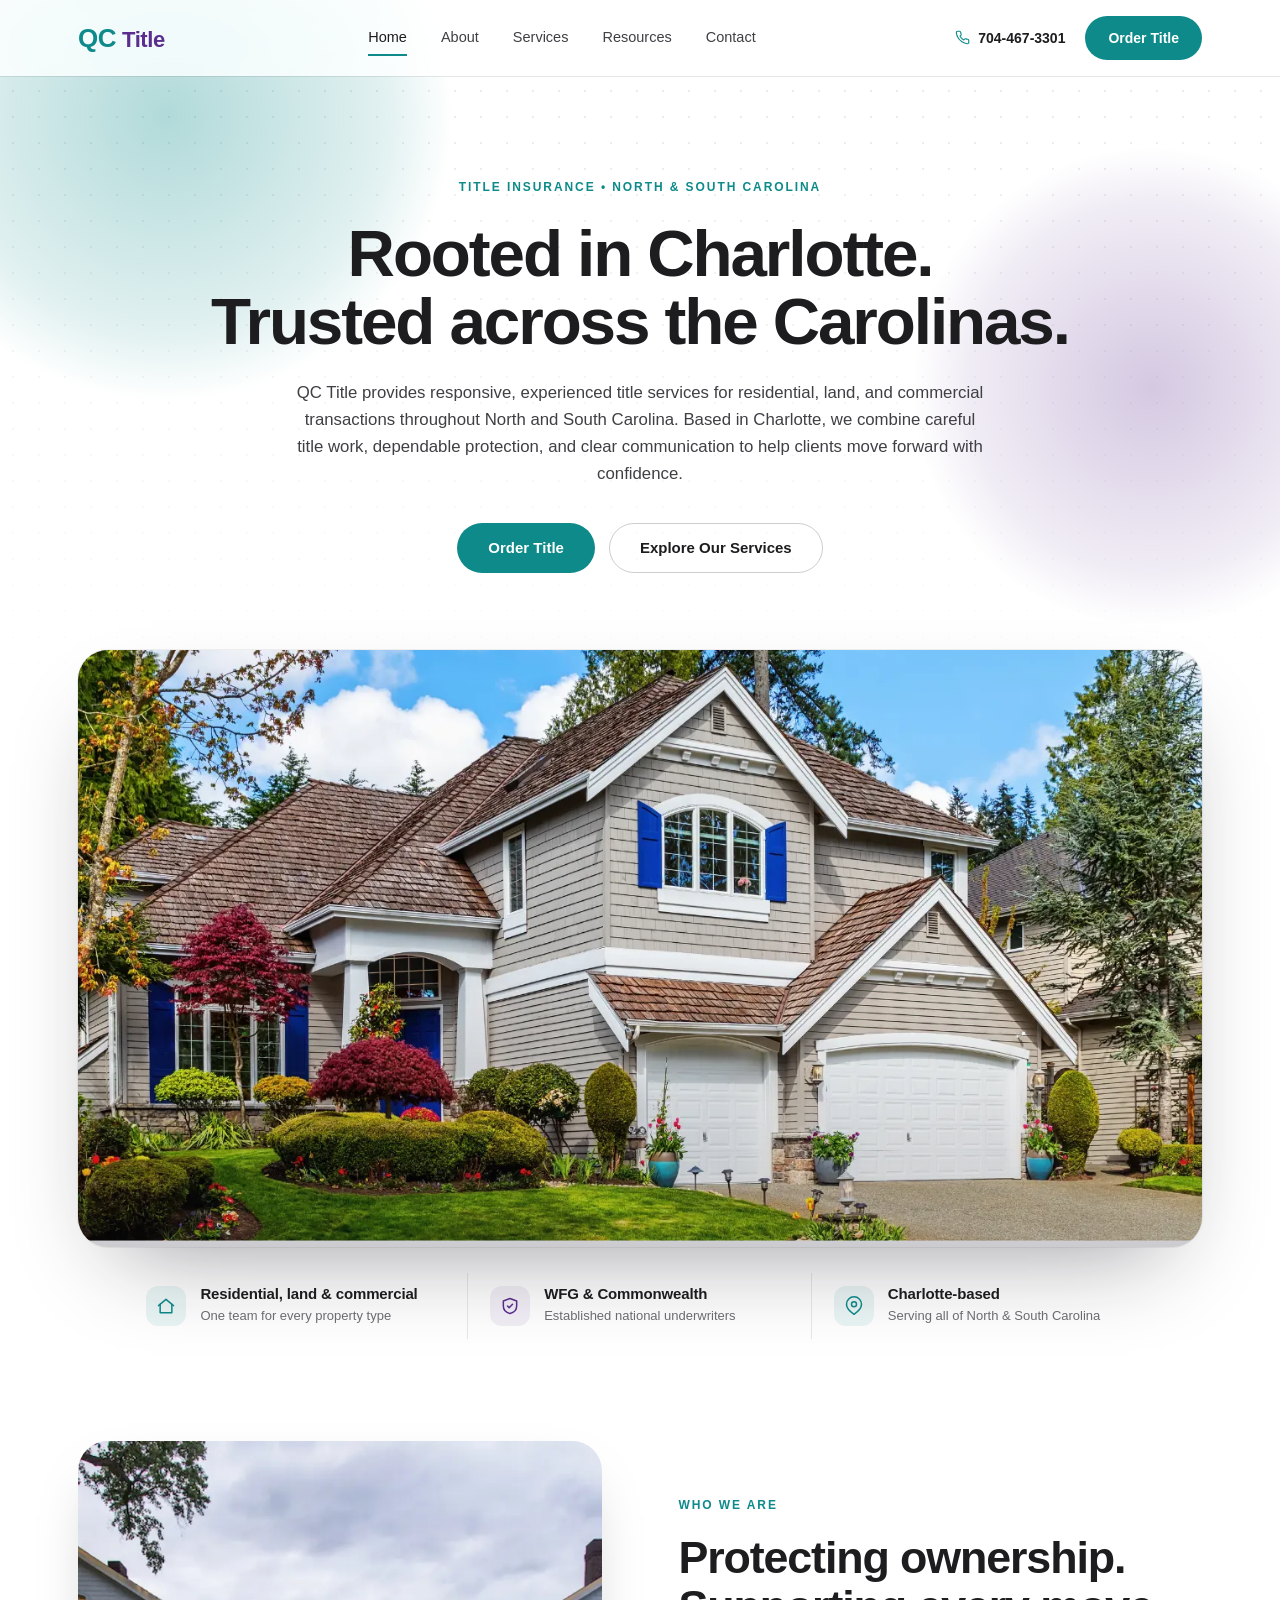
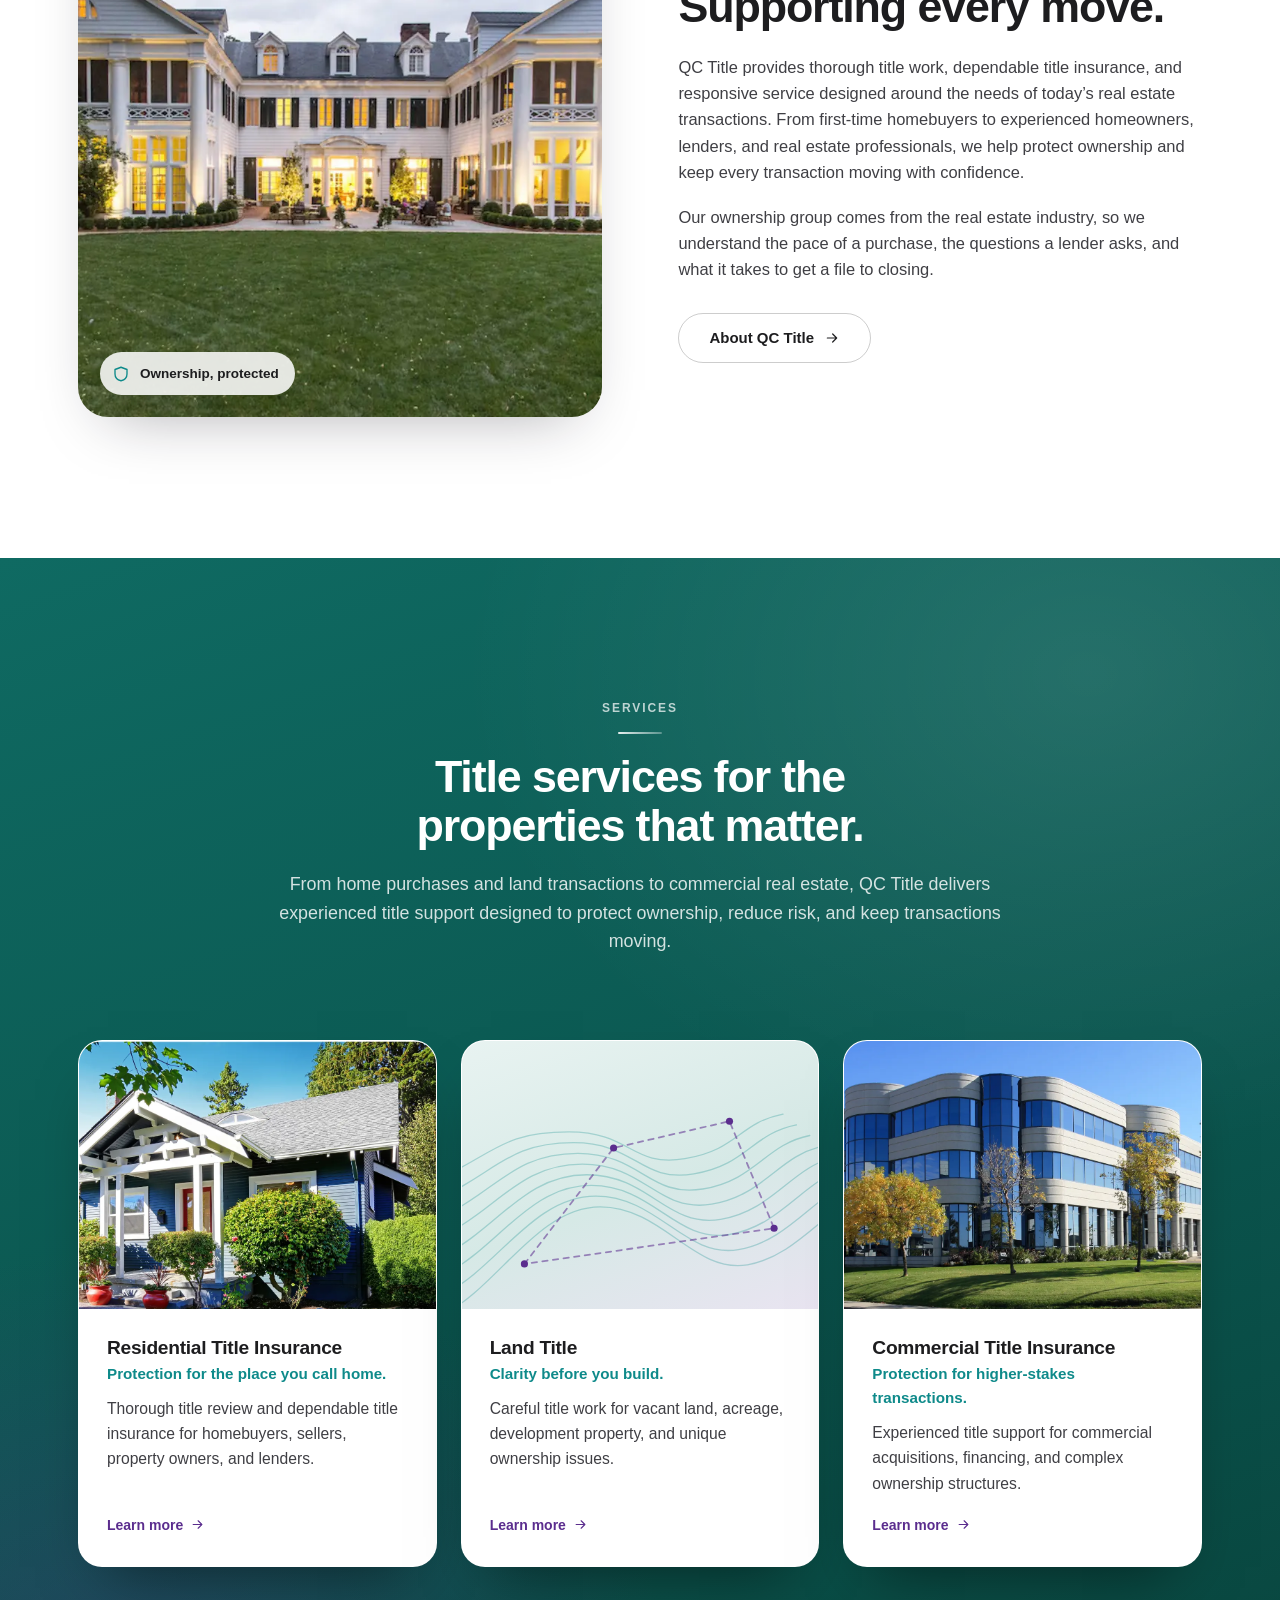
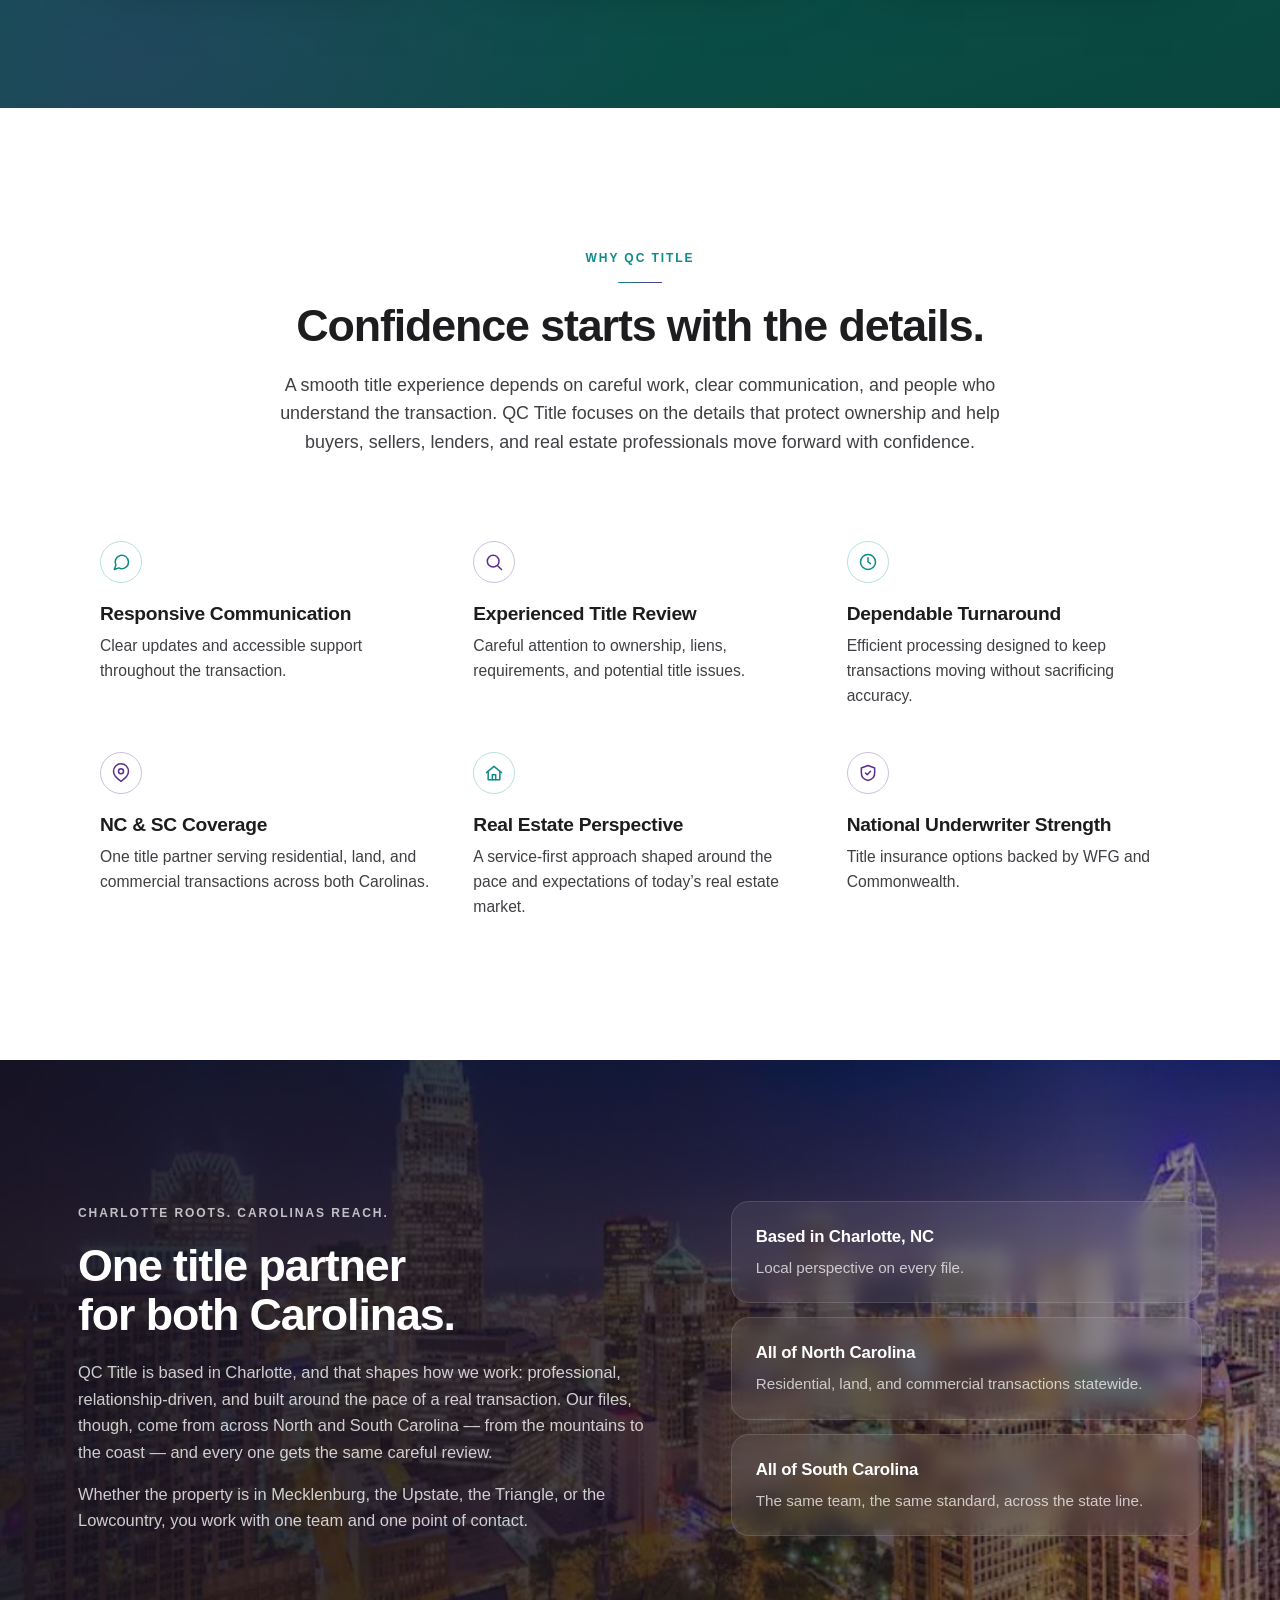
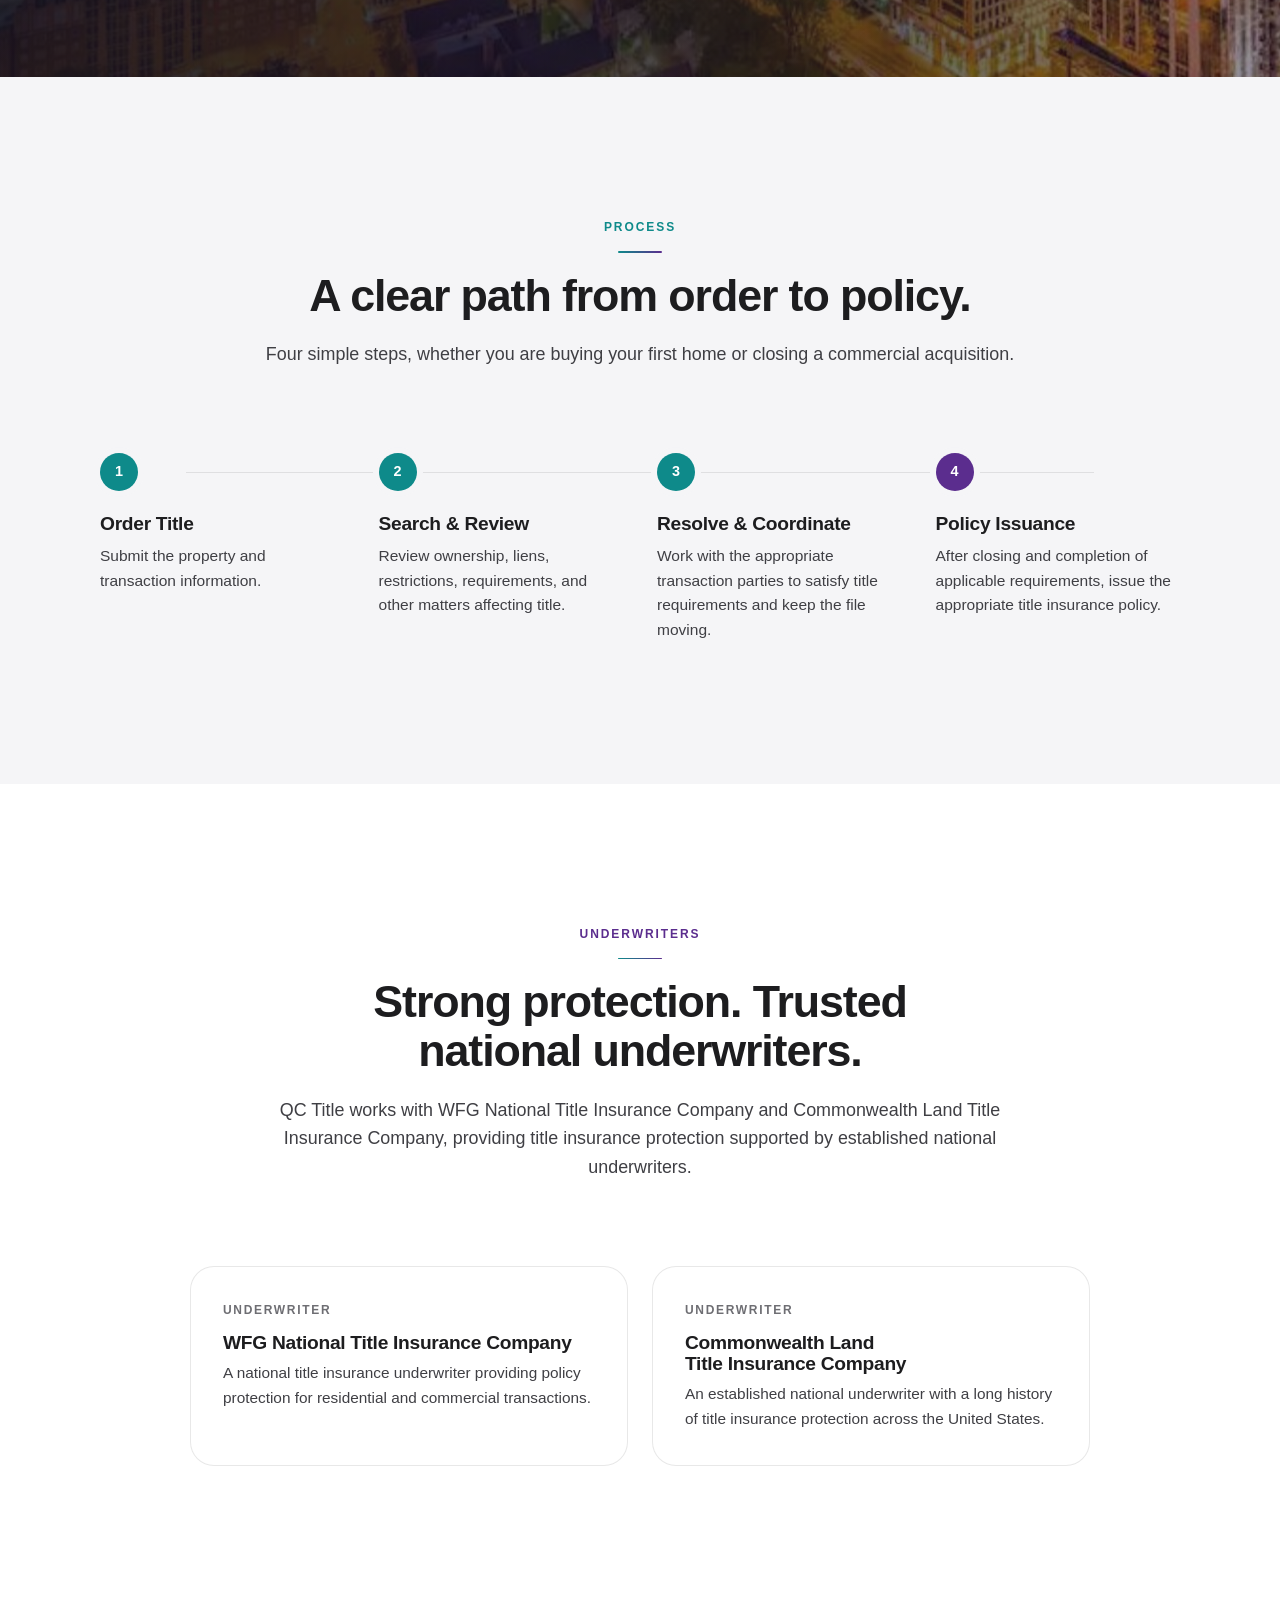
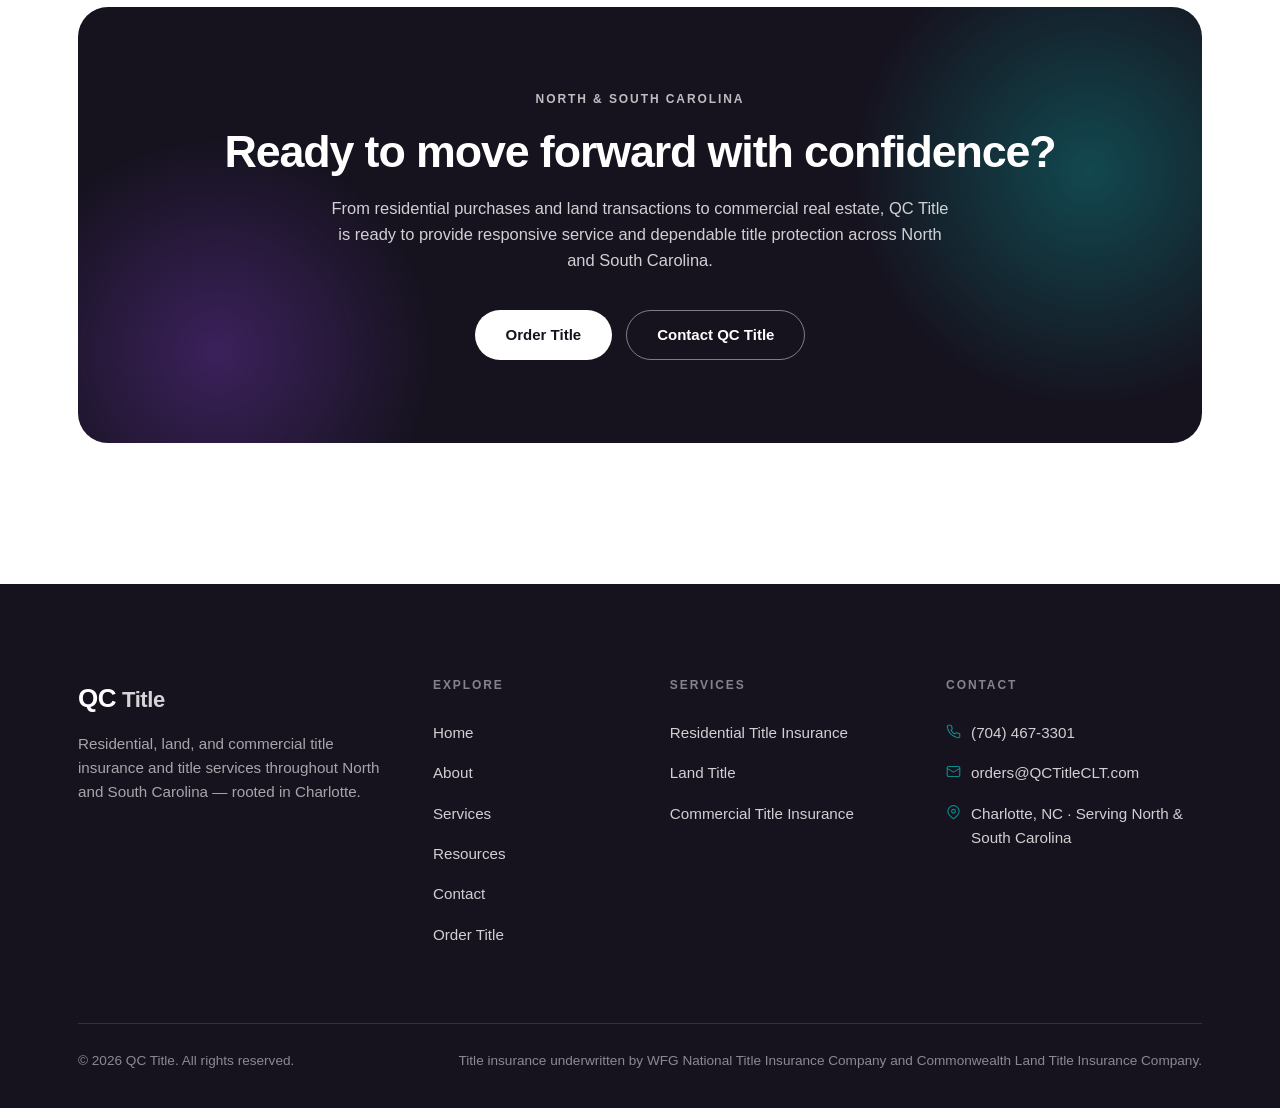
==== commit 6be49934: "Hero, mobile, motion, green services band" ====
--- a/index.html
+++ b/index.html
@@ -17,7 +17,7 @@
 <link rel="icon" href="assets/img/favicon.ico" sizes="any" />
 <link rel="icon" type="image/png" href="assets/img/icon-32.png" sizes="32x32" />
 <link rel="apple-touch-icon" href="assets/img/icon-180.png" />
-<link rel="stylesheet" href="assets/css/style.css?v=b6e47563" />
+<link rel="stylesheet" href="assets/css/style.css?v=9054342e" />
 </head>
 <body>
 
@@ -114,7 +114,7 @@
 </section>
 
 <!-- SERVICES -->
-<section class="section band-soft">
+<section class="section band-green">
   <div class="wrap">
     <div class="section-head" data-reveal>
       <span class="eyebrow">Services</span>
--- a/assets/css/style.css
+++ b/assets/css/style.css
@@ -543,6 +543,21 @@
 .faq-group { max-width: 820px; margin: clamp(48px, 6vw, 72px) auto 0; }
 .faq-group h2 { font-size: clamp(1.4rem, 2.2vw, 1.8rem); margin-bottom: 8px; }
 .faq-group > p { margin-bottom: 24px; }
+
+/* ---------- Green band (home services) ---------- */
+.band-green {
+  position: relative; overflow: hidden; color: #fff;
+  background:
+    radial-gradient(70% 60% at 85% 10%, rgba(255,255,255,.10), transparent 70%),
+    radial-gradient(60% 50% at 10% 95%, rgba(91,45,142,.28), transparent 70%),
+    linear-gradient(160deg, #0f6a62 0%, #0b5750 55%, #09463f 100%);
+}
+.band-green h2 { color: #fff; }
+.band-green .section-head p { color: rgba(255,255,255,.82); }
+.band-green .eyebrow { color: rgba(255,255,255,.72); }
+.band-green .section-head .eyebrow::after { background: linear-gradient(90deg, rgba(255,255,255,.9), rgba(255,255,255,.3)); }
+.band-green .svc { border-color: rgba(255,255,255,.14); box-shadow: 0 30px 60px -30px rgba(0,0,0,.55); }
+.band-green .svc:hover { box-shadow: 0 40px 70px -30px rgba(0,0,0,.65); }
 
 /* ---------- Dark bands & CTA ---------- */
 .band { position: relative; overflow: hidden; background: var(--night); color: #fff; }
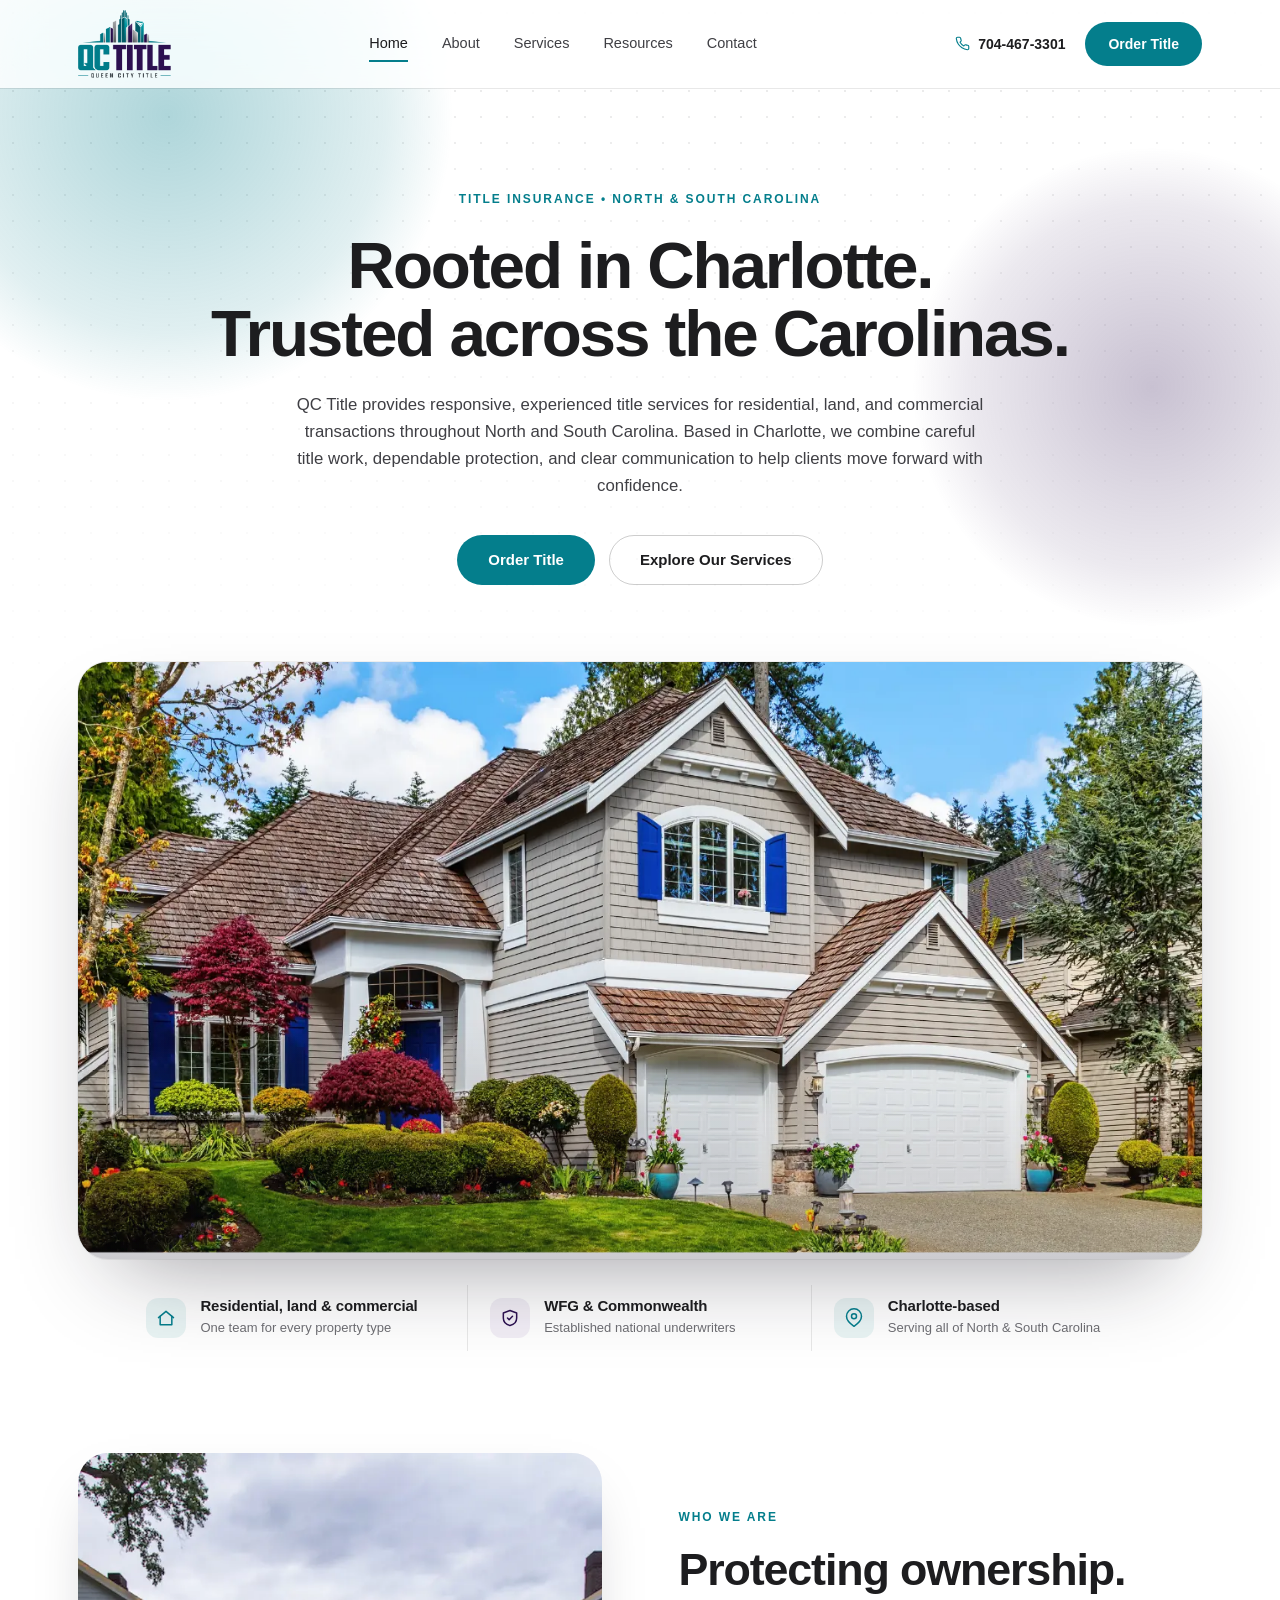
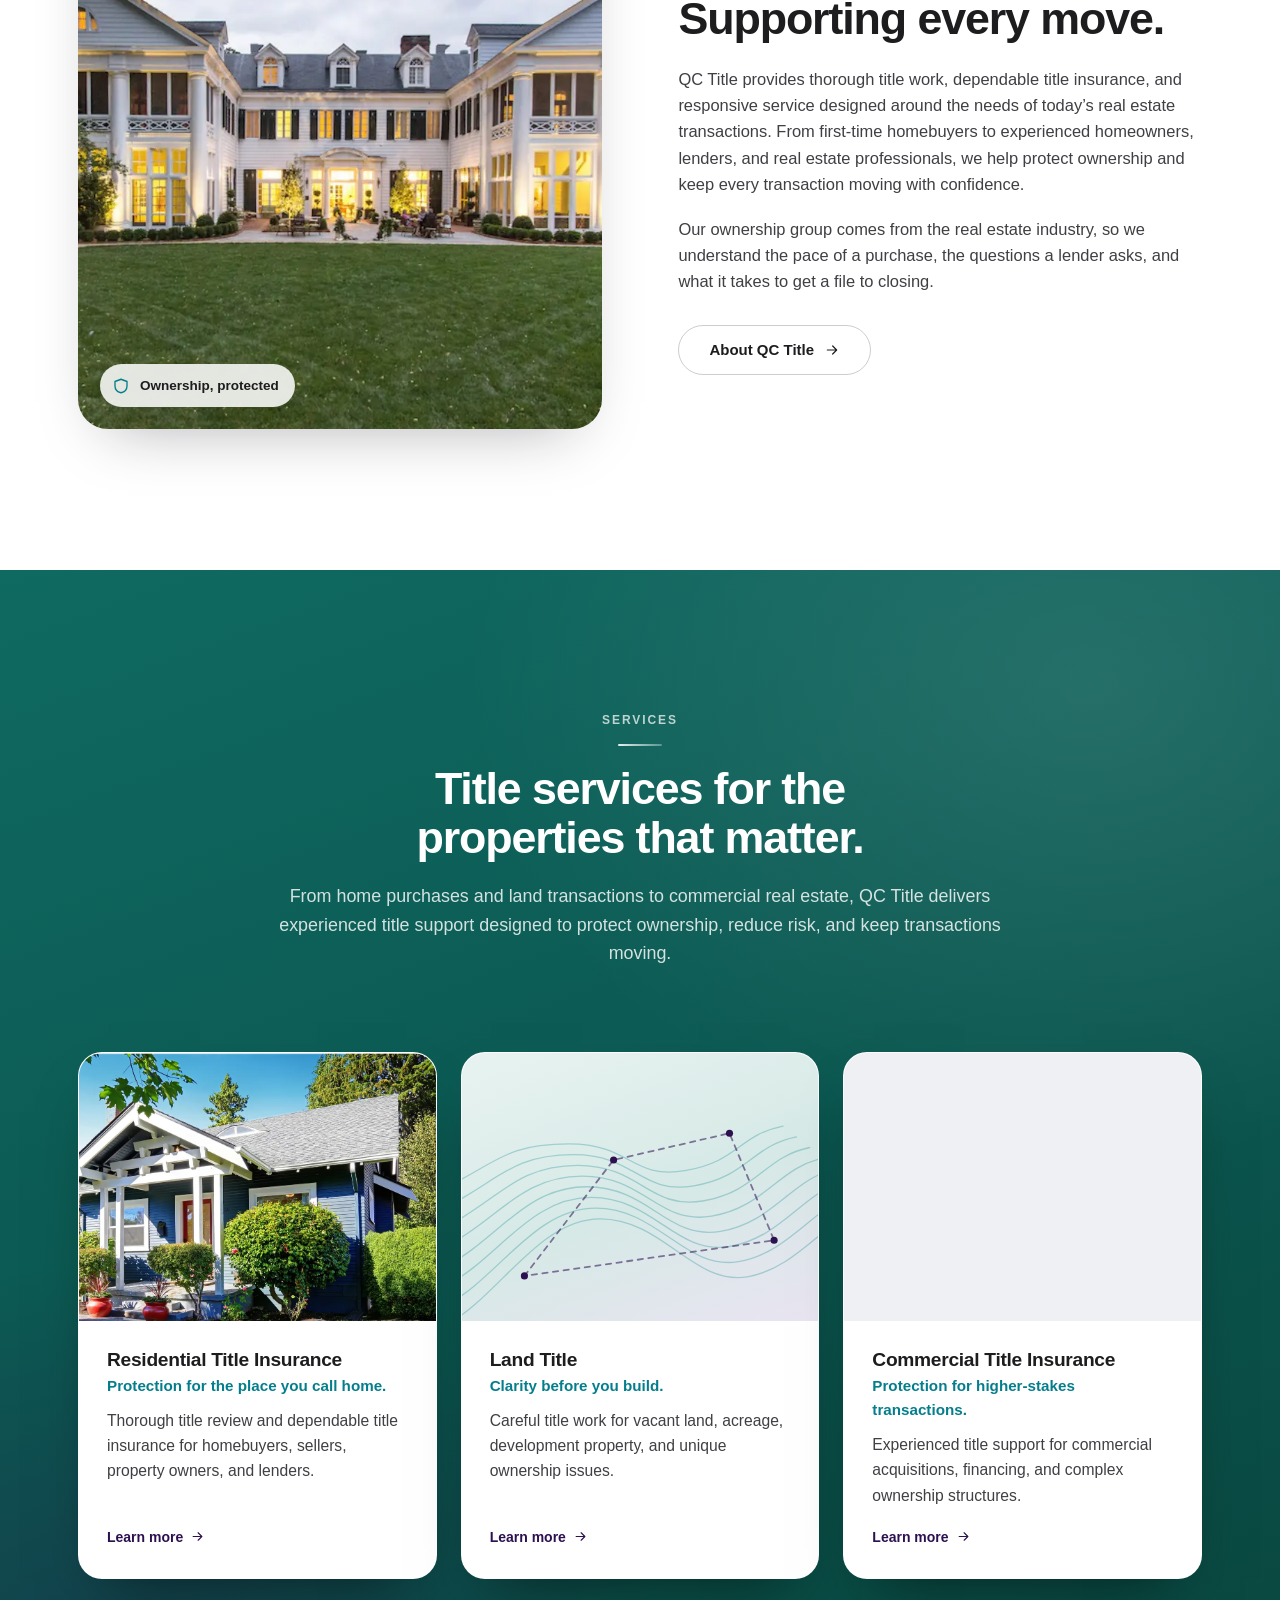
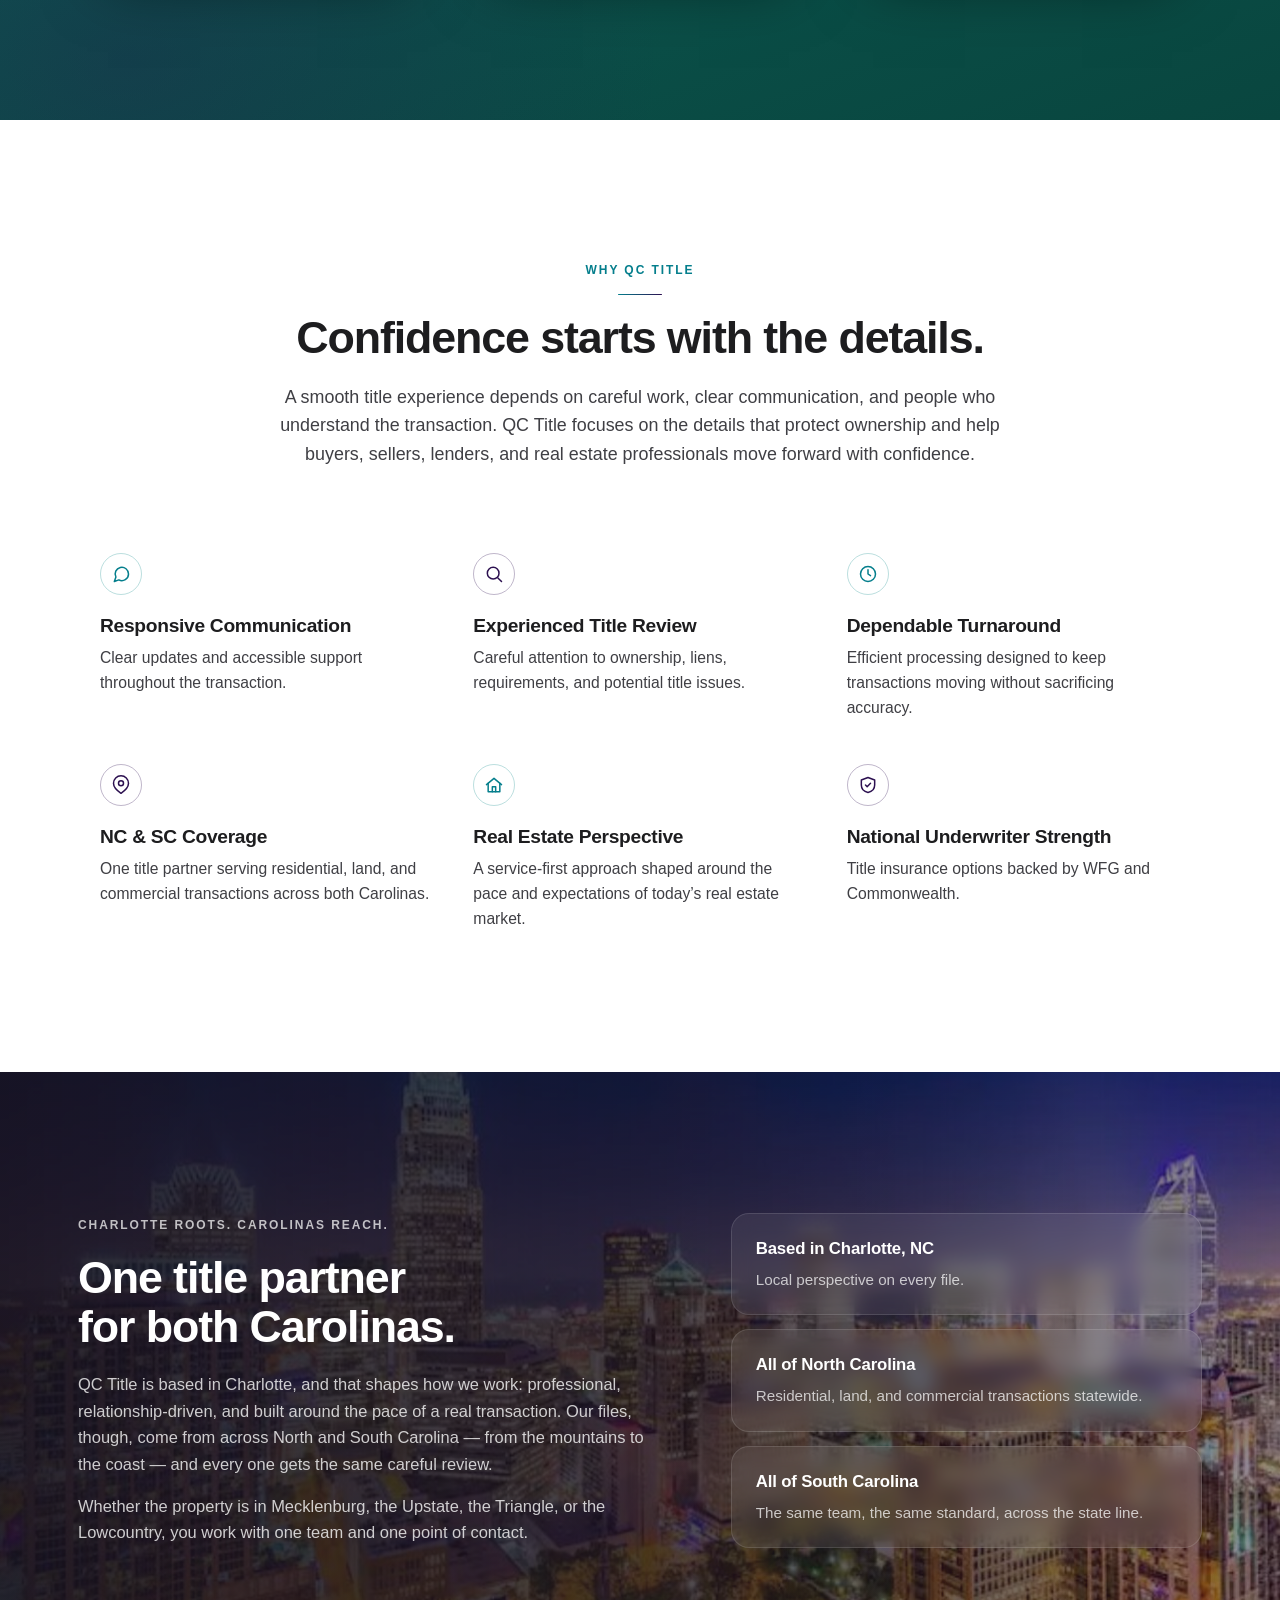
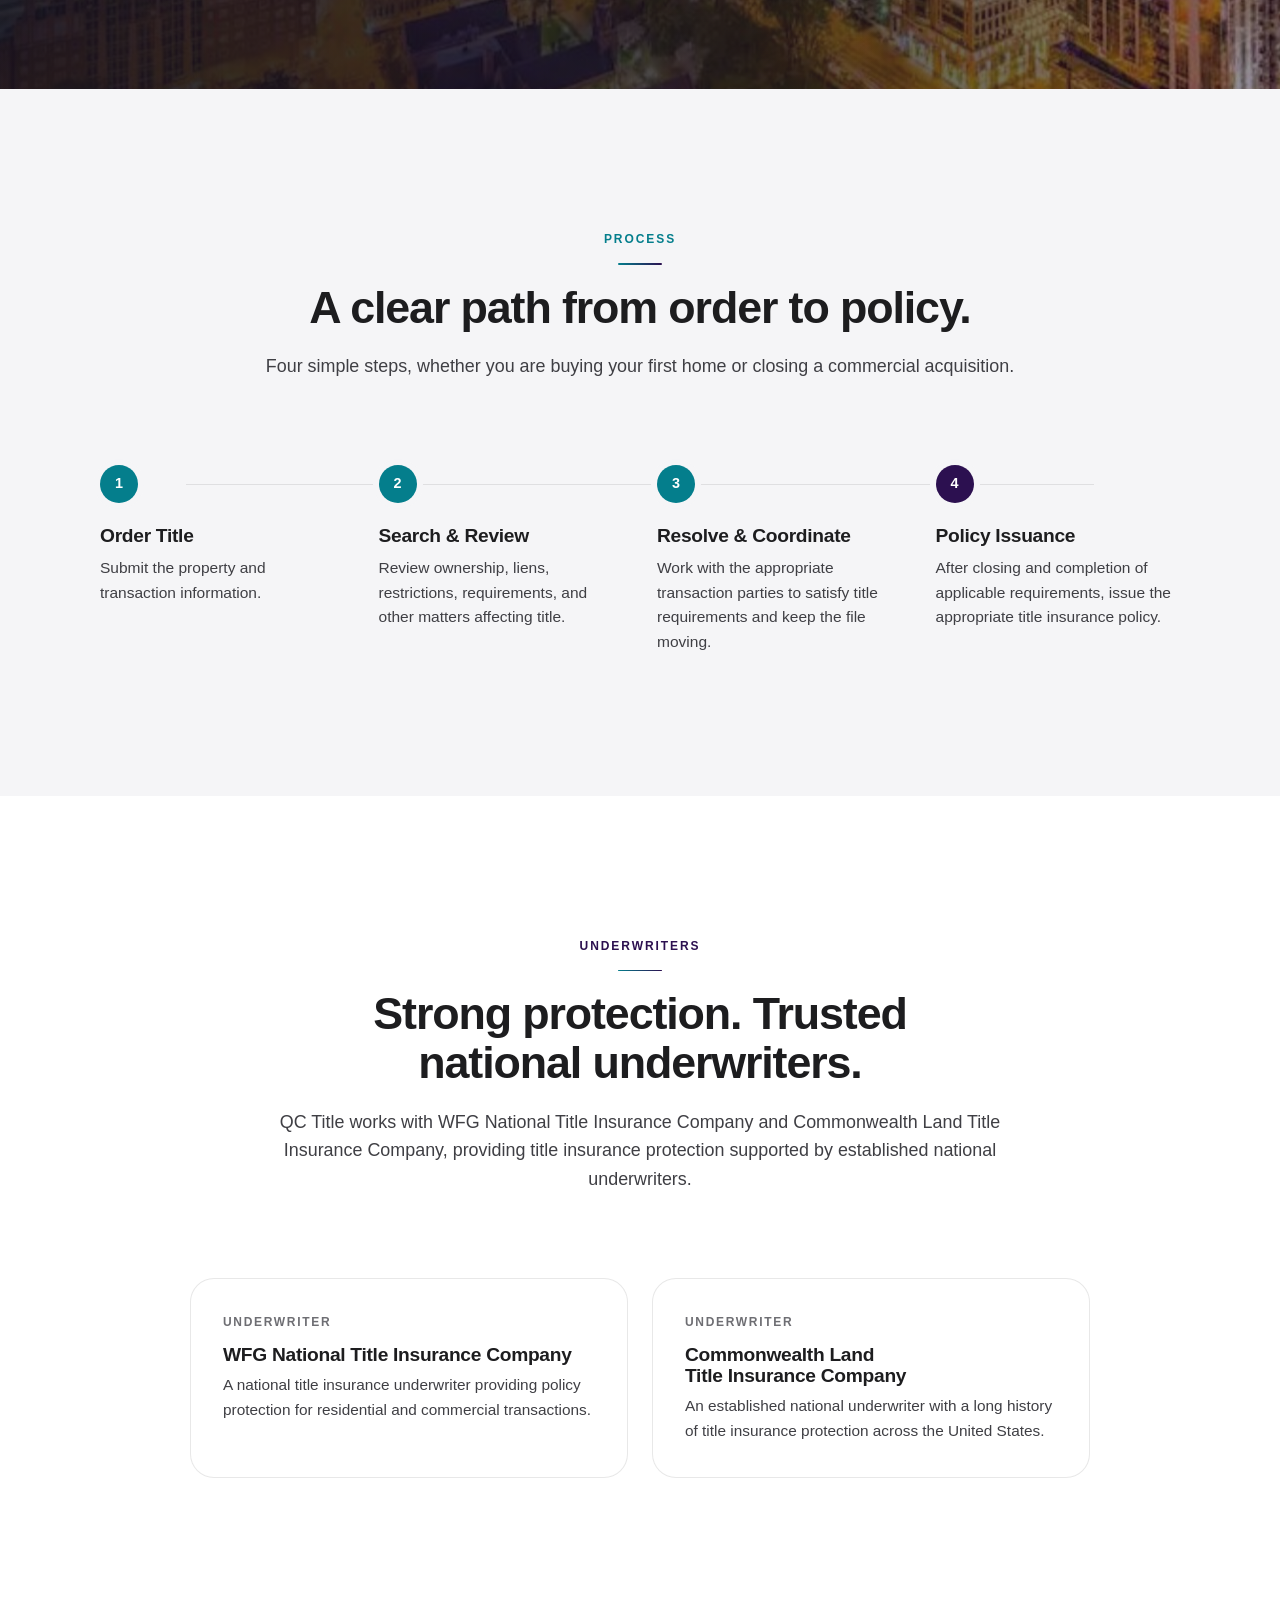
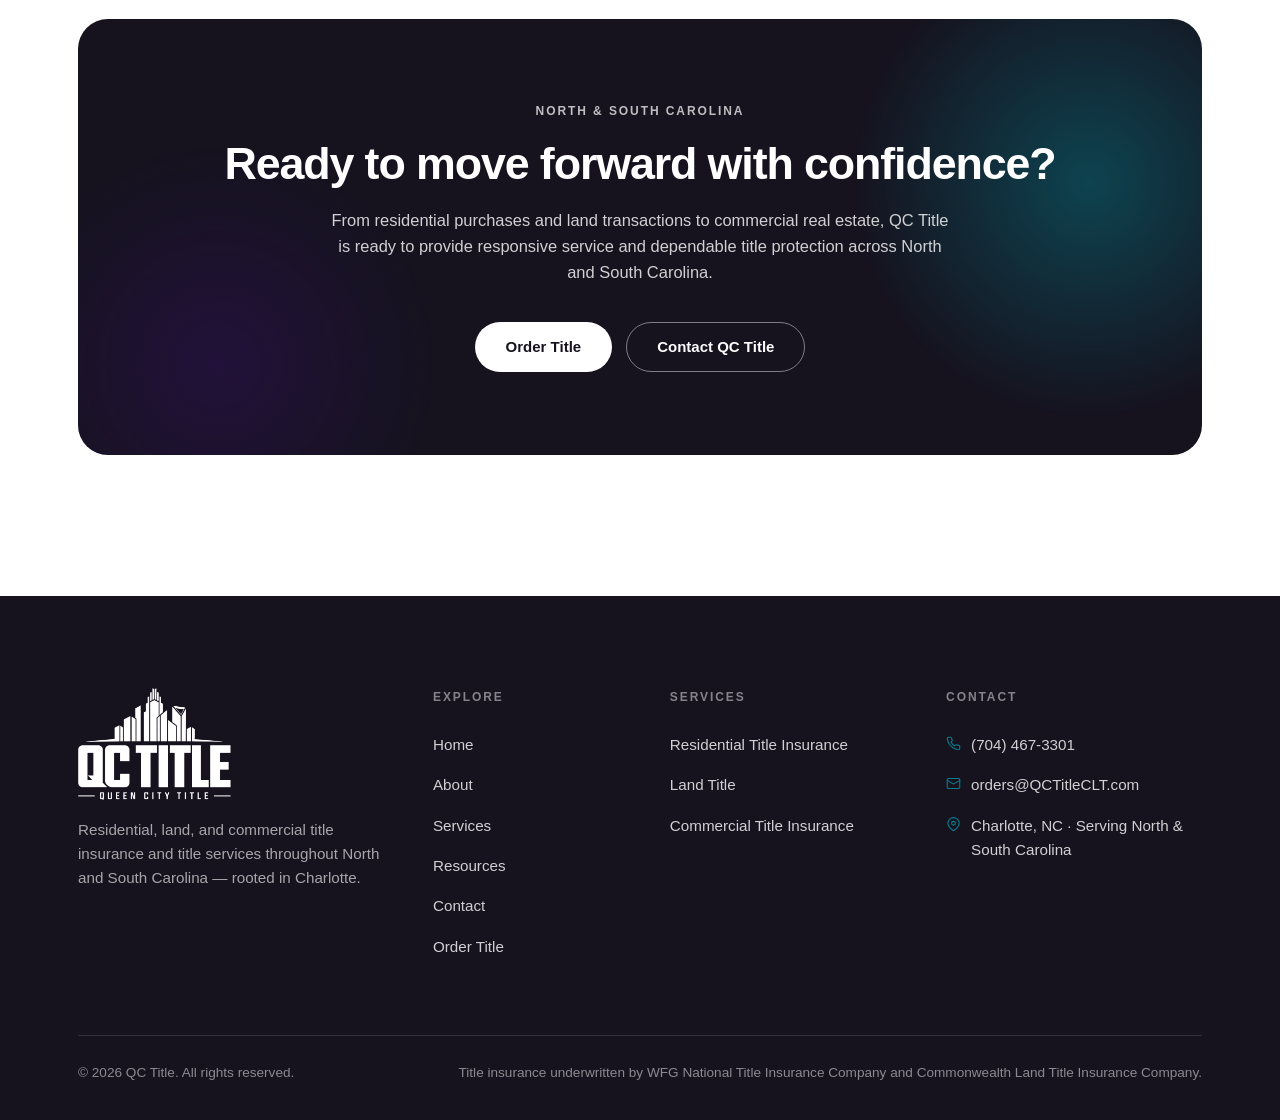
==== commit ef2457b6: "Hero, mobile, motion, green band, logo" ====
--- a/index.html
+++ b/index.html
@@ -6,7 +6,7 @@
 <title>QC Title | Title Insurance in North &amp; South Carolina</title>
 <meta name="description" content="QC Title provides residential, land, and commercial title insurance and title services throughout North and South Carolina, with responsive service rooted in Charlotte." />
 <link rel="canonical" href="https://www.qctitleclt.com/" />
-<meta name="theme-color" content="#0E8A8A" />
+<meta name="theme-color" content="#047E8C" />
 <meta property="og:type" content="website" />
 <meta property="og:site_name" content="QC Title" />
 <meta property="og:title" content="QC Title | Title Insurance in North &amp; South Carolina" />
@@ -17,7 +17,7 @@
 <link rel="icon" href="assets/img/favicon.ico" sizes="any" />
 <link rel="icon" type="image/png" href="assets/img/icon-32.png" sizes="32x32" />
 <link rel="apple-touch-icon" href="assets/img/icon-180.png" />
-<link rel="stylesheet" href="assets/css/style.css?v=9054342e" />
+<link rel="stylesheet" href="assets/css/style.css?v=11d531ad" />
 </head>
 <body>
 
@@ -25,7 +25,7 @@
 <div class="ambient" aria-hidden="true"><span class="orb orb--teal"></span><span class="orb orb--purple"></span><span class="orb orb--mist"></span></div>
 <header class="nav nav--light">
   <div class="nav__inner">
-    <a href="index.html" class="nav__logo" aria-label="QC Title — home"><span class="wm" aria-hidden="true"><span class="wm__q">QC</span><span class="wm__t">Title</span></span></a>
+    <a href="index.html" class="nav__logo" aria-label="QC Title — home"><img class="logo logo--color" src="assets/img/logo.png" alt="QC Title — Queen City Title" width="1200" height="881" /><img class="logo logo--white" src="assets/img/logo-white.png" alt="" width="1200" height="881" /></a>
     <nav class="nav__links" aria-label="Primary">
       <a href="index.html" class="active" aria-current="page">Home</a>
       <a href="about.html">About</a>
@@ -137,7 +137,7 @@
       <a href="services.html#land" class="svc" data-reveal>
         <div class="svc__media svc__media--land" aria-hidden="true">
           <svg viewBox="0 0 400 300" preserveAspectRatio="xMidYMid slice" fill="none" stroke-linecap="round">
-            <g stroke="#0E8A8A" stroke-opacity=".28" stroke-width="1.5">
+            <g stroke="#047E8C" stroke-opacity=".28" stroke-width="1.5">
               <path d="M-20 240c60-30 90-90 160-90s90 60 150 50 80-60 130-70"/>
               <path d="M-20 262c60-30 95-100 165-100s95 65 155 55 85-65 135-75"/>
               <path d="M-20 218c60-30 85-80 155-80s85 55 145 45 75-55 125-65"/>
@@ -147,10 +147,10 @@
               <path d="M-20 284c60-30 100-110 170-110s100 70 160 60 90-70 140-80"/>
               <path d="M-20 306c60-30 105-120 175-120s105 75 165 65 95-75 145-85"/>
             </g>
-            <g stroke="#5B2D8E" stroke-opacity=".55" stroke-width="2" stroke-dasharray="6 6">
+            <g stroke="#2C1050" stroke-opacity=".55" stroke-width="2" stroke-dasharray="6 6">
               <path d="M70 250 170 120 300 90 350 210z"/>
             </g>
-            <g fill="#5B2D8E"><circle cx="70" cy="250" r="4"/><circle cx="170" cy="120" r="4"/><circle cx="300" cy="90" r="4"/><circle cx="350" cy="210" r="4"/></g>
+            <g fill="#2C1050"><circle cx="70" cy="250" r="4"/><circle cx="170" cy="120" r="4"/><circle cx="300" cy="90" r="4"/><circle cx="350" cy="210" r="4"/></g>
           </svg>
         </div>
         <div class="svc__body">
@@ -315,7 +315,7 @@
   <div class="wrap">
     <div class="footer__grid">
       <div>
-        <a href="index.html" class="footer__logo" aria-label="QC Title"><span class="wm" aria-hidden="true"><span class="wm__q">QC</span><span class="wm__t">Title</span></span></a>
+        <a href="index.html" class="footer__logo" aria-label="QC Title"><img class="logo" src="assets/img/logo-white.png" alt="QC Title — Queen City Title" width="1200" height="881" loading="lazy" /></a>
         <p>Residential, land, and commercial title insurance and title services throughout North and South Carolina — rooted in Charlotte.</p>
       </div>
       <div>
--- a/assets/css/style.css
+++ b/assets/css/style.css
@@ -17,12 +17,12 @@
   --white:      #ffffff;
 
   /* Brand */
-  --teal:        #0E8A8A;
-  --teal-deep:   #0A6767;
+  --teal:        #047E8C;
+  --teal-deep:   #035F6A;
   --teal-soft:   rgba(14, 138, 138, 0.09);
   --teal-line:   rgba(14, 138, 138, 0.28);
-  --purple:      #5B2D8E;
-  --purple-deep: #3E1D66;
+  --purple:      #2C1050;
+  --purple-deep: #1C0A35;
   --purple-soft: rgba(91, 45, 142, 0.08);
   --night:       #16131f;   /* purple-tinted near-black for dark bands */
   --night-2:     #1f1a2c;
@@ -38,7 +38,7 @@
   --shadow-float: 0 30px 70px -28px rgba(22, 19, 31, 0.55);
 
   --maxw: 1180px;
-  --nav-h: 76px;
+  --nav-h: 88px;
 }
 
 /* ---------- Reset ---------- */
@@ -62,7 +62,7 @@
 a, button, input, select, textarea { -webkit-tap-highlight-color: transparent; }
 .btn, .nav__burger, .acc__q { touch-action: manipulation; }
 ul, ol { list-style: none; }
-::selection { background: rgba(14,138,138,.18); }
+::selection { background: rgba(4,126,140,.18); }
 
 .skip-link {
   position: absolute; left: -9999px; top: 0; z-index: 200;
@@ -87,12 +87,12 @@
   animation: orb-drift 18s ease-in-out infinite alternate;
 }
 .orb--teal   { width: 62vw; height: 62vw; max-width: 900px; max-height: 900px; left: -18vw; top: -22vw;
-  background: radial-gradient(closest-side, rgba(14,138,138,.32), rgba(14,138,138,.12) 55%, transparent 72%); }
+  background: radial-gradient(closest-side, rgba(4,126,140,.32), rgba(4,126,140,.12) 55%, transparent 72%); }
 .orb--purple { width: 52vw; height: 52vw; max-width: 780px; max-height: 780px; right: -16vw; top: 6vh;
-  background: radial-gradient(closest-side, rgba(91,45,142,.26), rgba(91,45,142,.09) 55%, transparent 72%);
+  background: radial-gradient(closest-side, rgba(44,16,80,.26), rgba(44,16,80,.09) 55%, transparent 72%);
   animation-duration: 22s; animation-delay: -7s; }
 .orb--mist   { width: 48vw; height: 48vw; max-width: 720px; max-height: 720px; left: 28vw; bottom: -30vw;
-  background: radial-gradient(closest-side, rgba(14,138,138,.18), rgba(91,45,142,.10) 50%, transparent 72%);
+  background: radial-gradient(closest-side, rgba(4,126,140,.18), rgba(44,16,80,.10) 50%, transparent 72%);
   animation-duration: 26s; animation-delay: -13s; }
 @keyframes orb-drift {
   0%   { transform: translate3d(0, 0, 0) scale(1); }
@@ -205,7 +205,11 @@
   -webkit-backdrop-filter: saturate(180%) blur(20px);
   box-shadow: 0 1px 0 var(--line);
 }
-.nav__logo { display: flex; align-items: center; min-height: 44px; padding: 0 4px; margin-left: -4px; }
+.nav__logo { display: flex; align-items: center; min-height: 44px; }
+.logo { display: block; height: 68px; width: auto; }
+.logo--white { display: none; }
+.nav:not(.scrolled):not(.nav--light) .logo--color { display: none; }
+.nav:not(.scrolled):not(.nav--light) .logo--white { display: block; }
 
 .nav__links { display: flex; align-items: center; gap: 34px; }
 .nav__links a {
@@ -431,7 +435,7 @@
   width: 42px; height: 42px; border-radius: 50%; display: grid; place-items: center;
   border: 1.5px solid var(--teal-line); color: var(--teal); margin-bottom: 20px;
 }
-.benefit:nth-child(even) .benefit__ico { border-color: rgba(91,45,142,.3); color: var(--purple); }
+.benefit:nth-child(even) .benefit__ico { border-color: rgba(44,16,80,.3); color: var(--purple); }
 .benefit__ico svg { width: 20px; height: 20px; }
 .benefit h3 { margin-bottom: 9px; }
 .benefit p { font-size: .98rem; }
@@ -482,8 +486,8 @@
 .split--map { align-items: center; }
 .split__map { text-align: center; }
 .statemap { width: 100%; max-width: 480px; height: auto; margin: 0 auto; }
-.statemap__nc { fill: rgba(14,138,138,.14); stroke: var(--teal); stroke-width: 3; stroke-linejoin: round; }
-.statemap__sc { fill: rgba(91,45,142,.12); stroke: var(--purple); stroke-width: 3; stroke-linejoin: round; }
+.statemap__nc { fill: rgba(4,126,140,.14); stroke: var(--teal); stroke-width: 3; stroke-linejoin: round; }
+.statemap__sc { fill: rgba(44,16,80,.12); stroke: var(--purple); stroke-width: 3; stroke-linejoin: round; }
 .statemap__dot { fill: var(--purple); }
 .statemap__ring { fill: none; stroke: var(--purple); stroke-width: 2; opacity: .35; }
 .statemap__label {
@@ -549,7 +553,7 @@
   position: relative; overflow: hidden; color: #fff;
   background:
     radial-gradient(70% 60% at 85% 10%, rgba(255,255,255,.10), transparent 70%),
-    radial-gradient(60% 50% at 10% 95%, rgba(91,45,142,.28), transparent 70%),
+    radial-gradient(60% 50% at 10% 95%, rgba(44,16,80,.28), transparent 70%),
     linear-gradient(160deg, #0f6a62 0%, #0b5750 55%, #09463f 100%);
 }
 .band-green h2 { color: #fff; }
@@ -587,11 +591,11 @@
 }
 .cta-card::before {
   content: ""; position: absolute; inset: -40% -20% auto auto; width: 60%; aspect-ratio: 1; border-radius: 50%;
-  background: radial-gradient(closest-side, rgba(14,138,138,.45), transparent 70%); pointer-events: none;
+  background: radial-gradient(closest-side, rgba(4,126,140,.45), transparent 70%); pointer-events: none;
 }
 .cta-card::after {
   content: ""; position: absolute; inset: auto auto -50% -15%; width: 55%; aspect-ratio: 1; border-radius: 50%;
-  background: radial-gradient(closest-side, rgba(91,45,142,.55), transparent 70%); pointer-events: none;
+  background: radial-gradient(closest-side, rgba(44,16,80,.55), transparent 70%); pointer-events: none;
 }
 .cta-card > * { position: relative; z-index: 1; }
 .cta-card .sheen { z-index: 0; }
@@ -645,7 +649,7 @@
 }
 .field select { background-image: url("data:image/svg+xml;utf8,<svg xmlns='http://www.w3.org/2000/svg' width='16' height='16' viewBox='0 0 24 24' fill='none' stroke='%236e6e73' stroke-width='2' stroke-linecap='round' stroke-linejoin='round'><path d='m6 9 6 6 6-6'/></svg>"); background-repeat: no-repeat; background-position: right 14px center; padding-right: 40px; }
 .field textarea { min-height: 120px; resize: vertical; }
-.field input:focus, .field select:focus, .field textarea:focus { outline: none; border-color: var(--teal); background: #fff; box-shadow: 0 0 0 4px rgba(14,138,138,.14); }
+.field input:focus, .field select:focus, .field textarea:focus { outline: none; border-color: var(--teal); background: #fff; box-shadow: 0 0 0 4px rgba(4,126,140,.14); }
 .form-foot { grid-column: 1 / -1; display: flex; align-items: center; justify-content: space-between; gap: 18px; flex-wrap: wrap; margin-top: 8px; }
 .form-foot small { color: var(--muted); font-size: .92rem; max-width: 440px; }
 .form-msg { grid-column: 1 / -1; padding: 16px 18px; border-radius: 12px; background: var(--teal-soft); color: var(--teal-deep); font-size: .95rem; display: none; }
@@ -655,7 +659,8 @@
 /* ---------- Footer ---------- */
 .footer { background: var(--night); color: rgba(255,255,255,0.74); padding: clamp(64px, 8vw, 92px) 0 36px; }
 .footer__grid { display: grid; grid-template-columns: 1.6fr 1fr 1.2fr 1.3fr; gap: 40px; }
-.footer__logo { display: inline-flex; align-items: center; min-height: 44px; margin-bottom: 12px; }
+.footer__logo { display: inline-flex; align-items: center; min-height: 44px; margin-bottom: 18px; }
+.footer__logo .logo { height: 112px; }
 .footer .wm__q { color: #fff; }
 .footer .wm__t { color: rgba(255,255,255,.82); }
 .footer p { color: rgba(255,255,255,0.62); font-size: .95rem; max-width: 330px; }
@@ -718,7 +723,9 @@
   .uw { grid-template-columns: 1fr; }
 }
 @media (max-width: 680px) {
-  :root { --nav-h: 66px; }
+  :root { --nav-h: 72px; }
+  .logo { height: 50px; }
+  .footer__logo .logo { height: 96px; }
   .orb--teal { width: 120vw; height: 120vw; left: -40vw; top: -50vw; }
   .orb--purple { width: 100vw; height: 100vw; right: -45vw; top: 30vh; }
   .orb--mist { display: none; }
@@ -737,7 +744,6 @@
   .footer__bottom { flex-direction: column; gap: 10px; }
   .form-grid { grid-template-columns: 1fr; }
   .form-foot .btn { width: 100%; }
-  .wm__q { font-size: 22px; } .wm__t { font-size: 19px; }
 }
 @media (max-width: 440px) {
   .nav__cta { gap: 12px; }
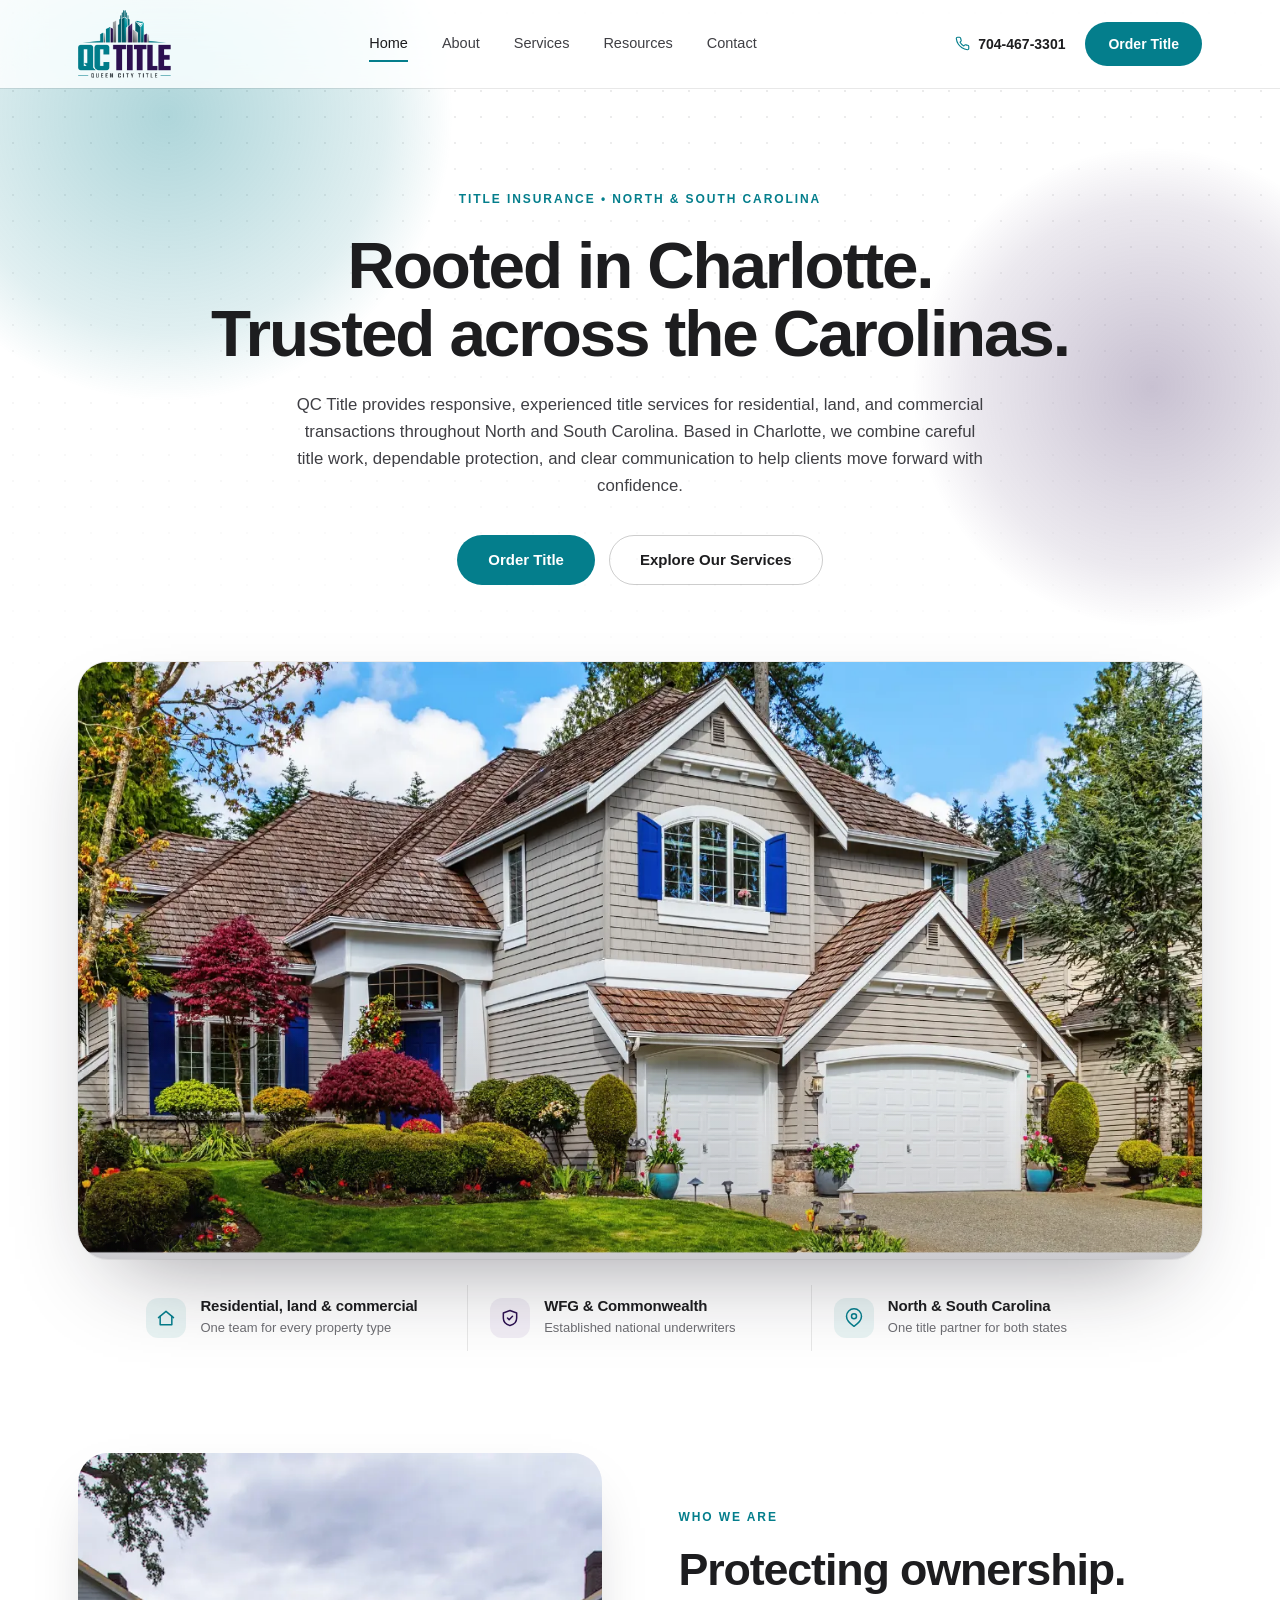
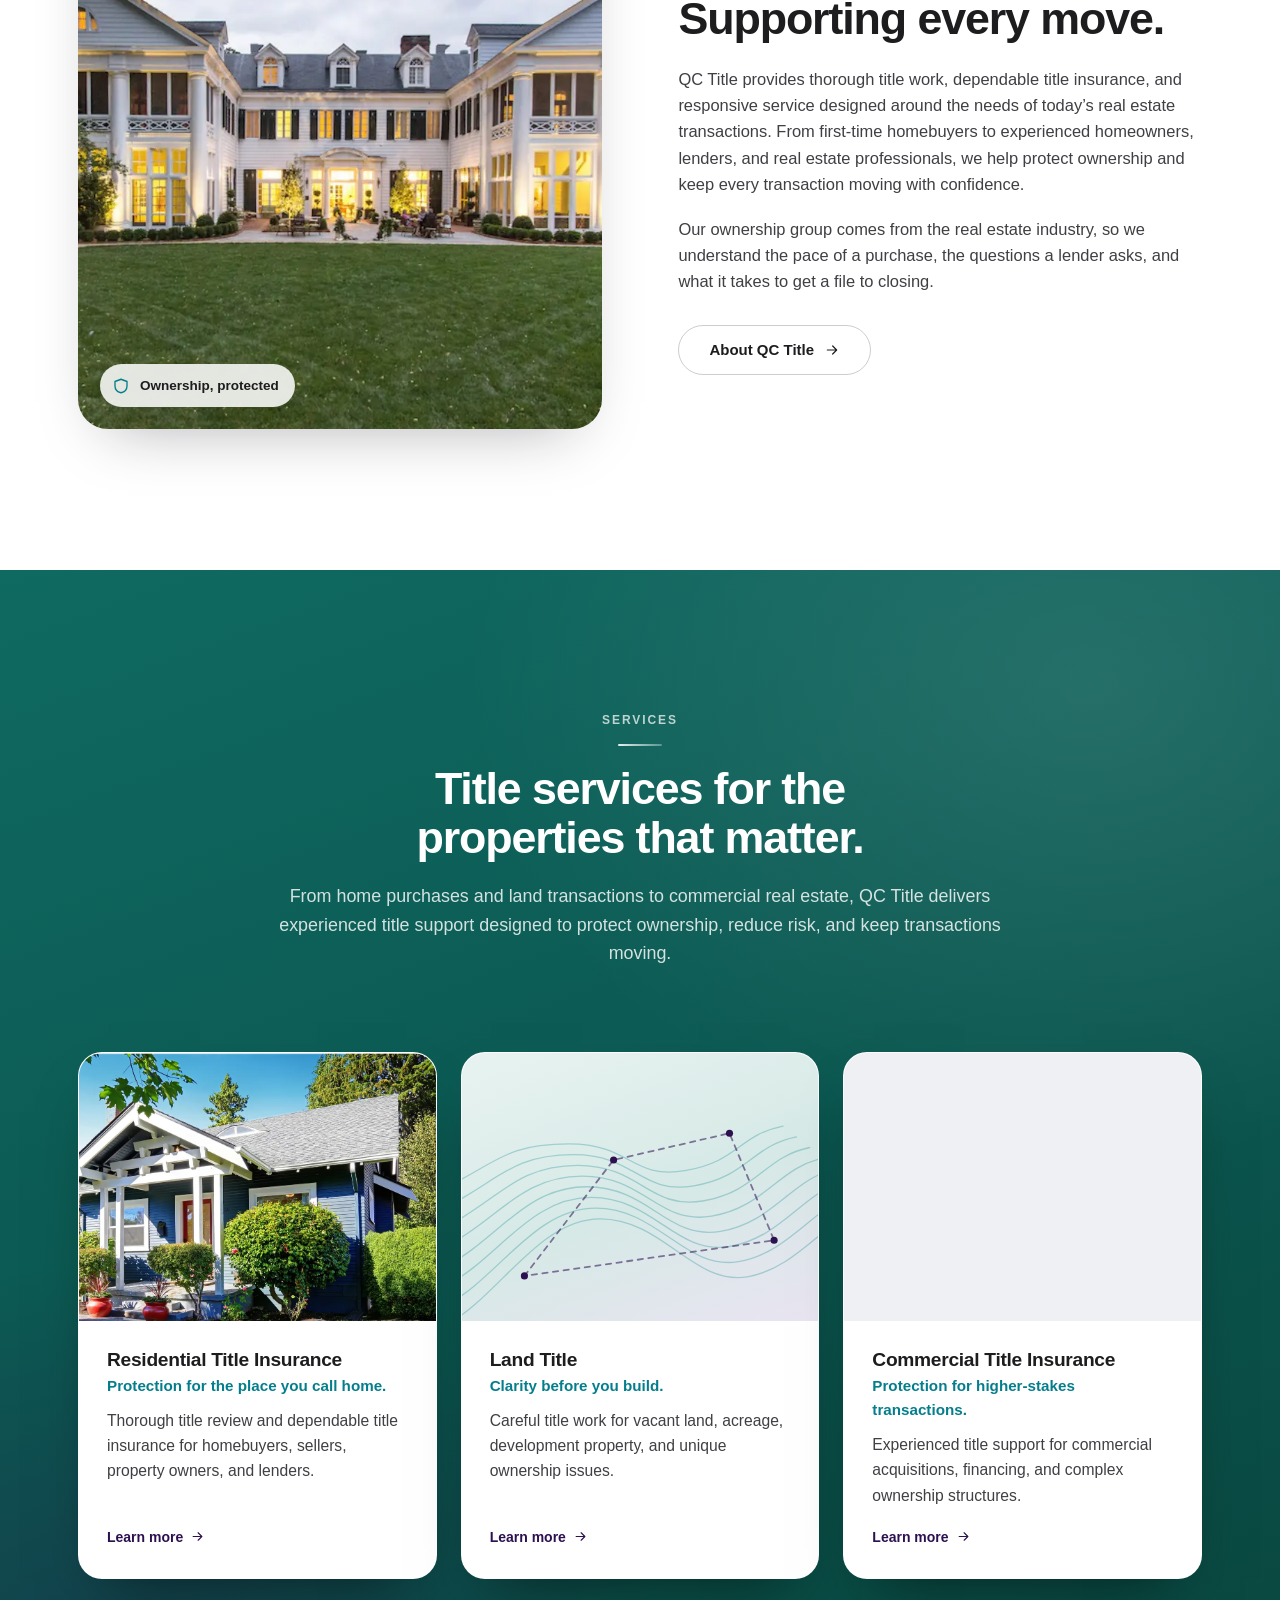
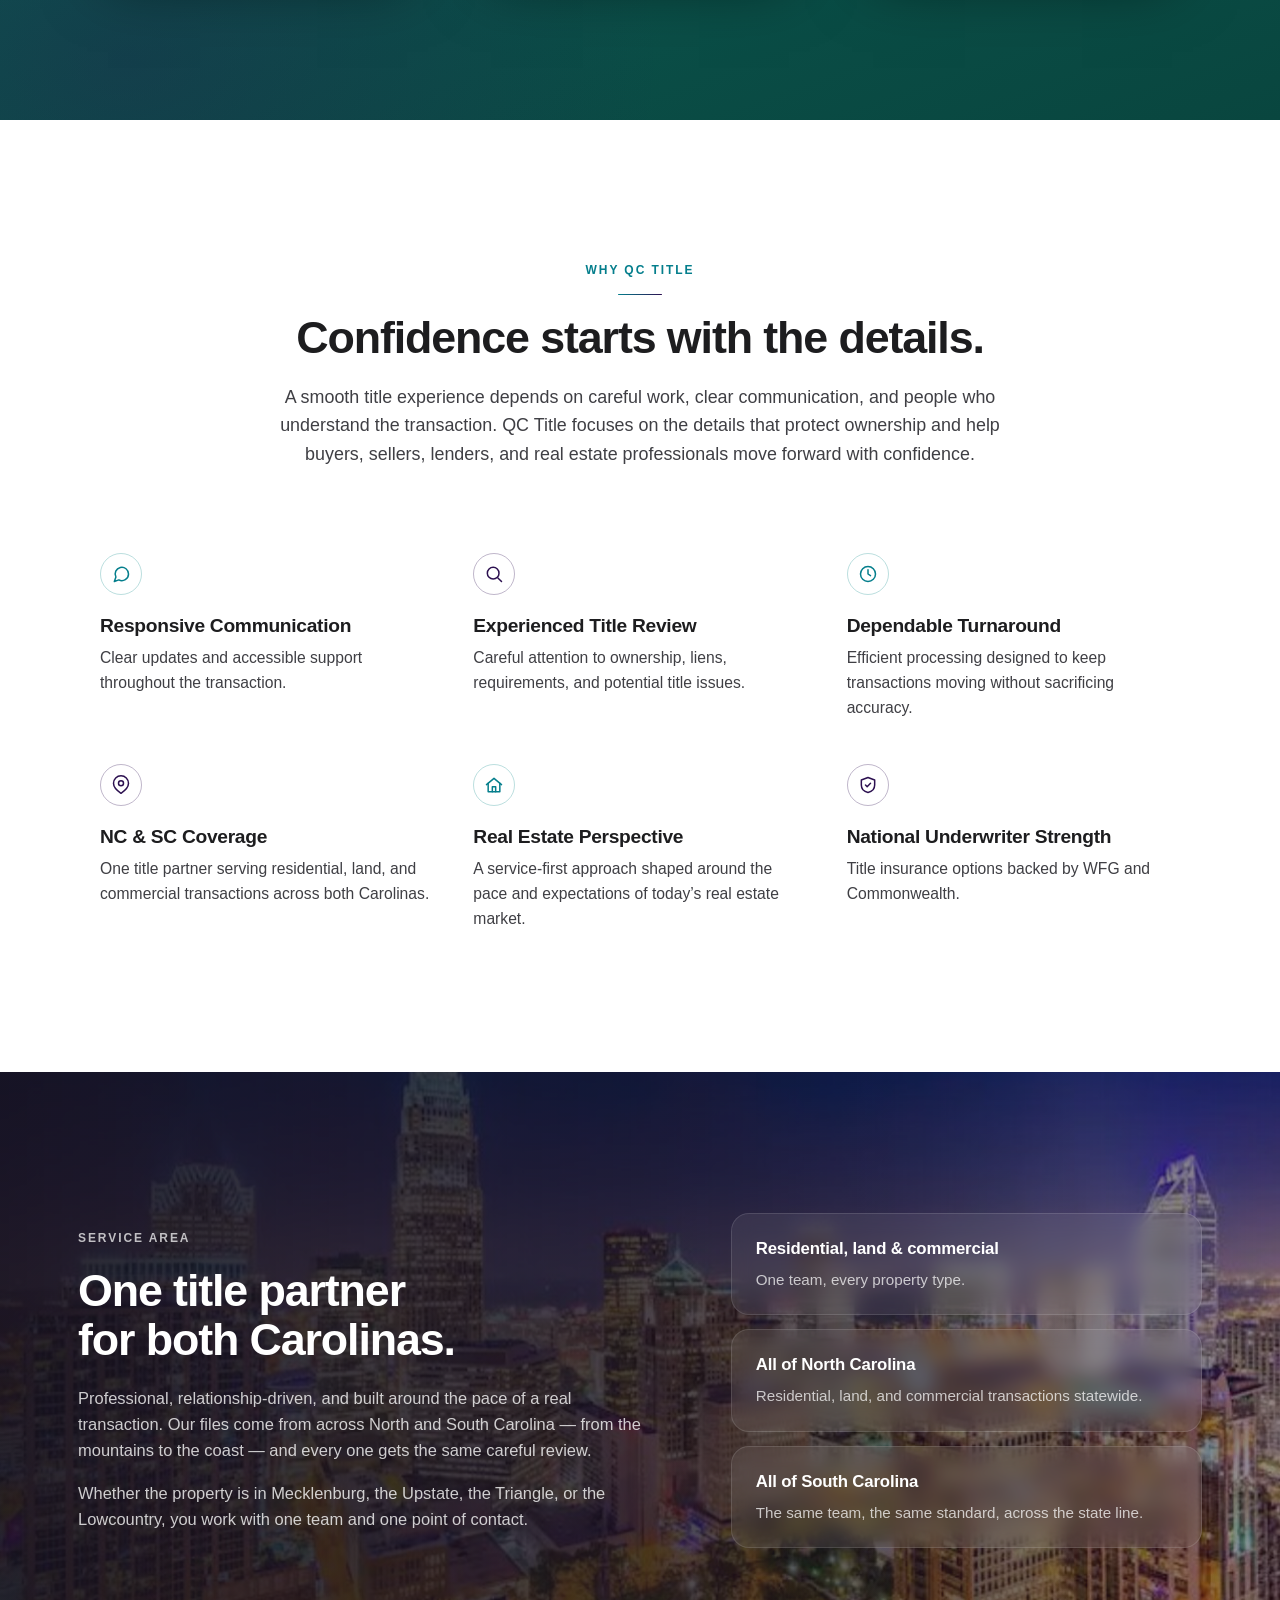
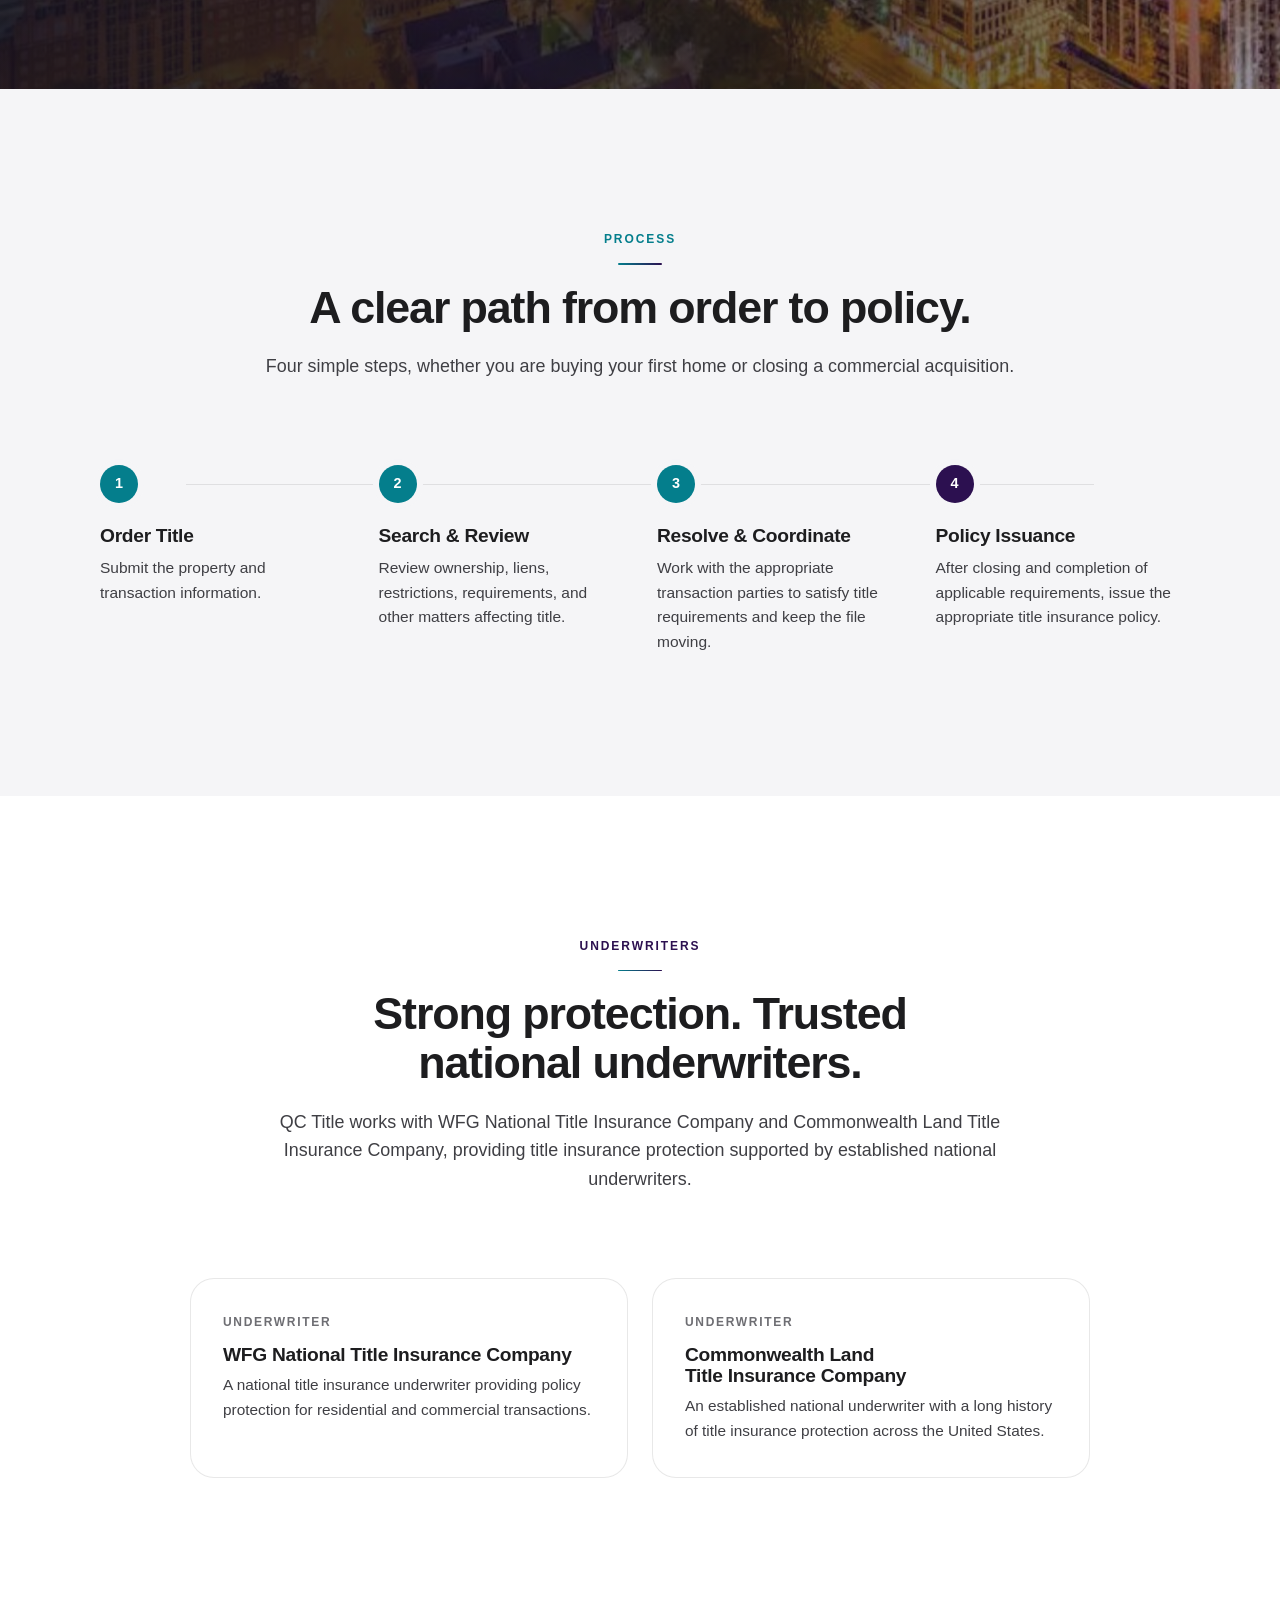
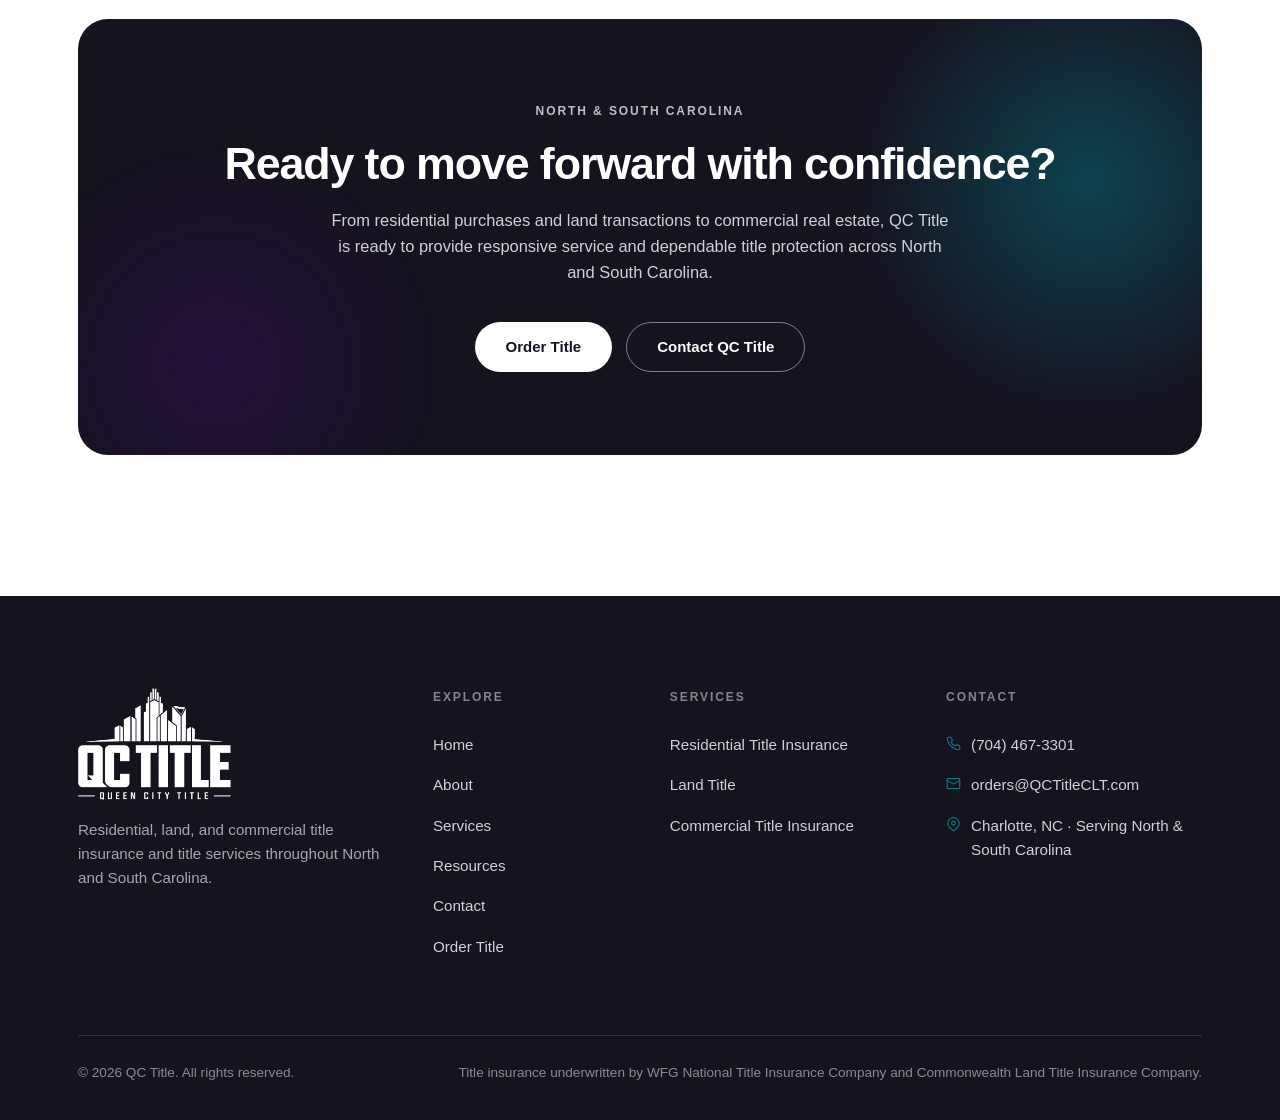
==== commit 4e9e9cfd: "Hero, mobile, motion, green band, logo, Charlotte photo, trimmed copy" ====
--- a/index.html
+++ b/index.html
@@ -82,7 +82,7 @@
         </li>
         <li>
           <span class="hero__strip-ico"><svg viewBox="0 0 24 24" fill="none" stroke="currentColor" stroke-width="1.8" stroke-linecap="round" stroke-linejoin="round"><path d="M21 10c0 6-9 12-9 12s-9-6-9-12a9 9 0 0 1 18 0z"/><circle cx="12" cy="10" r="3"/></svg></span>
-          <span><strong>Charlotte-based</strong><em>Serving all of North &amp; South Carolina</em></span>
+          <span><strong>North &amp; South Carolina</strong><em>One title partner for both states</em></span>
         </li>
       </ul>
     </div>
@@ -219,19 +219,19 @@
   </div>
 </section>
 
-<!-- CHARLOTTE ROOTS -->
+<!-- COVERAGE -->
 <section class="section band band--photo">
   <span class="sheen" aria-hidden="true"></span>
   <div class="wrap">
     <div class="band__grid">
       <div data-reveal>
-        <span class="eyebrow eyebrow--light">Charlotte roots. Carolinas reach.</span>
+        <span class="eyebrow eyebrow--light">Service area</span>
         <h2>One title partner for both Carolinas.</h2>
-        <p>QC Title is based in Charlotte, and that shapes how we work: professional, relationship-driven, and built around the pace of a real transaction. Our files, though, come from across North and South Carolina &mdash; from the mountains to the coast &mdash; and every one gets the same careful review.</p>
+        <p>Professional, relationship-driven, and built around the pace of a real transaction. Our files come from across North and South Carolina &mdash; from the mountains to the coast &mdash; and every one gets the same careful review.</p>
         <p>Whether the property is in Mecklenburg, the Upstate, the Triangle, or the Lowcountry, you work with one team and one point of contact.</p>
       </div>
       <div class="band__facts" data-reveal>
-        <div class="band__fact"><strong>Based in Charlotte, NC</strong><span>Local perspective on every file.</span></div>
+        <div class="band__fact"><strong>Residential, land &amp; commercial</strong><span>One team, every property type.</span></div>
         <div class="band__fact"><strong>All of North Carolina</strong><span>Residential, land, and commercial transactions statewide.</span></div>
         <div class="band__fact"><strong>All of South Carolina</strong><span>The same team, the same standard, across the state line.</span></div>
       </div>
@@ -316,7 +316,7 @@
     <div class="footer__grid">
       <div>
         <a href="index.html" class="footer__logo" aria-label="QC Title"><img class="logo" src="assets/img/logo-white.png" alt="QC Title — Queen City Title" width="1200" height="881" loading="lazy" /></a>
-        <p>Residential, land, and commercial title insurance and title services throughout North and South Carolina — rooted in Charlotte.</p>
+        <p>Residential, land, and commercial title insurance and title services throughout North and South Carolina.</p>
       </div>
       <div>
         <h4>Explore</h4>
@@ -358,7 +358,7 @@
   "@context": "https://schema.org",
   "@type": "ProfessionalService",
   "name": "QC Title",
-  "description": "Residential, land, and commercial title insurance and title services throughout North and South Carolina, rooted in Charlotte.",
+  "description": "Residential, land, and commercial title insurance and title services throughout North and South Carolina.",
   "url": "https://www.qctitleclt.com",
   "telephone": "+1-704-467-3301",
   "email": "orders@qctitleclt.com",
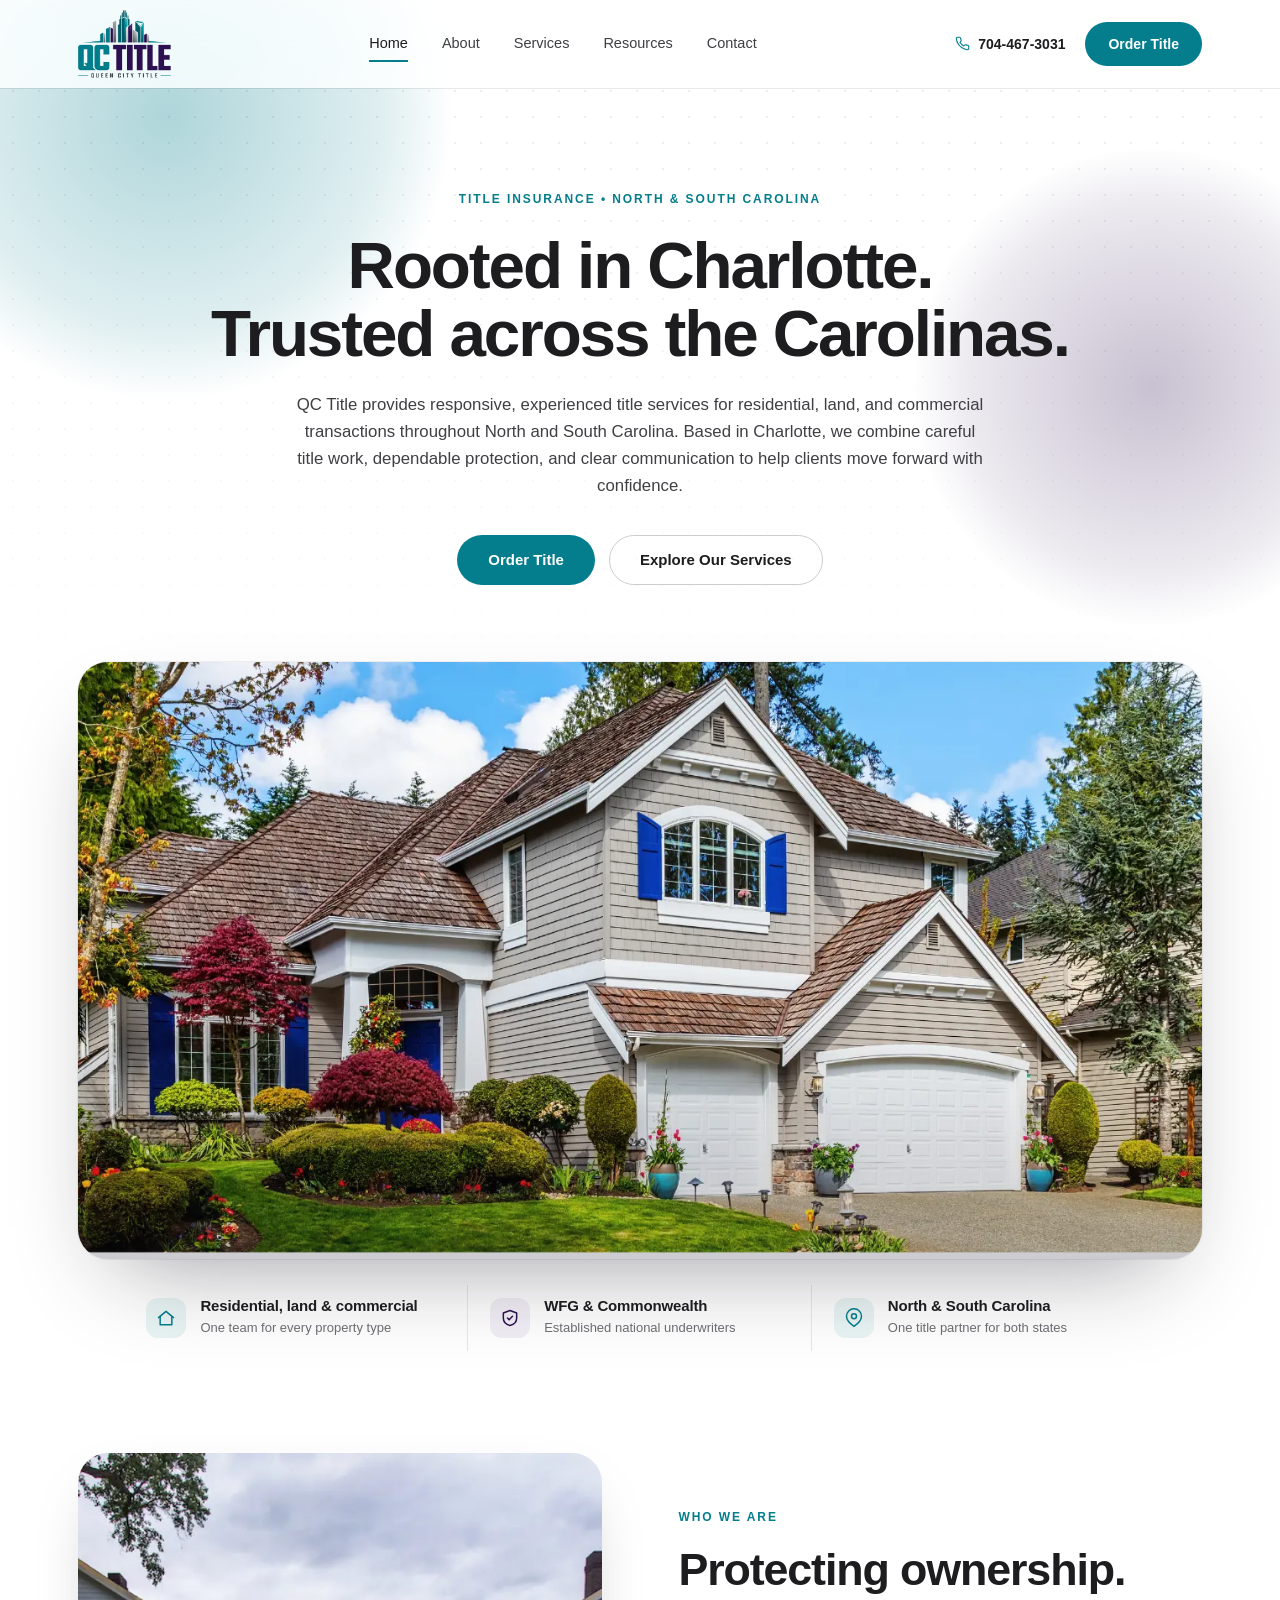
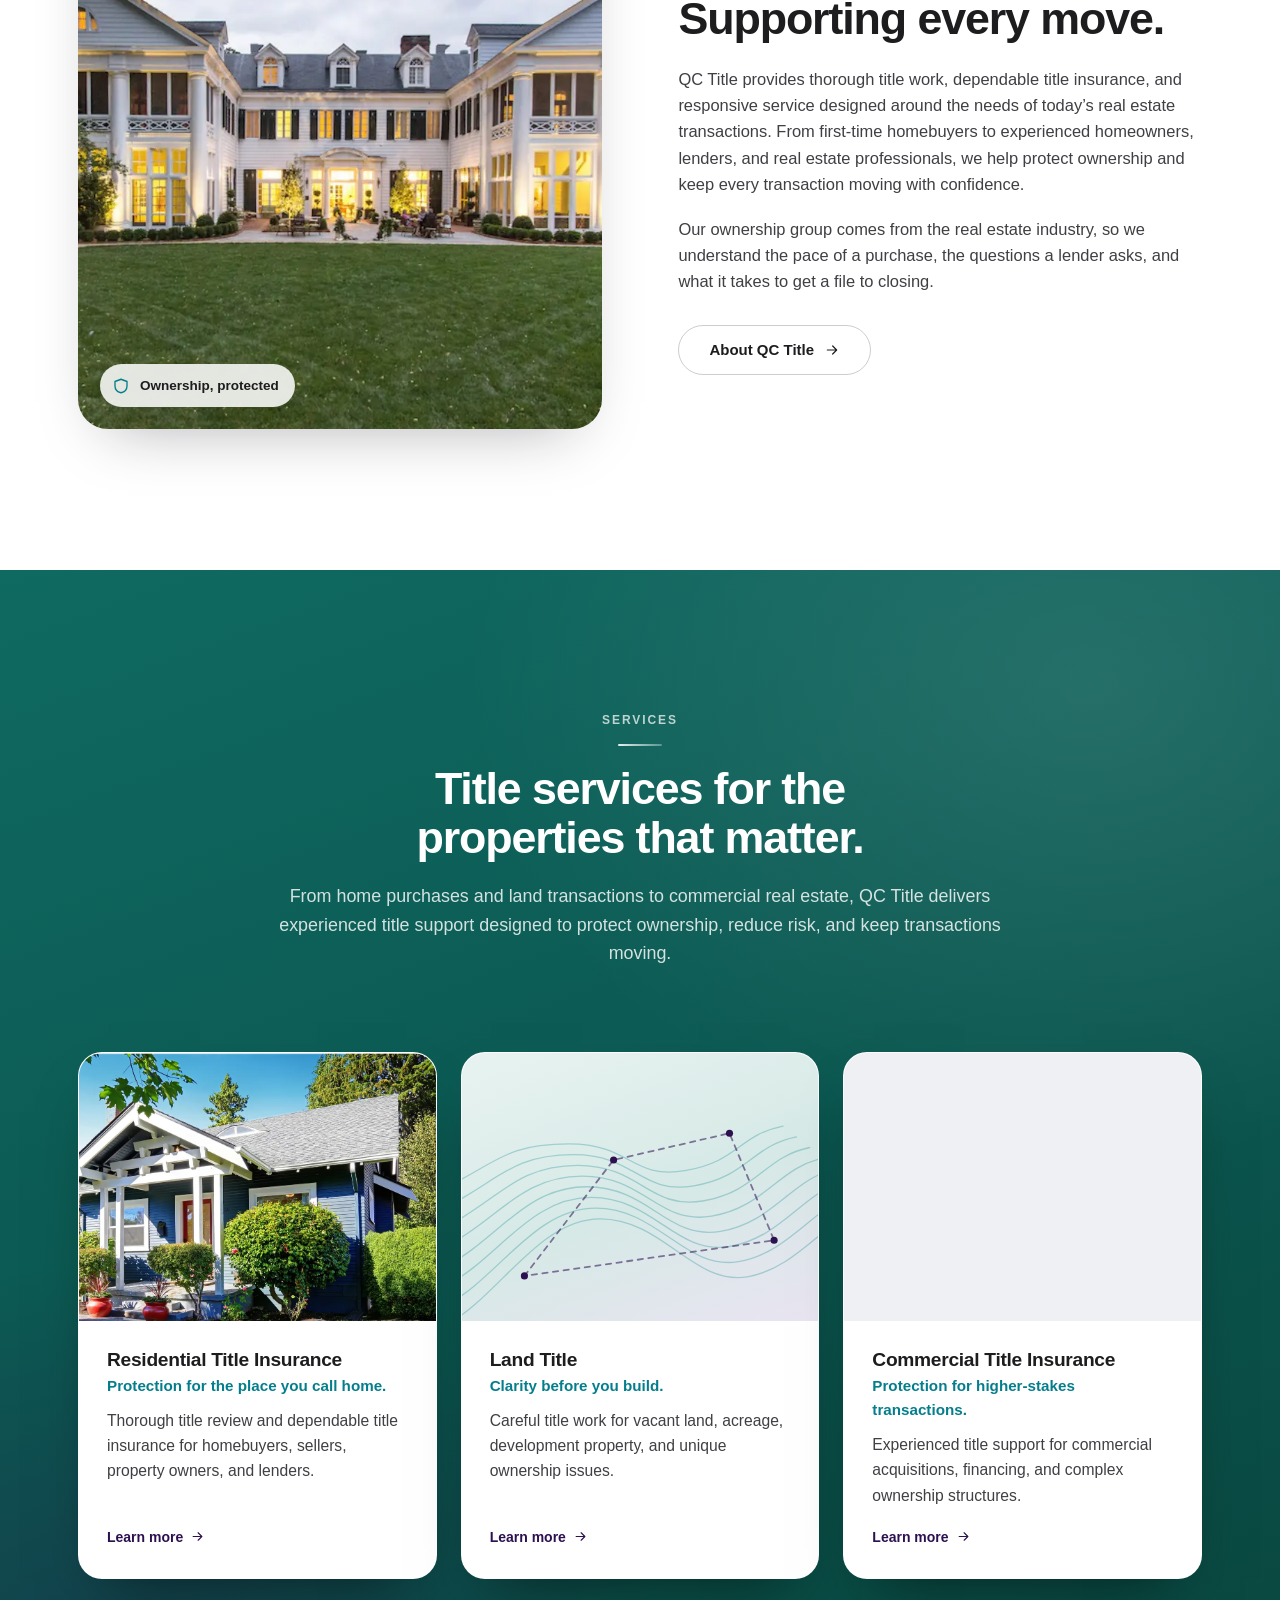
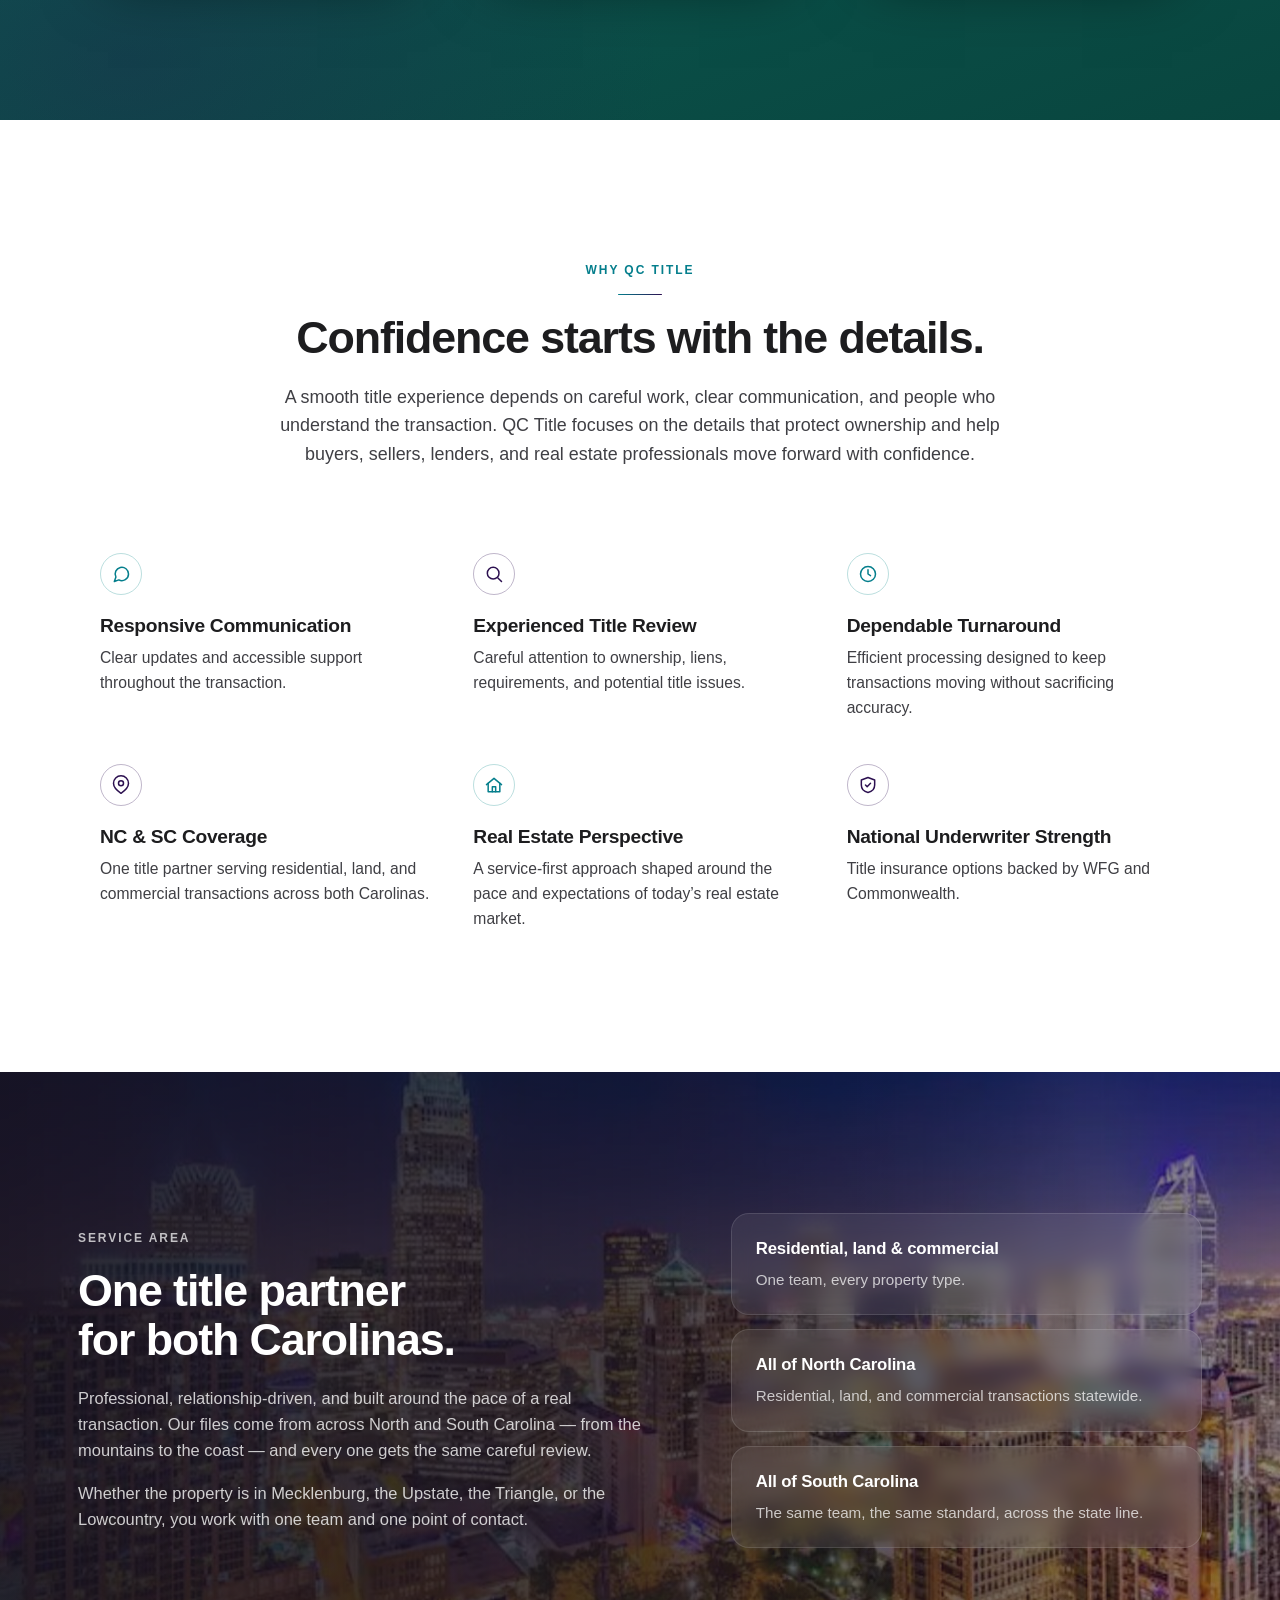
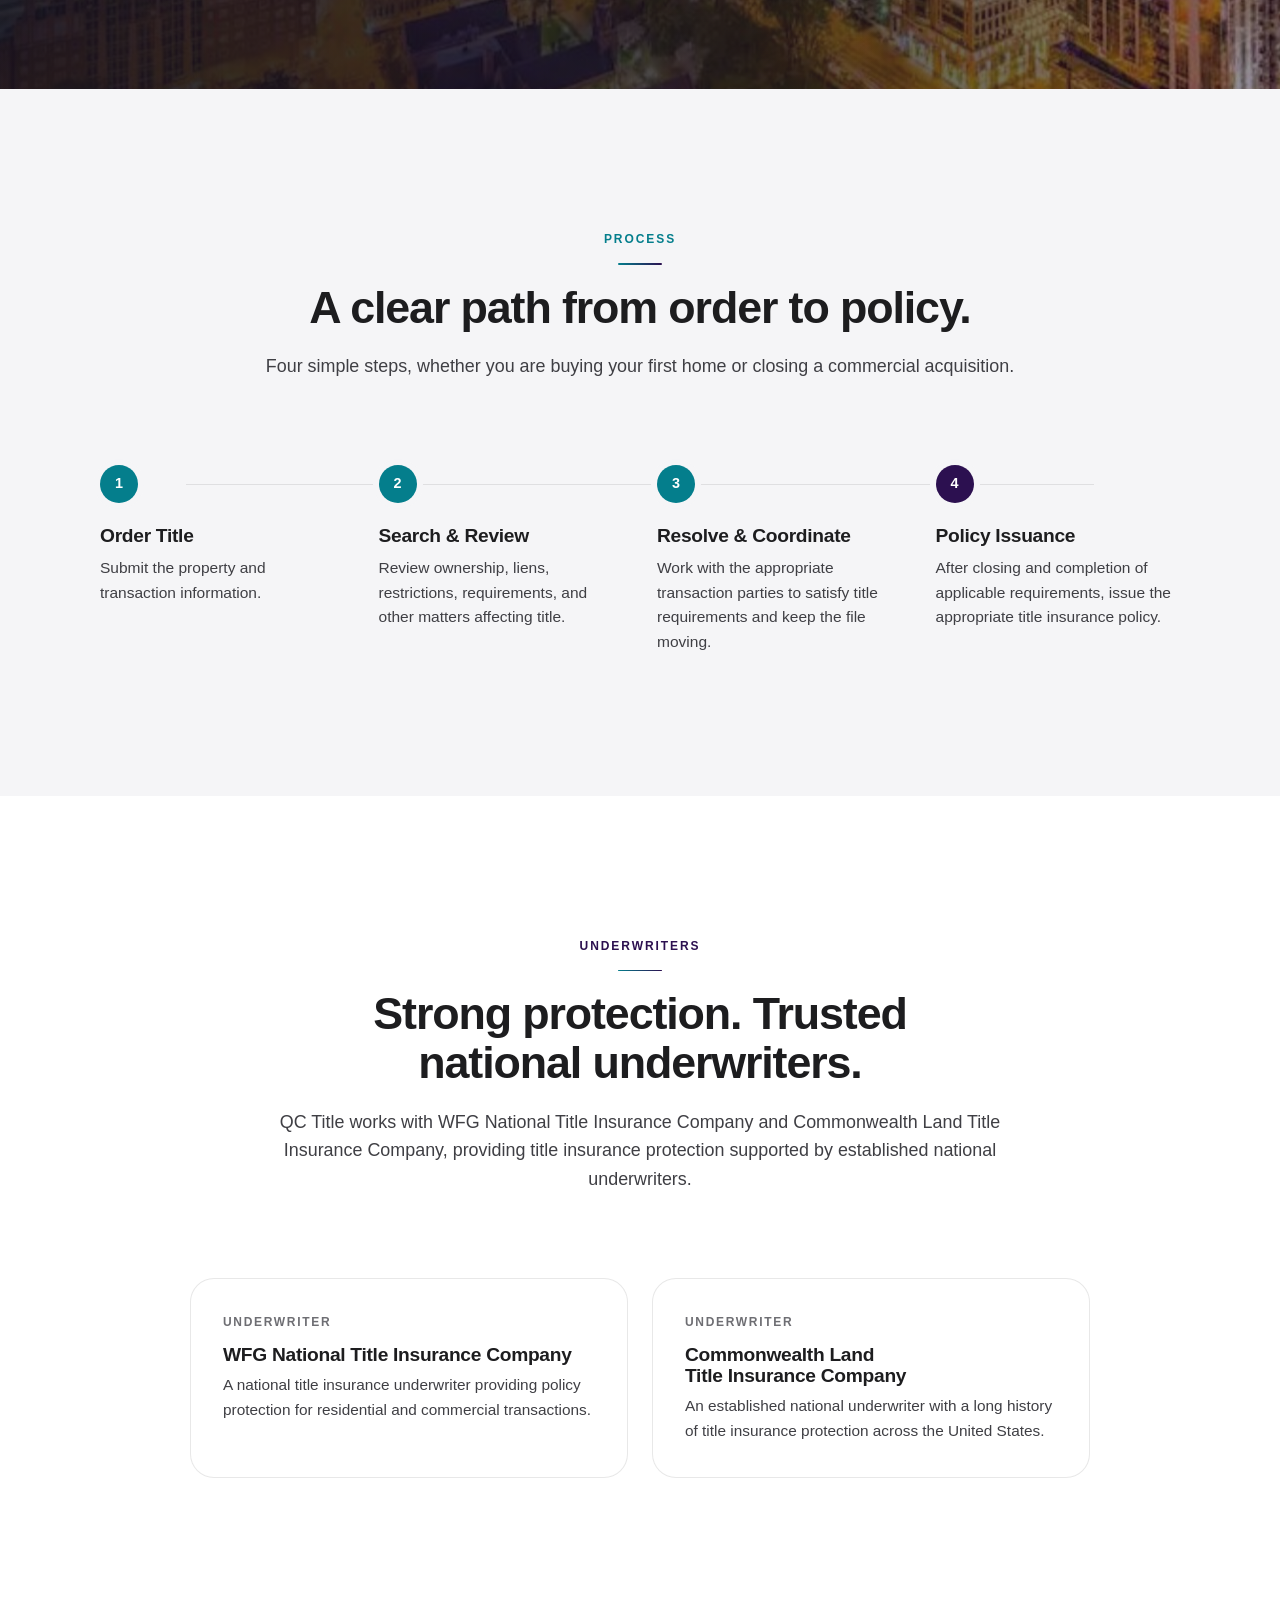
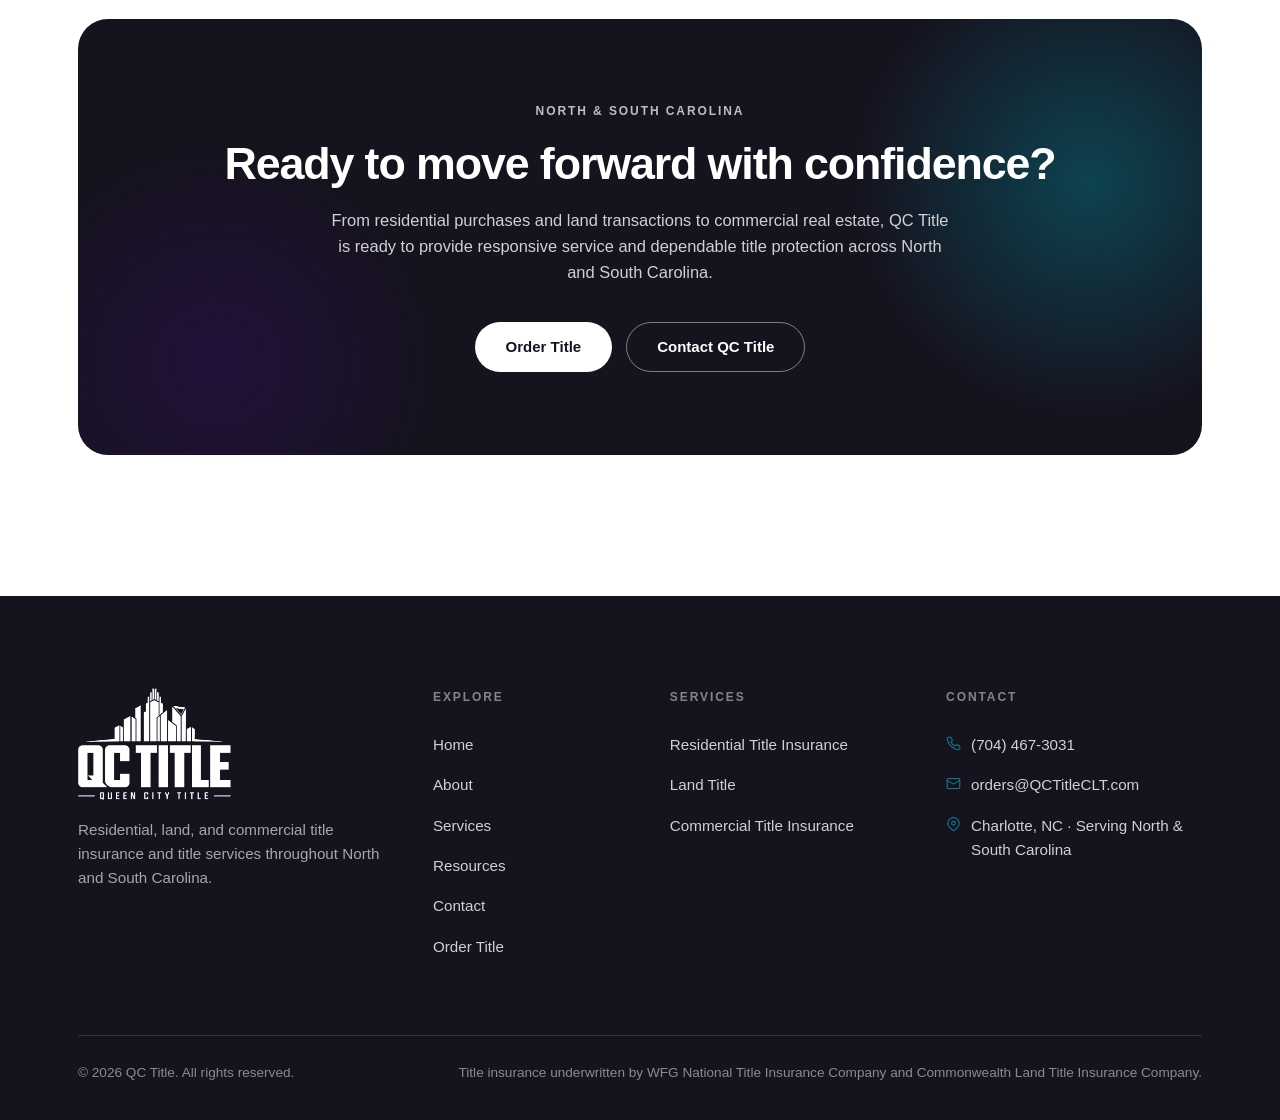
==== commit da848f3f: "Fix phone number to 704-467-3031" ====
--- a/index.html
+++ b/index.html
@@ -34,7 +34,7 @@
       <a href="contact.html">Contact</a>
     </nav>
     <div class="nav__cta">
-      <a href="tel:7044673301" class="nav__phone"><svg viewBox="0 0 24 24" fill="none" stroke="currentColor" stroke-width="1.8" stroke-linecap="round" stroke-linejoin="round" aria-hidden="true"><path d="M22 16.92v3a2 2 0 0 1-2.18 2 19.79 19.79 0 0 1-8.63-3.07 19.5 19.5 0 0 1-6-6 19.79 19.79 0 0 1-3.07-8.67A2 2 0 0 1 4.11 2h3a2 2 0 0 1 2 1.72 12.84 12.84 0 0 0 .7 2.81 2 2 0 0 1-.45 2.11L8.09 9.91a16 16 0 0 0 6 6l1.27-1.27a2 2 0 0 1 2.11-.45 12.84 12.84 0 0 0 2.81.7A2 2 0 0 1 22 16.92z"/></svg>704-467-3301</a>
+      <a href="tel:7044673031" class="nav__phone"><svg viewBox="0 0 24 24" fill="none" stroke="currentColor" stroke-width="1.8" stroke-linecap="round" stroke-linejoin="round" aria-hidden="true"><path d="M22 16.92v3a2 2 0 0 1-2.18 2 19.79 19.79 0 0 1-8.63-3.07 19.5 19.5 0 0 1-6-6 19.79 19.79 0 0 1-3.07-8.67A2 2 0 0 1 4.11 2h3a2 2 0 0 1 2 1.72 12.84 12.84 0 0 0 .7 2.81 2 2 0 0 1-.45 2.11L8.09 9.91a16 16 0 0 0 6 6l1.27-1.27a2 2 0 0 1 2.11-.45 12.84 12.84 0 0 0 2.81.7A2 2 0 0 1 22 16.92z"/></svg>704-467-3031</a>
       <a href="order.html" class="btn btn--primary btn--sm">Order Title</a>
       <button class="nav__burger" aria-label="Open menu" aria-expanded="false"><span></span><span></span><span></span></button>
     </div>
@@ -47,7 +47,7 @@
   <a href="services.html">Services</a>
   <a href="resources.html">Resources</a>
   <a href="contact.html">Contact</a>
-  <a href="tel:7044673301">Call 704-467-3301</a>
+  <a href="tel:7044673031">Call 704-467-3031</a>
   <a href="order.html" class="btn btn--primary">Order Title</a>
 </div>
 <main id="main">
@@ -340,7 +340,7 @@
       <div>
         <h4>Contact</h4>
         <div class="footer__contact">
-          <a href="tel:7044673301"><svg viewBox="0 0 24 24" fill="none" stroke="currentColor" stroke-width="1.8" stroke-linecap="round" stroke-linejoin="round" aria-hidden="true"><path d="M22 16.92v3a2 2 0 0 1-2.18 2 19.79 19.79 0 0 1-8.63-3.07 19.5 19.5 0 0 1-6-6 19.79 19.79 0 0 1-3.07-8.67A2 2 0 0 1 4.11 2h3a2 2 0 0 1 2 1.72 12.84 12.84 0 0 0 .7 2.81 2 2 0 0 1-.45 2.11L8.09 9.91a16 16 0 0 0 6 6l1.27-1.27a2 2 0 0 1 2.11-.45 12.84 12.84 0 0 0 2.81.7A2 2 0 0 1 22 16.92z"/></svg>(704) 467-3301</a>
+          <a href="tel:7044673031"><svg viewBox="0 0 24 24" fill="none" stroke="currentColor" stroke-width="1.8" stroke-linecap="round" stroke-linejoin="round" aria-hidden="true"><path d="M22 16.92v3a2 2 0 0 1-2.18 2 19.79 19.79 0 0 1-8.63-3.07 19.5 19.5 0 0 1-6-6 19.79 19.79 0 0 1-3.07-8.67A2 2 0 0 1 4.11 2h3a2 2 0 0 1 2 1.72 12.84 12.84 0 0 0 .7 2.81 2 2 0 0 1-.45 2.11L8.09 9.91a16 16 0 0 0 6 6l1.27-1.27a2 2 0 0 1 2.11-.45 12.84 12.84 0 0 0 2.81.7A2 2 0 0 1 22 16.92z"/></svg>(704) 467-3031</a>
           <a href="mailto:orders@qctitleclt.com?subject=New%20Title%20Order%20%E2%80%94%20QC%20Title"><svg viewBox="0 0 24 24" fill="none" stroke="currentColor" stroke-width="1.8" stroke-linecap="round" stroke-linejoin="round" aria-hidden="true"><rect x="2" y="4" width="20" height="16" rx="2"/><path d="m22 7-10 6L2 7"/></svg>orders@QCTitleCLT.com</a>
           <span><svg viewBox="0 0 24 24" fill="none" stroke="currentColor" stroke-width="1.8" stroke-linecap="round" stroke-linejoin="round" aria-hidden="true"><path d="M21 10c0 6-9 12-9 12s-9-6-9-12a9 9 0 0 1 18 0z"/><circle cx="12" cy="10" r="3"/></svg>Charlotte, NC &middot; Serving North &amp; South Carolina</span>
         </div>
@@ -360,7 +360,7 @@
   "name": "QC Title",
   "description": "Residential, land, and commercial title insurance and title services throughout North and South Carolina.",
   "url": "https://www.qctitleclt.com",
-  "telephone": "+1-704-467-3301",
+  "telephone": "+1-704-467-3031",
   "email": "orders@qctitleclt.com",
   "image": "https://www.qctitleclt.com/assets/img/og-image.jpg",
   "address": { "@type": "PostalAddress", "addressLocality": "Charlotte", "addressRegion": "NC", "addressCountry": "US" },
